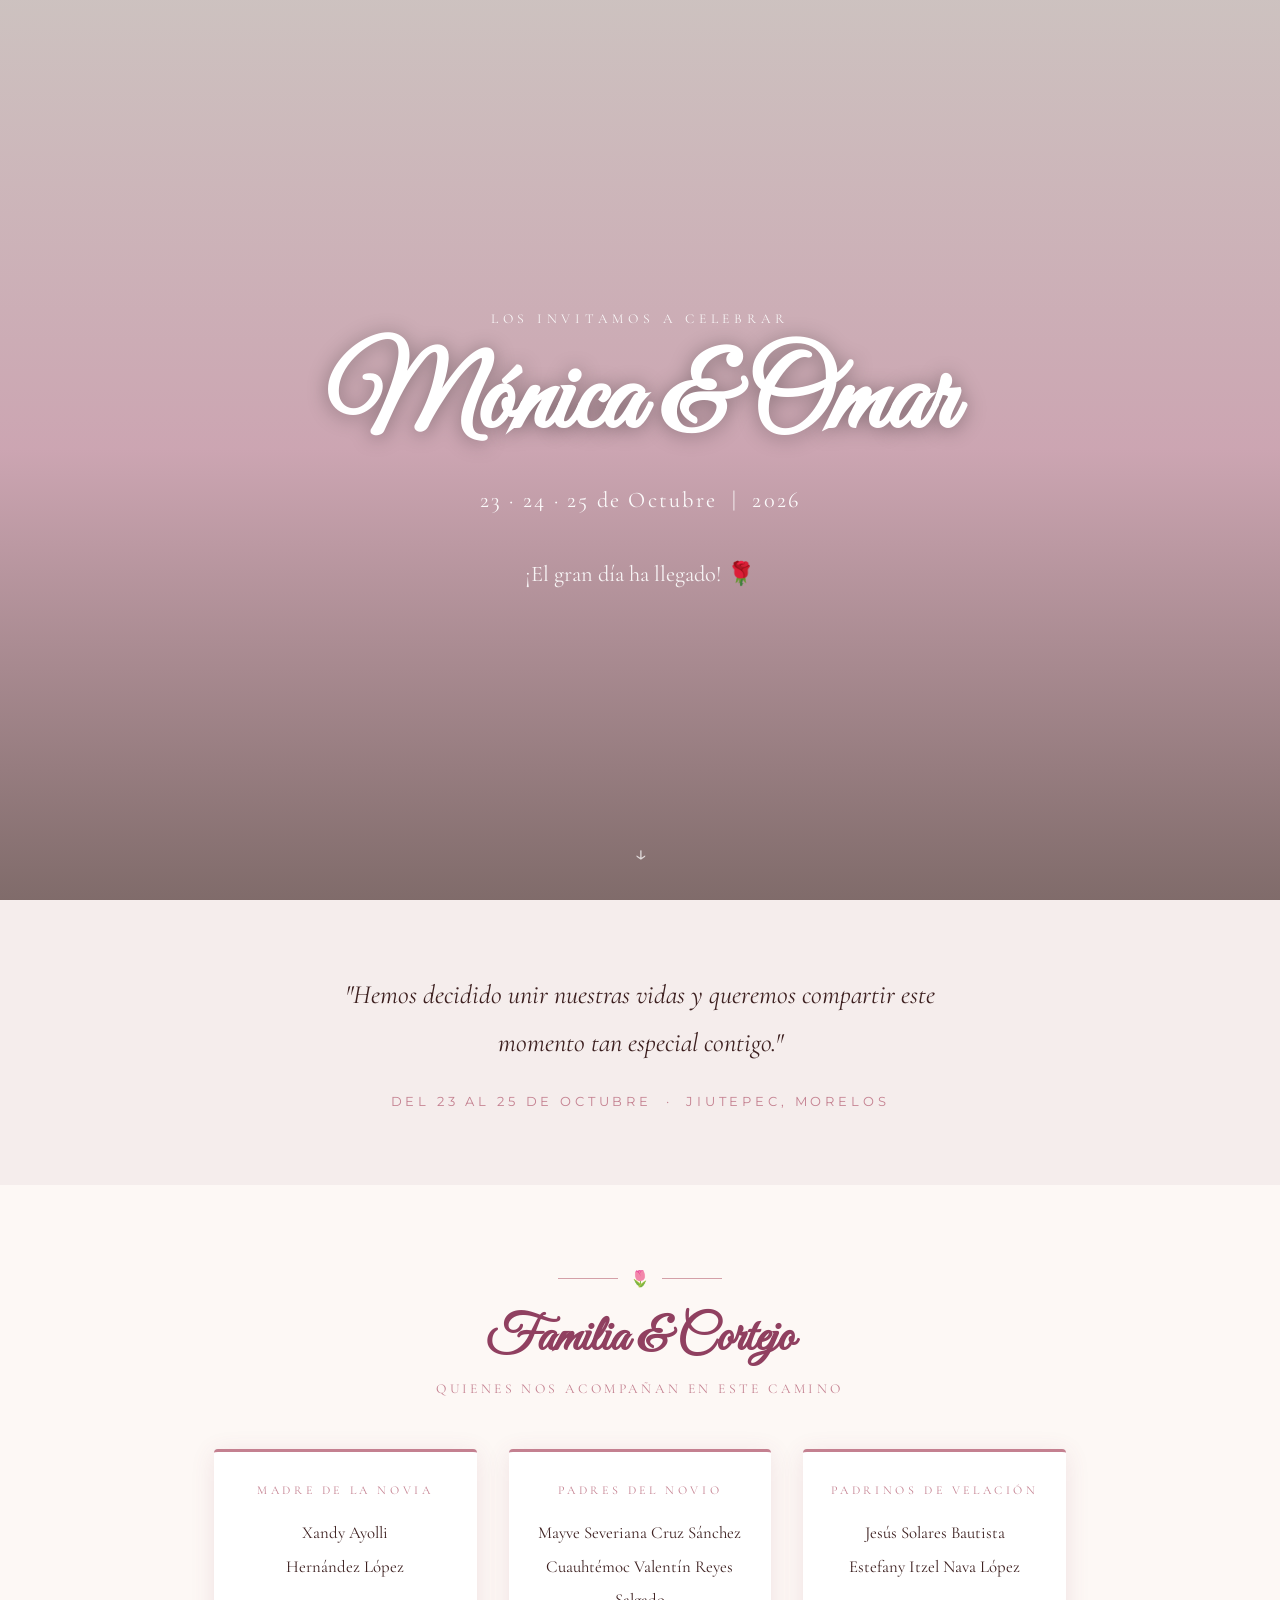
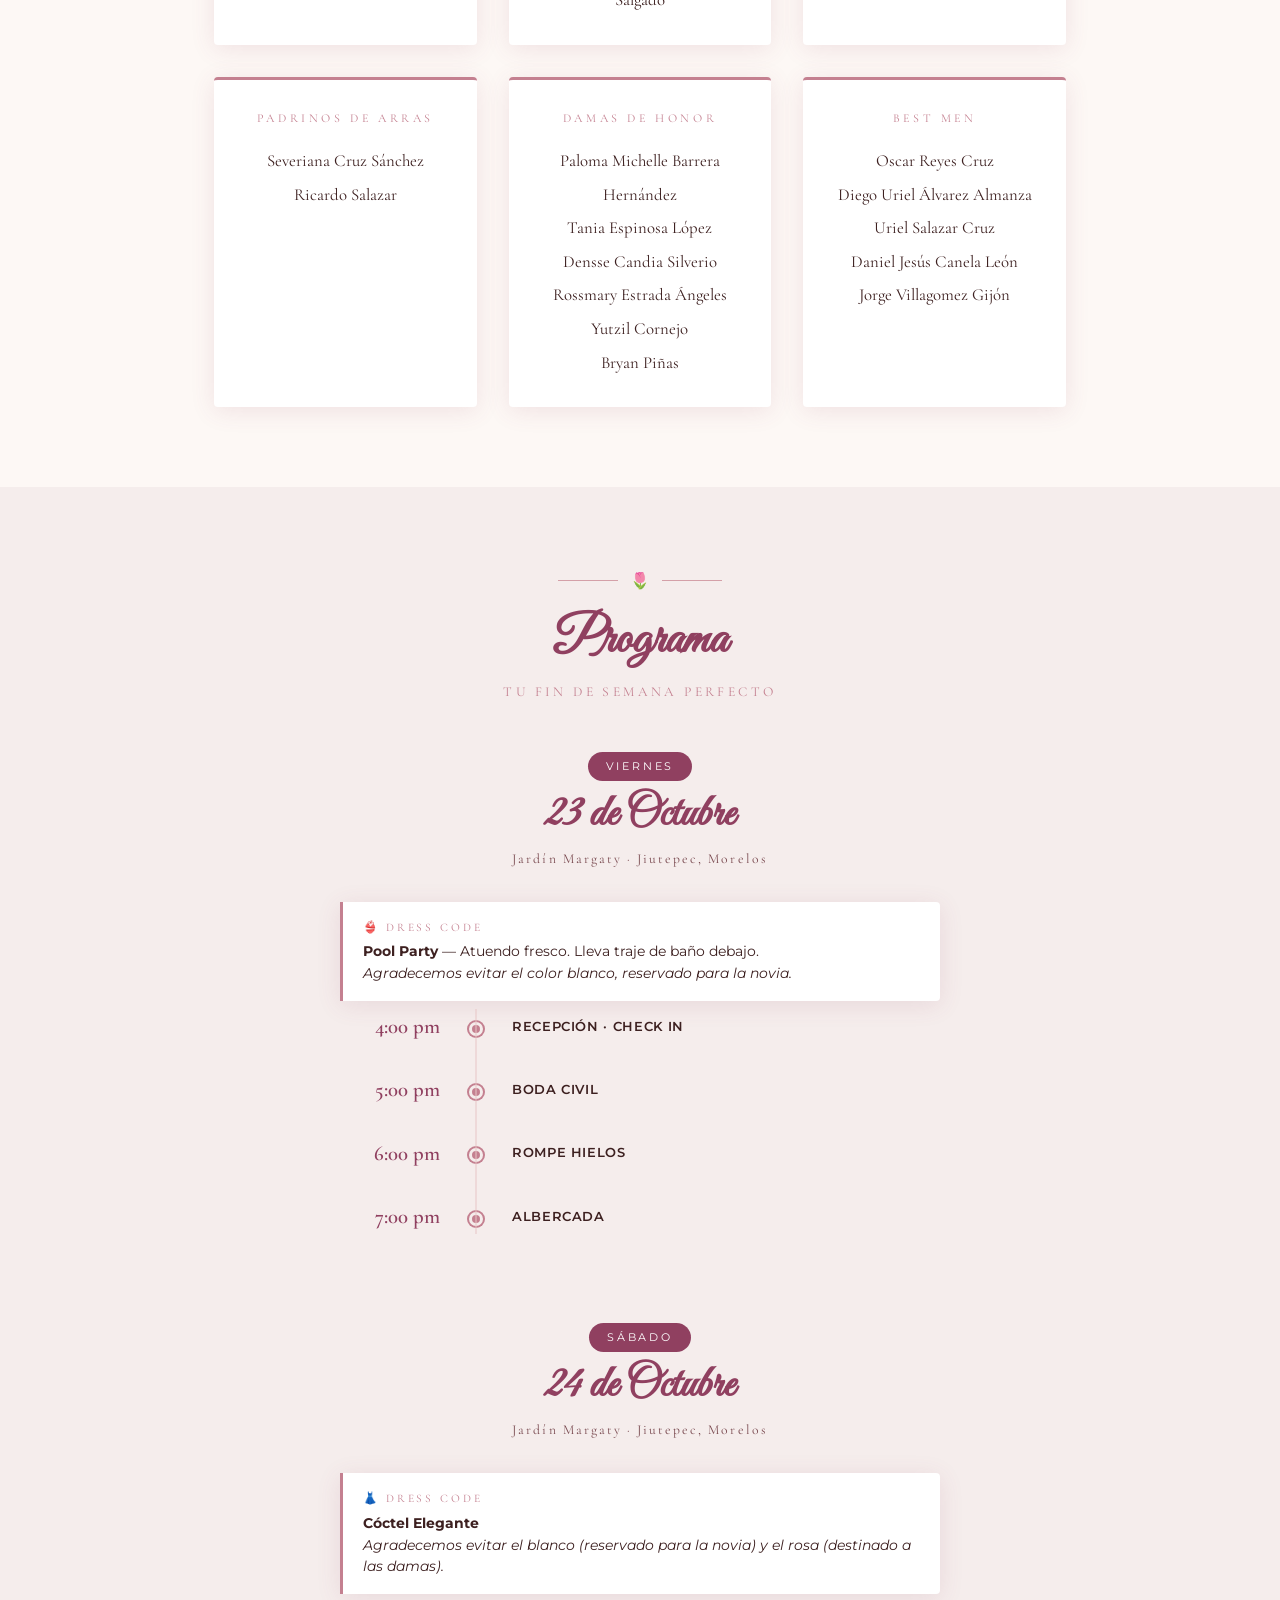
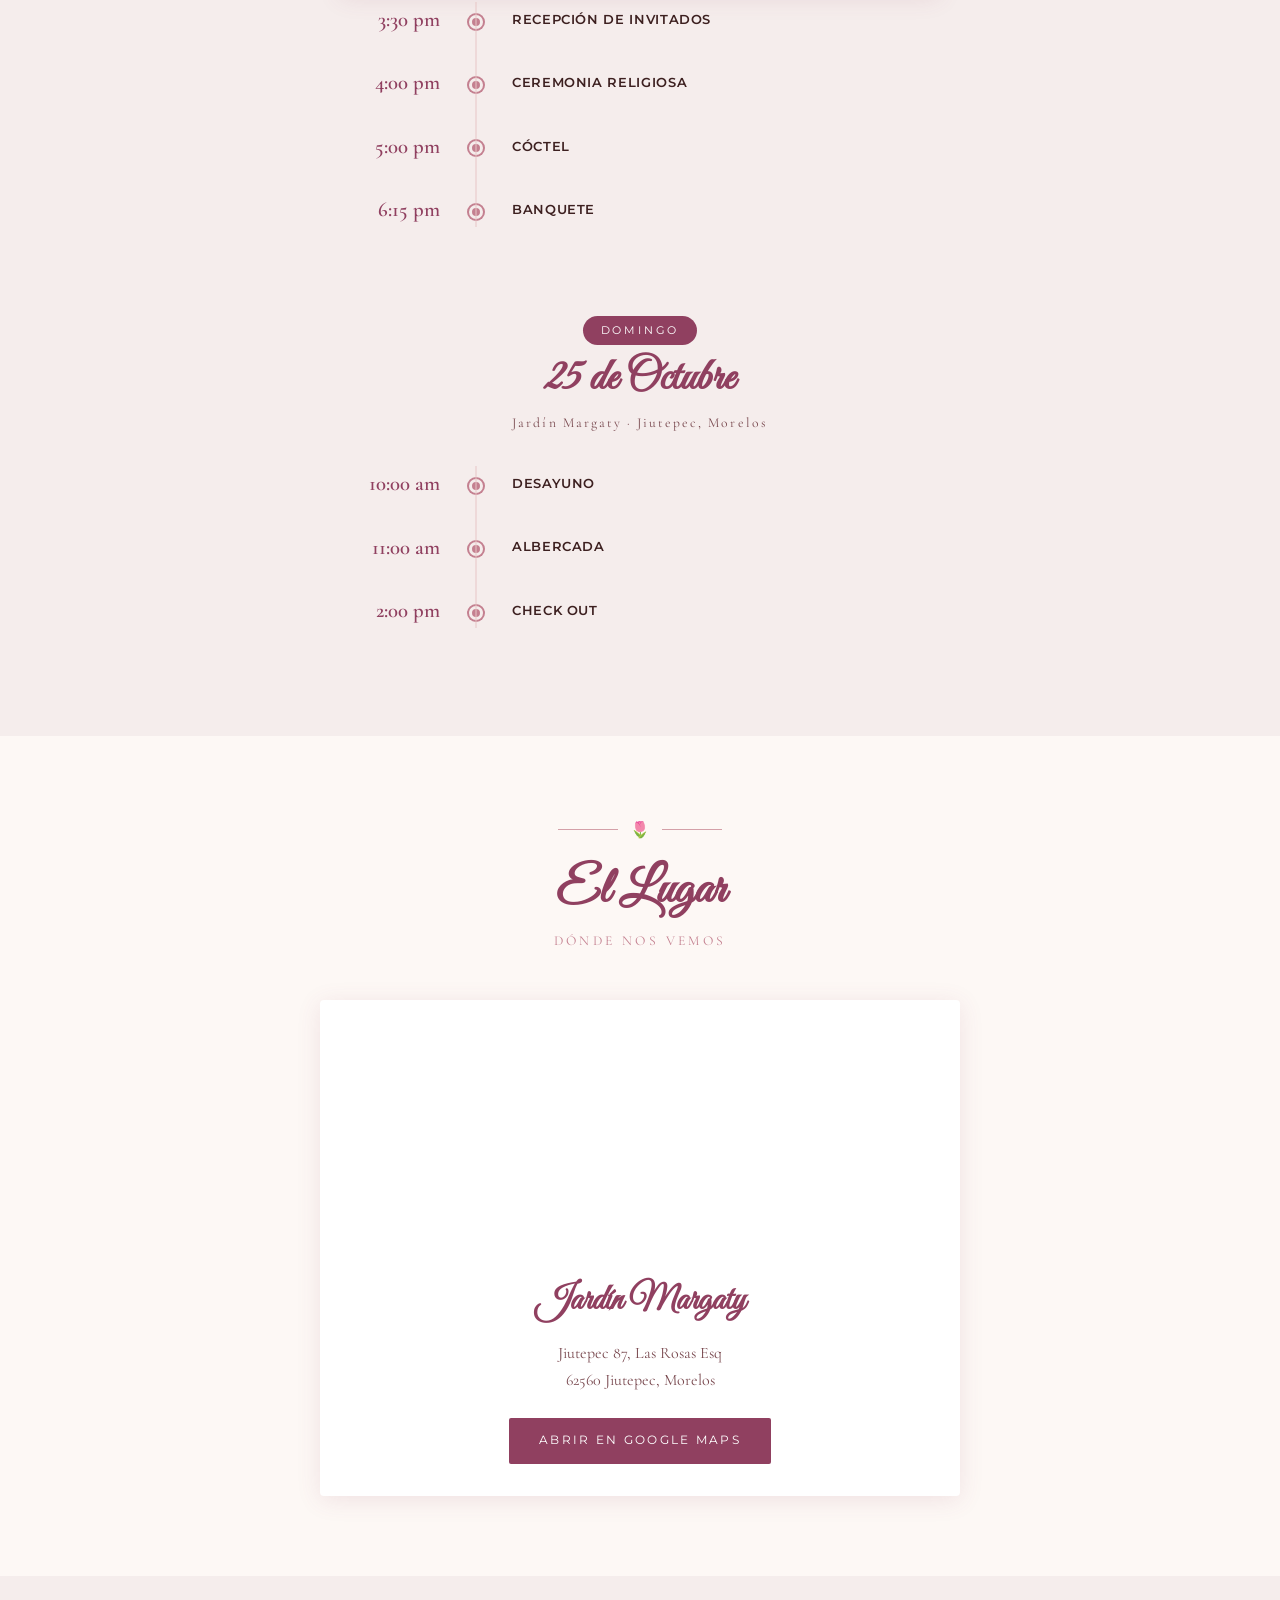
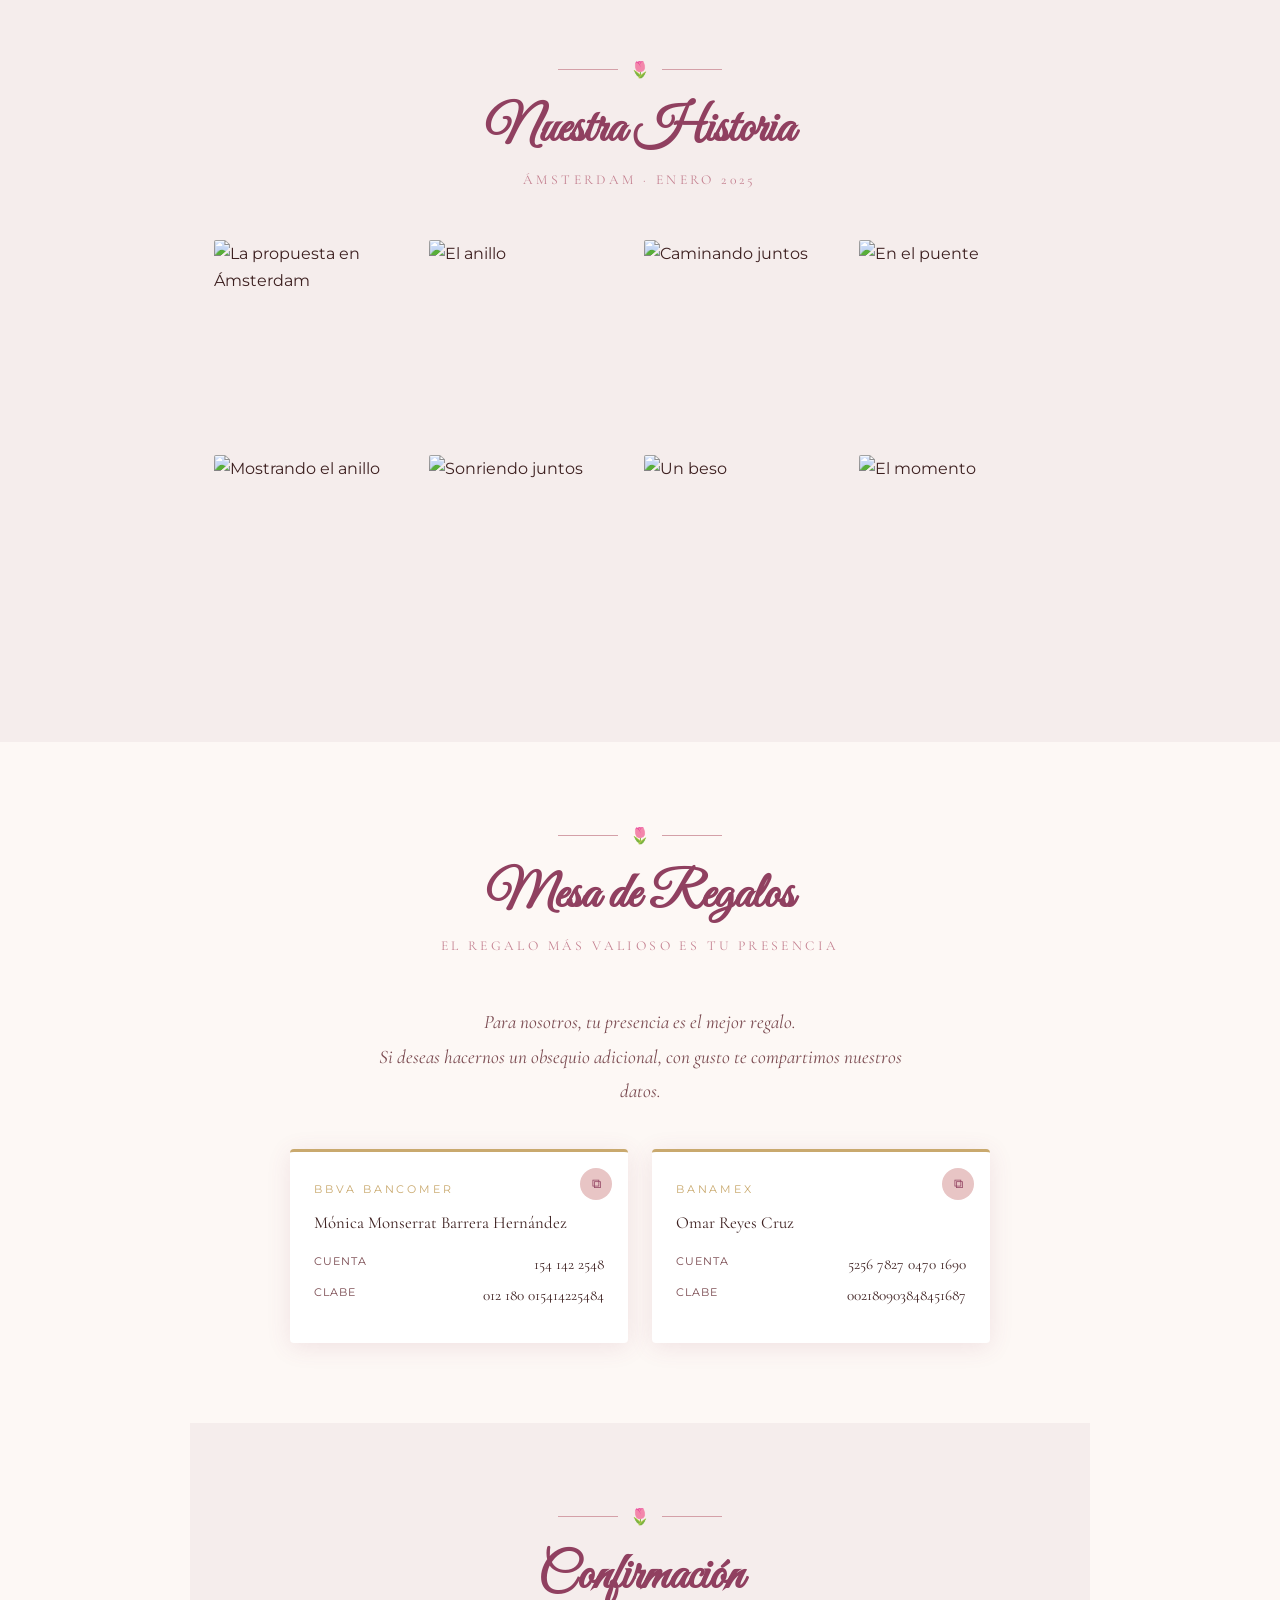
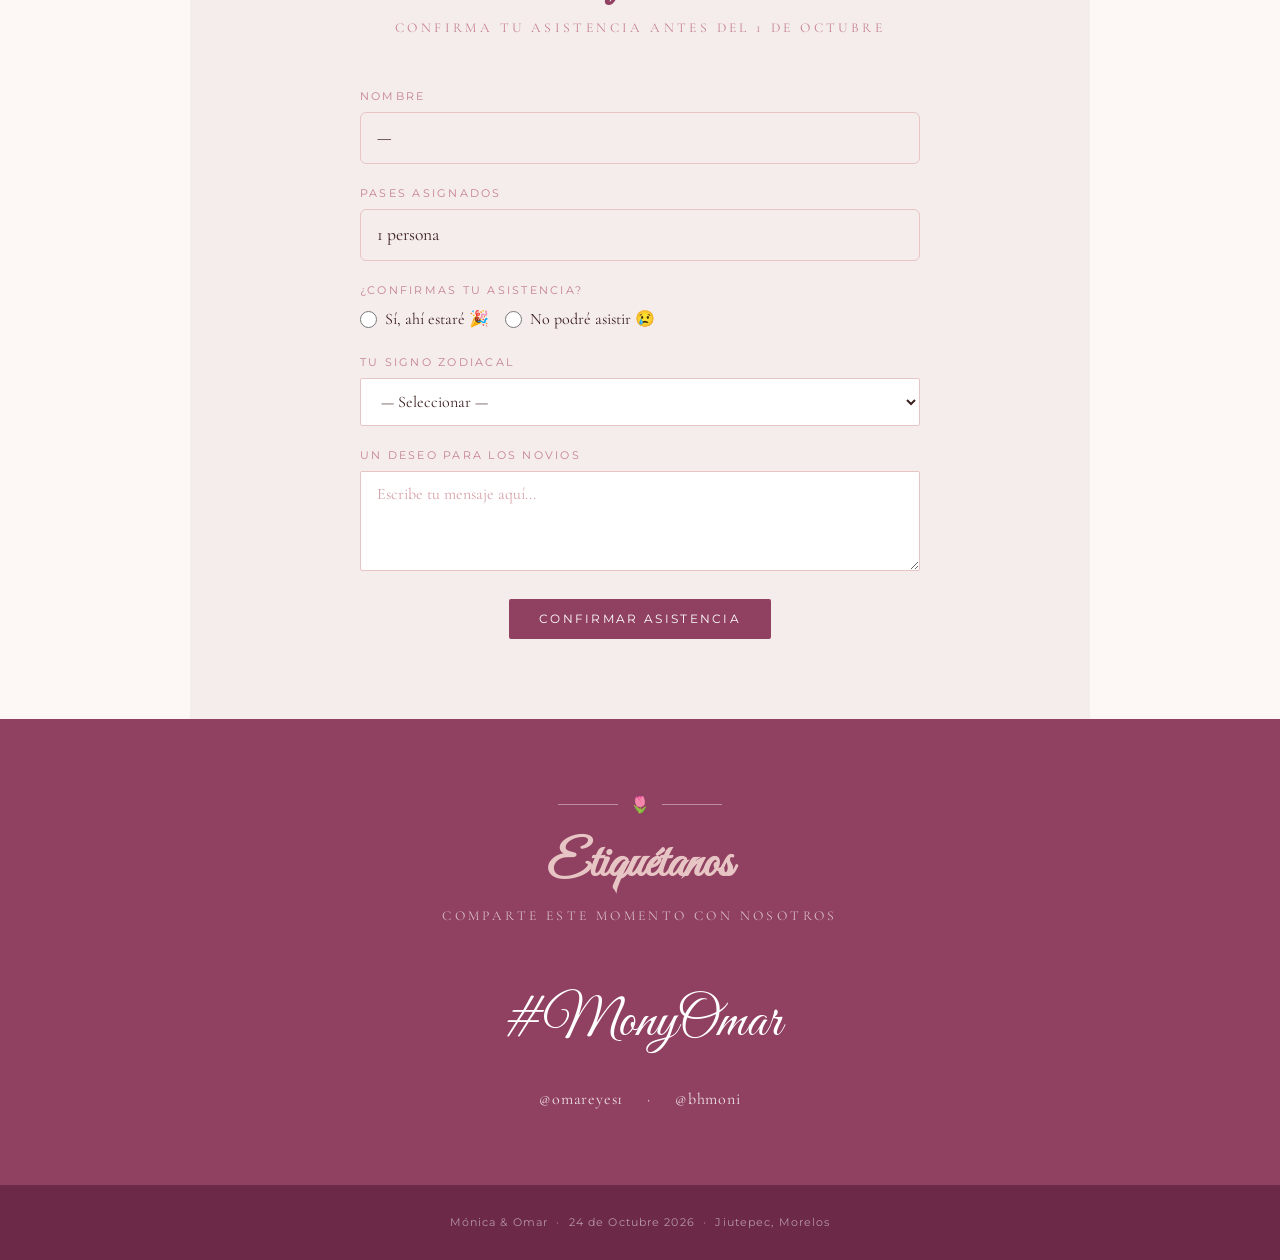
==== vip.html @ 807a4a77 "Mapa: dirección correcta Jiutepec 87, Las Rosas Esq, Jiutepec Co-Authored-By: Claude Sonnet 4.6 <nor" ====
<!DOCTYPE html>
<html lang="es">
<head>
  <meta charset="UTF-8" />
  <meta name="viewport" content="width=device-width, initial-scale=1.0" />
  <title>Mónica & Omar · 24 de Octubre 2026</title>
  <meta name="description" content="Estás invitado a la boda de Mónica y Omar · 23–25 de Octubre 2026 · Jardín Margaty, Jiutepec, Morelos" />

  <!-- Open Graph -->
  <meta property="og:title"       content="Mónica & Omar · 24 Oct 2026" />
  <meta property="og:description" content="Nos casamos y queremos compartir este momento contigo." />
  <meta property="og:image"       content="./assets/img/20250118-IMG_1184.jpg" />
  <meta property="og:type"        content="website" />

  <!-- Fonts -->
  <link rel="preconnect" href="https://fonts.googleapis.com" />
  <link rel="preconnect" href="https://fonts.gstatic.com" crossorigin />
  <link href="https://fonts.googleapis.com/css2?family=Cormorant+Garamond:ital,wght@0,400;0,600;1,400&family=Great+Vibes&family=Montserrat:wght@300;400;600&display=swap" rel="stylesheet" />

  <link rel="stylesheet" href="./assets/css/style.css" />
</head>
<body>

  <!-- ===================== HERO ===================== -->
  <section class="hero">
    <div class="hero__bg" aria-hidden="true"></div>
    <div class="hero__overlay" aria-hidden="true"></div>
    <div class="hero__content">
      <p class="hero__eyebrow">Los invitamos a celebrar</p>
      <h1 class="hero__names">Mónica &amp; Omar</h1>
      <p class="hero__date">23 · 24 · 25 de Octubre &nbsp;|&nbsp; 2026</p>

      <div class="countdown" id="countdown">
        <div class="countdown__unit">
          <span class="countdown__num" id="cd-days">--</span>
          <span class="countdown__label">Días</span>
        </div>
        <div class="countdown__unit">
          <span class="countdown__num" id="cd-hours">--</span>
          <span class="countdown__label">Horas</span>
        </div>
        <div class="countdown__unit">
          <span class="countdown__num" id="cd-mins">--</span>
          <span class="countdown__label">Minutos</span>
        </div>
        <div class="countdown__unit">
          <span class="countdown__num" id="cd-secs">--</span>
          <span class="countdown__label">Segundos</span>
        </div>
      </div>
    </div>
    <div class="hero__scroll" aria-hidden="true">↓</div>
  </section>

  <!-- ===================== MENSAJE ===================== -->
  <section class="opening fade-in">
    <p class="opening__quote">
      "Hemos decidido unir nuestras vidas y queremos compartir este momento tan especial contigo."
    </p>
    <p class="opening__date">Del 23 al 25 de Octubre &nbsp;·&nbsp; Jiutepec, Morelos</p>
  </section>

  <!-- ===================== SALUDO PERSONAL ===================== -->
  <section class="section saludo-personal fade-in" id="saludo-section" style="display:none">
    <div class="saludo-card">
      <p class="saludo-card__icon">🌷</p>
      <p class="saludo-card__texto" id="saludo-texto"></p>
      <p class="saludo-card__firma">— Mónica &amp; Omar</p>
    </div>
  </section>

  <!-- ===================== CORTEJO ===================== -->
  <section class="section">
    <div class="divider fade-in"><span class="divider-icon">🌷</span></div>
    <h2 class="section-title fade-in">Familia &amp; Cortejo</h2>
    <p class="section-subtitle fade-in">Quienes nos acompañan en este camino</p>

    <div class="cortejo__grid">

      <div class="cortejo__group fade-in">
        <p class="cortejo__group-title">Madre de la Novia</p>
        <p class="cortejo__name">Xandy Ayolli<br>Hernández López</p>
      </div>

      <div class="cortejo__group fade-in">
        <p class="cortejo__group-title">Padres del Novio</p>
        <p class="cortejo__name">
          Mayve Severiana Cruz Sánchez<br>
          Cuauhtémoc Valentín Reyes Salgado
        </p>
      </div>

      <div class="cortejo__group fade-in">
        <p class="cortejo__group-title">Padrinos de Velación</p>
        <p class="cortejo__name">
          Jesús Solares Bautista<br>
          Estefany Itzel Nava López
        </p>
      </div>

      <div class="cortejo__group fade-in">
        <p class="cortejo__group-title">Padrinos de Arras</p>
        <p class="cortejo__name">
          Severiana Cruz Sánchez<br>
          Ricardo Salazar
        </p>
      </div>

      <div class="cortejo__group fade-in">
        <p class="cortejo__group-title">Damas de Honor</p>
        <p class="cortejo__name">
          Paloma Michelle Barrera Hernández<br>
          Tania Espinosa López<br>
          Densse Candia Silverio<br>
          Rossmary Estrada Ángeles<br>
          Yutzil Cornejo<br>
          Bryan Piñas
        </p>
      </div>

      <div class="cortejo__group fade-in">
        <p class="cortejo__group-title">Best Men</p>
        <p class="cortejo__name">
          Oscar Reyes Cruz<br>
          Diego Uriel Álvarez Almanza<br>
          Uriel Salazar Cruz<br>
          Daniel Jesús Canela León<br>
          Jorge Villagomez Gijón
        </p>
      </div>

    </div>
  </section>

  <!-- ===================== PROGRAMA ===================== -->
  <section class="section section--full programa">
    <div style="max-width:900px;margin:0 auto;padding:0 24px">
      <div class="divider fade-in"><span class="divider-icon">🌷</span></div>
      <h2 class="section-title fade-in">Programa</h2>
      <p class="section-subtitle fade-in">Tu fin de semana perfecto</p>

      <div class="programa__days">

        <!-- VIERNES -->
        <div class="fade-in">
          <div class="dia-header">
            <span class="dia-header__tag">Viernes</span>
            <h3 class="dia-header__name">23 de Octubre</h3>
            <p class="dia-header__date">Jardín Margaty · Jiutepec, Morelos</p>
          </div>

          <div class="dia-dresscode fade-in">
            <p class="dia-dresscode__title">👙 Dress Code</p>
            <p class="dia-dresscode__text">
              <strong>Pool Party</strong> — Atuendo fresco. Lleva traje de baño debajo.<br>
              <em>Agradecemos evitar el color blanco, reservado para la novia.</em>
            </p>
          </div>

          <div class="timeline fade-in">
            <div class="timeline__item">
              <div class="timeline__time">4:00 pm</div>
              <div class="timeline__dot"></div>
              <div class="timeline__content">
                <p class="timeline__content-title">Recepción · Check In</p>
              </div>
            </div>
            <div class="timeline__item">
              <div class="timeline__time">5:00 pm</div>
              <div class="timeline__dot"></div>
              <div class="timeline__content">
                <p class="timeline__content-title">Boda Civil</p>
              </div>
            </div>
            <div class="timeline__item">
              <div class="timeline__time">6:00 pm</div>
              <div class="timeline__dot"></div>
              <div class="timeline__content">
                <p class="timeline__content-title">Rompe Hielos</p>
              </div>
            </div>
            <div class="timeline__item">
              <div class="timeline__time">7:00 pm</div>
              <div class="timeline__dot"></div>
              <div class="timeline__content">
                <p class="timeline__content-title">Albercada</p>
              </div>
            </div>
          </div>
        </div>

        <!-- SÁBADO -->
        <div class="fade-in">
          <div class="dia-header">
            <span class="dia-header__tag">Sábado</span>
            <h3 class="dia-header__name">24 de Octubre</h3>
            <p class="dia-header__date">Jardín Margaty · Jiutepec, Morelos</p>
          </div>

          <div class="dia-dresscode fade-in">
            <p class="dia-dresscode__title">👗 Dress Code</p>
            <p class="dia-dresscode__text">
              <strong>Cóctel Elegante</strong><br>
              <em>Agradecemos evitar el blanco (reservado para la novia) y el rosa (destinado a las damas).</em>
            </p>
          </div>

          <div class="timeline fade-in">
            <div class="timeline__item">
              <div class="timeline__time">3:30 pm</div>
              <div class="timeline__dot"></div>
              <div class="timeline__content">
                <p class="timeline__content-title">Recepción de Invitados</p>
              </div>
            </div>
            <div class="timeline__item">
              <div class="timeline__time">4:00 pm</div>
              <div class="timeline__dot"></div>
              <div class="timeline__content">
                <p class="timeline__content-title">Ceremonia Religiosa</p>
              </div>
            </div>
            <div class="timeline__item">
              <div class="timeline__time">5:00 pm</div>
              <div class="timeline__dot"></div>
              <div class="timeline__content">
                <p class="timeline__content-title">Cóctel</p>
              </div>
            </div>
            <div class="timeline__item">
              <div class="timeline__time">6:15 pm</div>
              <div class="timeline__dot"></div>
              <div class="timeline__content">
                <p class="timeline__content-title">Banquete</p>
              </div>
            </div>
          </div>
        </div>

        <!-- DOMINGO -->
        <div class="fade-in">
          <div class="dia-header">
            <span class="dia-header__tag">Domingo</span>
            <h3 class="dia-header__name">25 de Octubre</h3>
            <p class="dia-header__date">Jardín Margaty · Jiutepec, Morelos</p>
          </div>

          <div class="timeline fade-in">
            <div class="timeline__item">
              <div class="timeline__time">10:00 am</div>
              <div class="timeline__dot"></div>
              <div class="timeline__content">
                <p class="timeline__content-title">Desayuno</p>
              </div>
            </div>
            <div class="timeline__item">
              <div class="timeline__time">11:00 am</div>
              <div class="timeline__dot"></div>
              <div class="timeline__content">
                <p class="timeline__content-title">Albercada</p>
              </div>
            </div>
            <div class="timeline__item">
              <div class="timeline__time">2:00 pm</div>
              <div class="timeline__dot"></div>
              <div class="timeline__content">
                <p class="timeline__content-title">Check Out</p>
              </div>
            </div>
          </div>
        </div>

      </div><!-- /.programa__days -->
    </div>
  </section>

  <!-- ===================== LUGAR ===================== -->
  <section class="section lugar">
    <div class="divider fade-in"><span class="divider-icon">🌷</span></div>
    <h2 class="section-title fade-in">El Lugar</h2>
    <p class="section-subtitle fade-in">Dónde nos vemos</p>

    <div class="lugar__card fade-in">
      <iframe
        class="lugar__map"
        src="https://www.google.com/maps/embed?pb=!1m18!1m12!1m3!1d3773.5!2d-99.2026039!3d18.8896156!2m3!1f0!2f0!3f0!3m2!1i1024!2i768!4f13.1!3m3!1m2!1s0x85cddf001e820e43:0xcff3419df0b60495!2sJard%C3%ADn+Margaty!5e0!3m2!1ses!2smx!4v1"
        allowfullscreen=""
        loading="lazy"
        referrerpolicy="no-referrer-when-downgrade"
        title="Jardín Margaty"
      ></iframe>
      <div class="lugar__info">
        <h3 class="lugar__name">Jardín Margaty</h3>
        <p class="lugar__address">
          Jiutepec 87, Las Rosas Esq<br>
          62560 Jiutepec, Morelos
        </p>
        <a
          class="btn"
          href="https://maps.google.com/?q=Jiutepec+87,+Las+Rosas+Esq,+62560+Jiutepec,+Mor."
          target="_blank"
          rel="noopener"
        >
          Abrir en Google Maps
        </a>
      </div>
    </div>
  </section>

  <!-- ===================== GALERÍA ===================== -->
  <section class="galeria section--full fade-in">
    <div class="galeria__inner">
      <div class="divider"><span class="divider-icon">🌷</span></div>
      <h2 class="section-title">Nuestra Historia</h2>
      <p class="section-subtitle">Ámsterdam · Enero 2025</p>

      <div class="galeria__grid">
        <div class="foto"><img src="./assets/img/20250118-IMG_1188.jpg" alt="La propuesta en Ámsterdam" loading="lazy" /></div>
        <div class="foto"><img src="./assets/img/20250118-IMG_1177.jpg" alt="El anillo" loading="lazy" /></div>
        <div class="foto"><img src="./assets/img/20250118-IMG_1212.jpg" alt="Caminando juntos" loading="lazy" /></div>
        <div class="foto"><img src="./assets/img/20250118-IMG_1134.jpg" alt="En el puente" loading="lazy" /></div>
        <div class="foto"><img src="./assets/img/20250118-IMG_1184.jpg" alt="Mostrando el anillo" loading="lazy" /></div>
        <div class="foto"><img src="./assets/img/20250118-IMG_1129.jpg" alt="Sonriendo juntos" loading="lazy" /></div>
        <div class="foto"><img src="./assets/img/20250118-IMG_1143.jpg" alt="Un beso" loading="lazy" /></div>
        <div class="foto"><img src="./assets/img/20250118-IMG_1167.jpg" alt="El momento" loading="lazy" /></div>
      </div>
    </div>
  </section>

  <!-- ===================== REGALOS ===================== -->
  <section class="section regalos">
    <div class="divider fade-in"><span class="divider-icon">🌷</span></div>
    <h2 class="section-title fade-in">Mesa de Regalos</h2>
    <p class="section-subtitle fade-in">El regalo más valioso es tu presencia</p>

    <p class="regalos__msg fade-in">
      Para nosotros, tu presencia es el mejor regalo.<br>
      Si deseas hacernos un obsequio adicional, con gusto te compartimos nuestros datos.
    </p>

    <div class="regalos__cards">

      <div class="regalo-card fade-in">
        <button class="copy-btn" data-copy="154 142 2548" title="Copiar número de cuenta">⧉</button>
        <p class="regalo-card__bank">BBVA Bancomer</p>
        <p class="regalo-card__name">Mónica Monserrat Barrera Hernández</p>
        <div class="regalo-card__row">
          <span class="regalo-card__key">Cuenta</span>
          <span class="regalo-card__val">154 142 2548</span>
        </div>
        <div class="regalo-card__row">
          <span class="regalo-card__key">CLABE</span>
          <span class="regalo-card__val">012 180 015414225484</span>
        </div>
      </div>

      <div class="regalo-card fade-in">
        <button class="copy-btn" data-copy="5256 7827 0470 1690" title="Copiar número de cuenta">⧉</button>
        <p class="regalo-card__bank">Banamex</p>
        <p class="regalo-card__name">Omar Reyes Cruz</p>
        <div class="regalo-card__row">
          <span class="regalo-card__key">Cuenta</span>
          <span class="regalo-card__val">5256 7827 0470 1690</span>
        </div>
        <div class="regalo-card__row">
          <span class="regalo-card__key">CLABE</span>
          <span class="regalo-card__val">002180903848451687</span>
        </div>
      </div>

    </div>
  </section>

  <!-- ===================== RSVP ===================== -->
  <section class="section rsvp">
    <div class="divider fade-in"><span class="divider-icon">🌷</span></div>
    <h2 class="section-title fade-in">Confirmación</h2>
    <p class="section-subtitle fade-in">Confirma tu asistencia antes del 1 de Octubre</p>

    <form id="rsvp-form" class="rsvp__form fade-in" novalidate>
      <input type="hidden" name="version" value="VIP (3 días)" />

      <div class="form-group">
        <label class="form-label">Nombre</label>
        <p class="pases-badge" id="nombre-display"></p>
        <input type="hidden" id="nombre" name="nombre" />
      </div>

      <div class="form-group">
        <label class="form-label">Pases asignados</label>
        <p class="pases-badge" id="pases-display"></p>
        <input type="hidden" id="pases" name="pases" />
      </div>

      <div class="form-group" id="mesa-group" style="display:none">
        <label class="form-label">Mesa asignada</label>
        <p class="pases-badge" id="mesa-display"></p>
        <input type="hidden" id="mesa" name="mesa" />
      </div>

      <div class="form-group">
        <label class="form-label">¿Confirmas tu asistencia?</label>
        <div class="form-radio-group">
          <label class="radio-option">
            <input type="radio" name="asistencia" value="Sí" required /> Sí, ahí estaré 🎉
          </label>
          <label class="radio-option">
            <input type="radio" name="asistencia" value="No" /> No podré asistir 😢
          </label>
        </div>
      </div>

      <div id="companions-container"></div>

      <div class="form-group">
        <label class="form-label" for="mensaje">Un deseo para los novios</label>
        <textarea class="form-control" id="mensaje" name="mensaje" placeholder="Escribe tu mensaje aquí..."></textarea>
      </div>

      <div class="form-submit">
        <button type="submit" class="btn">Confirmar Asistencia</button>
      </div>

    </form>

    <div id="rsvp-success" class="rsvp-success">
      <div class="rsvp-success__icon">🌷</div>
      <h3 class="rsvp-success__title">¡Gracias!</h3>
      <p class="rsvp-success__text">Tu confirmación fue recibida. Nos vemos el 24 de octubre.</p>
    </div>

  </section>

  <!-- ===================== REDES ===================== -->
  <section class="redes fade-in">
    <div class="divider" style="--rosa-palo:rgba(255,255,255,0.4)">
      <span class="divider-icon" style="color:var(--blush)">🌷</span>
    </div>
    <h2 class="section-title" style="color:var(--blush)">Etiquétanos</h2>
    <p class="section-subtitle">Comparte este momento con nosotros</p>
    <p class="redes__hashtag">#MonyOmar</p>
    <div class="redes__handles">
      <span class="redes__handle">@omareyes1</span>
      <span class="redes__handle">·</span>
      <span class="redes__handle">@bhmoni</span>
    </div>
  </section>

  <!-- ===================== FOOTER ===================== -->
  <footer>
    <p>Mónica &amp; Omar &nbsp;·&nbsp; 24 de Octubre 2026 &nbsp;·&nbsp; Jiutepec, Morelos</p>
  </footer>

  <script src="./assets/js/main.js"></script>
</body>
</html>
---- assets/css/style.css ----
/* ============================================================
   VARIABLES
   ============================================================ */
:root {
  --blush:        #E8C5C5;
  --rosa-palo:    #D4A0A8;
  --rosa-canela:  #C48090;
  --rosa-medio:   #B06878;
  --borgona:      #904060;
  --borgona-dark: #6D2A48;
  --crema:        #FDF8F5;
  --crema-2:      #F5EDEC;
  --texto:        #3D2020;
  --texto-suave:  #7A4A50;
  --dorado:       #C9A96E;
  --blanco:       #FFFFFF;

  --font-script: 'Great Vibes', cursive;
  --font-serif:  'Cormorant Garamond', serif;
  --font-sans:   'Montserrat', sans-serif;

  --shadow:       0 4px 24px rgba(144, 64, 96, 0.12);
  --shadow-hover: 0 8px 36px rgba(144, 64, 96, 0.22);
  --transition:   all 0.35s ease;
}

/* ============================================================
   RESET & BASE
   ============================================================ */
*, *::before, *::after { box-sizing: border-box; margin: 0; padding: 0; }

html { scroll-behavior: smooth; font-size: 16px; }

body {
  font-family: var(--font-sans);
  background: var(--crema);
  color: var(--texto);
  overflow-x: hidden;
  line-height: 1.7;
}

img { display: block; max-width: 100%; }
a   { color: inherit; text-decoration: none; }

/* ============================================================
   UTILITIES
   ============================================================ */
.section {
  padding: 80px 24px;
  max-width: 900px;
  margin: 0 auto;
}

.section--full {
  max-width: 100%;
  padding-left: 0;
  padding-right: 0;
}

.section-title {
  font-family: var(--font-script);
  font-size: clamp(2.2rem, 6vw, 3.2rem);
  color: var(--borgona);
  text-align: center;
  margin-bottom: 8px;
  line-height: 1.2;
}

.section-subtitle {
  font-family: var(--font-serif);
  font-size: clamp(0.75rem, 2.2vw, 0.85rem);
  letter-spacing: 0.25em;
  text-transform: uppercase;
  color: var(--rosa-canela);
  text-align: center;
  margin-bottom: 48px;
}

.divider {
  display: flex;
  align-items: center;
  justify-content: center;
  gap: 12px;
  margin: 0 auto 16px;
  width: fit-content;
}
.divider::before,
.divider::after {
  content: '';
  display: block;
  width: 60px;
  height: 1px;
  background: var(--rosa-palo);
}
.divider-icon {
  color: var(--rosa-canela);
  font-size: 1rem;
}

/* fade-in on scroll */
.fade-in {
  opacity: 0;
  transform: translateY(28px);
  transition: opacity 0.7s ease, transform 0.7s ease;
}
.fade-in.visible {
  opacity: 1;
  transform: translateY(0);
}

/* ============================================================
   HERO
   ============================================================ */
.hero {
  position: relative;
  width: 100%;
  height: 100svh;
  min-height: 600px;
  overflow: hidden;
  display: flex;
  align-items: center;
  justify-content: center;
}

.hero__bg {
  position: absolute;
  inset: 0;
  background-image: url('../img/20250118-IMG_1188.jpg');
  background-size: cover;
  background-position: center 30%;
  transform: scale(1.05);
  transition: transform 8s ease;
}
.hero__bg.loaded { transform: scale(1); }

.hero__overlay {
  position: absolute;
  inset: 0;
  background: linear-gradient(
    to bottom,
    rgba(61, 32, 32, 0.25) 0%,
    rgba(144, 64, 96, 0.45) 50%,
    rgba(61, 32, 32, 0.65) 100%
  );
}

.hero__content {
  position: relative;
  z-index: 2;
  text-align: center;
  color: var(--blanco);
  padding: 24px;
}

.hero__eyebrow {
  font-family: var(--font-serif);
  font-size: clamp(0.7rem, 2vw, 0.85rem);
  letter-spacing: 0.35em;
  text-transform: uppercase;
  opacity: 0.9;
  margin-bottom: 12px;
}

.hero__names {
  font-family: var(--font-script);
  font-size: clamp(3.5rem, 12vw, 7rem);
  line-height: 1.1;
  text-shadow: 0 2px 20px rgba(0,0,0,0.35);
  margin-bottom: 16px;
}

.hero__date {
  font-family: var(--font-serif);
  font-size: clamp(1rem, 3vw, 1.4rem);
  letter-spacing: 0.1em;
  opacity: 0.95;
  margin-bottom: 36px;
}

/* countdown */
.countdown {
  display: flex;
  gap: clamp(10px, 3vw, 24px);
  justify-content: center;
  flex-wrap: wrap;
}

.countdown__unit {
  display: flex;
  flex-direction: column;
  align-items: center;
  background: rgba(255,255,255,0.15);
  backdrop-filter: blur(8px);
  border: 1px solid rgba(255,255,255,0.3);
  border-radius: 8px;
  padding: 14px 18px 10px;
  min-width: 70px;
}

.countdown__num {
  font-family: var(--font-serif);
  font-size: clamp(1.8rem, 5vw, 2.6rem);
  font-weight: 600;
  line-height: 1;
}

.countdown__label {
  font-size: 0.58rem;
  letter-spacing: 0.2em;
  text-transform: uppercase;
  margin-top: 4px;
  opacity: 0.85;
}

.hero__scroll {
  position: absolute;
  bottom: 28px;
  left: 50%;
  transform: translateX(-50%);
  z-index: 2;
  color: rgba(255,255,255,0.75);
  animation: bounce 2s infinite;
  font-size: 1.4rem;
}

@keyframes bounce {
  0%, 100% { transform: translateX(-50%) translateY(0); }
  50%       { transform: translateX(-50%) translateY(8px); }
}

/* ============================================================
   OPENING MESSAGE
   ============================================================ */
.opening {
  text-align: center;
  background: var(--crema-2);
  padding: 72px 24px;
}

.opening__quote {
  font-family: var(--font-serif);
  font-size: clamp(1.2rem, 3.5vw, 1.65rem);
  color: var(--texto);
  max-width: 680px;
  margin: 0 auto 24px;
  line-height: 1.8;
  font-style: italic;
}

.opening__date {
  font-family: var(--font-sans);
  font-size: 0.8rem;
  letter-spacing: 0.3em;
  text-transform: uppercase;
  color: var(--rosa-canela);
}

/* ============================================================
   CORTEJO
   ============================================================ */
.cortejo__grid {
  display: grid;
  grid-template-columns: repeat(auto-fit, minmax(240px, 1fr));
  gap: 32px;
  margin-top: 8px;
}

.cortejo__group {
  text-align: center;
  padding: 28px 20px;
  background: var(--blanco);
  border-radius: 4px;
  box-shadow: var(--shadow);
  border-top: 3px solid var(--rosa-canela);
}

.cortejo__group-title {
  font-family: var(--font-serif);
  font-size: 0.75rem;
  letter-spacing: 0.3em;
  text-transform: uppercase;
  color: var(--rosa-canela);
  margin-bottom: 16px;
}

.cortejo__name {
  font-family: var(--font-serif);
  font-size: 1.05rem;
  color: var(--texto);
  line-height: 2;
}

/* ============================================================
   PROGRAMA / TIMELINE
   ============================================================ */
.programa {
  background: var(--crema-2);
}

.programa__days {
  display: flex;
  flex-direction: column;
  gap: 60px;
}

.dia-header {
  text-align: center;
  margin-bottom: 32px;
}

.dia-header__tag {
  display: inline-block;
  background: var(--borgona);
  color: var(--blanco);
  font-family: var(--font-sans);
  font-size: 0.7rem;
  letter-spacing: 0.25em;
  text-transform: uppercase;
  padding: 5px 18px;
  border-radius: 20px;
  margin-bottom: 8px;
}

.dia-header__name {
  font-family: var(--font-script);
  font-size: clamp(2rem, 6vw, 2.8rem);
  color: var(--borgona);
  line-height: 1.2;
}

.dia-header__date {
  font-family: var(--font-serif);
  font-size: 0.85rem;
  letter-spacing: 0.15em;
  color: var(--texto-suave);
  margin-top: 4px;
}

/* timeline */
.timeline {
  position: relative;
  max-width: 600px;
  margin: 0 auto;
}

.timeline::before {
  content: '';
  position: absolute;
  left: calc(100px + 16px + 20px);
  top: 0; bottom: 0;
  width: 1px;
  background: var(--blush);
  transform: translateX(-50%);
}

.timeline__item {
  display: grid;
  grid-template-columns: 100px 40px 1fr;
  gap: 16px;
  align-items: center;
  margin-bottom: 28px;
}

.timeline__item .timeline__time    { grid-column: 1; text-align: right; }
.timeline__item .timeline__dot     { grid-column: 2; }
.timeline__item .timeline__content { grid-column: 3; text-align: left; }

.timeline__dot {
  width: 14px;
  height: 14px;
  background: var(--rosa-canela);
  border-radius: 50%;
  border: 3px solid var(--crema-2);
  box-shadow: 0 0 0 2px var(--rosa-canela);
  margin: 4px auto 0;
  flex-shrink: 0;
}

.timeline__time {
  font-family: var(--font-serif);
  font-size: 1.3rem;
  color: var(--borgona);
  font-weight: 600;
}

.timeline__content-title {
  font-family: var(--font-sans);
  font-size: 0.8rem;
  font-weight: 600;
  letter-spacing: 0.05em;
  text-transform: uppercase;
  color: var(--texto);
}

/* dress code badge */
.dia-dresscode {
  max-width: 600px;
  margin: 0 auto 8px;
  background: var(--blanco);
  border-left: 3px solid var(--rosa-canela);
  padding: 16px 20px;
  border-radius: 0 4px 4px 0;
  box-shadow: var(--shadow);
}

.dia-dresscode__title {
  font-family: var(--font-serif);
  font-size: 0.72rem;
  letter-spacing: 0.25em;
  text-transform: uppercase;
  color: var(--rosa-canela);
  margin-bottom: 4px;
}

.dia-dresscode__text {
  font-size: 0.85rem;
  color: var(--texto);
  line-height: 1.6;
}

/* ============================================================
   LUGAR
   ============================================================ */
.lugar {
  text-align: center;
}

.lugar__card {
  background: var(--blanco);
  box-shadow: var(--shadow);
  border-radius: 4px;
  overflow: hidden;
  max-width: 640px;
  margin: 0 auto;
}

.lugar__map {
  width: 100%;
  height: 240px;
  border: 0;
  display: block;
}

.lugar__info {
  padding: 32px 28px;
}

.lugar__name {
  font-family: var(--font-script);
  font-size: 2.2rem;
  color: var(--borgona);
  margin-bottom: 8px;
}

.lugar__address {
  font-family: var(--font-serif);
  font-size: 1rem;
  color: var(--texto-suave);
  line-height: 1.7;
  margin-bottom: 24px;
}

.btn {
  display: inline-block;
  background: var(--borgona);
  color: var(--blanco);
  font-family: var(--font-sans);
  font-size: 0.72rem;
  letter-spacing: 0.2em;
  text-transform: uppercase;
  padding: 13px 30px;
  border-radius: 2px;
  border: none;
  cursor: pointer;
  transition: var(--transition);
}
.btn:hover {
  background: var(--borgona-dark);
  box-shadow: var(--shadow-hover);
  transform: translateY(-1px);
}
.btn--outline {
  background: transparent;
  border: 1.5px solid var(--borgona);
  color: var(--borgona);
}
.btn--outline:hover {
  background: var(--borgona);
  color: var(--blanco);
}

/* ============================================================
   GALERÍA
   ============================================================ */
.galeria {
  background: var(--crema-2);
  padding: 80px 0;
}

.galeria__inner {
  max-width: 900px;
  margin: 0 auto;
  padding: 0 24px;
}

.galeria__grid {
  display: grid;
  grid-template-columns: repeat(4, 1fr);
  gap: 8px;
}

.galeria__grid .foto {
  aspect-ratio: 1;
  overflow: hidden;
  border-radius: 2px;
}

.galeria__grid .foto img {
  width: 100%;
  height: 100%;
  object-fit: cover;
  transition: transform 0.5s ease;
}
.galeria__grid .foto:hover img { transform: scale(1.04); }

/* ============================================================
   REGALOS
   ============================================================ */
.regalos {
  text-align: center;
}

.regalos__msg {
  font-family: var(--font-serif);
  font-size: clamp(1rem, 2.5vw, 1.2rem);
  color: var(--texto-suave);
  max-width: 560px;
  margin: 0 auto 40px;
  line-height: 1.8;
  font-style: italic;
}

.regalos__cards {
  display: grid;
  grid-template-columns: repeat(auto-fit, minmax(260px, 1fr));
  gap: 24px;
  max-width: 700px;
  margin: 0 auto;
}

.regalo-card {
  background: var(--blanco);
  box-shadow: var(--shadow);
  border-radius: 4px;
  padding: 28px 24px;
  text-align: left;
  border-top: 3px solid var(--dorado);
  position: relative;
}

.regalo-card__bank {
  font-family: var(--font-sans);
  font-size: 0.7rem;
  letter-spacing: 0.25em;
  text-transform: uppercase;
  color: var(--dorado);
  margin-bottom: 10px;
}

.regalo-card__name {
  font-family: var(--font-serif);
  font-size: 1.05rem;
  color: var(--texto);
  margin-bottom: 14px;
}

.regalo-card__row {
  display: flex;
  justify-content: space-between;
  align-items: flex-start;
  gap: 8px;
  margin-bottom: 6px;
}

.regalo-card__key {
  font-size: 0.68rem;
  letter-spacing: 0.1em;
  text-transform: uppercase;
  color: var(--texto-suave);
  flex-shrink: 0;
}

.regalo-card__val {
  font-family: var(--font-serif);
  font-size: 0.95rem;
  color: var(--texto);
  text-align: right;
  word-break: break-all;
}

.copy-btn {
  position: absolute;
  top: 16px;
  right: 16px;
  background: var(--blush);
  border: none;
  border-radius: 50%;
  width: 32px;
  height: 32px;
  cursor: pointer;
  display: flex;
  align-items: center;
  justify-content: center;
  font-size: 0.8rem;
  color: var(--borgona);
  transition: var(--transition);
}
.copy-btn:hover { background: var(--rosa-palo); color: var(--blanco); }
.copy-btn.copied { background: var(--borgona); color: var(--blanco); }

/* ============================================================
   RSVP
   ============================================================ */
.rsvp {
  background: var(--crema-2);
}

.rsvp__form {
  max-width: 560px;
  margin: 0 auto;
  display: flex;
  flex-direction: column;
  gap: 20px;
}

.form-group {
  display: flex;
  flex-direction: column;
  gap: 6px;
}

.form-label {
  font-family: var(--font-sans);
  font-size: 0.7rem;
  letter-spacing: 0.2em;
  text-transform: uppercase;
  color: var(--rosa-canela);
}

.pases-badge {
  font-family: var(--font-serif);
  font-size: 1.1rem;
  color: var(--borgonha);
  background: var(--crema-2);
  border: 1.5px solid var(--blush);
  border-radius: 6px;
  padding: 10px 16px;
  margin: 0;
}

.saludo-personal { padding: 0 24px 40px; }

.saludo-card {
  max-width: 560px;
  margin: 0 auto;
  background: var(--crema-2);
  border: 1.5px solid var(--blush);
  border-radius: 12px;
  padding: 32px 28px;
  text-align: center;
}

.saludo-card__icon { font-size: 2rem; margin: 0 0 12px; }

.saludo-card__texto {
  font-family: var(--font-serif);
  font-size: 1.15rem;
  color: var(--borgonha);
  font-style: italic;
  line-height: 1.6;
  margin: 0 0 16px;
}

.saludo-card__firma {
  font-family: var(--font-sans);
  font-size: 0.75rem;
  letter-spacing: 0.15em;
  color: var(--rosa-canela);
  margin: 0;
}

.form-control {
  background: var(--blanco);
  border: 1.5px solid var(--blush);
  border-radius: 2px;
  padding: 12px 16px;
  font-family: var(--font-serif);
  font-size: 1rem;
  color: var(--texto);
  transition: var(--transition);
  width: 100%;
  outline: none;
}
.form-control:focus {
  border-color: var(--rosa-canela);
  box-shadow: 0 0 0 3px rgba(196, 128, 144, 0.15);
}
.form-control::placeholder { color: var(--rosa-palo); }

.form-radio-group {
  display: flex;
  gap: 16px;
  flex-wrap: wrap;
}

.radio-option {
  display: flex;
  align-items: center;
  gap: 8px;
  cursor: pointer;
  font-family: var(--font-serif);
  font-size: 1rem;
  color: var(--texto);
}

.radio-option input[type="radio"] {
  accent-color: var(--borgona);
  width: 17px;
  height: 17px;
  cursor: pointer;
}

select.form-control { cursor: pointer; }

textarea.form-control {
  resize: vertical;
  min-height: 100px;
}

.form-submit {
  text-align: center;
  margin-top: 8px;
}

.rsvp-success {
  display: none;
  text-align: center;
  padding: 36px;
  background: var(--blanco);
  border-radius: 4px;
  box-shadow: var(--shadow);
  max-width: 560px;
  margin: 0 auto;
}

.rsvp-success__icon { font-size: 2.5rem; margin-bottom: 12px; }
.rsvp-success__title {
  font-family: var(--font-script);
  font-size: 2rem;
  color: var(--borgona);
  margin-bottom: 8px;
}
.rsvp-success__text {
  font-family: var(--font-serif);
  font-size: 1rem;
  color: var(--texto-suave);
}

/* ============================================================
   REDES SOCIALES
   ============================================================ */
.redes {
  text-align: center;
  background: var(--borgona);
  color: var(--blanco);
  padding: 72px 24px;
}

.redes .section-title { color: var(--blush); }
.redes .section-subtitle { color: rgba(255,255,255,0.65); }

.redes__hashtag {
  font-family: var(--font-script);
  font-size: clamp(2rem, 8vw, 3.5rem);
  color: var(--blanco);
  margin-bottom: 16px;
}

.redes__handles {
  display: flex;
  gap: 24px;
  justify-content: center;
  flex-wrap: wrap;
  margin-top: 12px;
}

.redes__handle {
  font-family: var(--font-serif);
  font-size: 1rem;
  color: rgba(255,255,255,0.85);
  letter-spacing: 0.05em;
}

/* ============================================================
   FOOTER
   ============================================================ */
footer {
  background: var(--borgona-dark);
  color: rgba(255,255,255,0.5);
  text-align: center;
  padding: 28px 24px;
  font-family: var(--font-sans);
  font-size: 0.7rem;
  letter-spacing: 0.1em;
}

/* ============================================================
   MOBILE
   ============================================================ */
@media (max-width: 600px) {
  .timeline::before { left: calc(70px + 12px + 16px); }

  .timeline__item {
    grid-template-columns: 70px 32px 1fr;
    gap: 8px 12px;
    align-items: center;
  }

  .timeline__item .timeline__dot     { grid-column: 2; }
  .timeline__item .timeline__time    { grid-column: 1; text-align: right; }
  .timeline__item .timeline__content { grid-column: 3; text-align: left; }

  .galeria__grid { grid-template-columns: repeat(2, 1fr); }
}
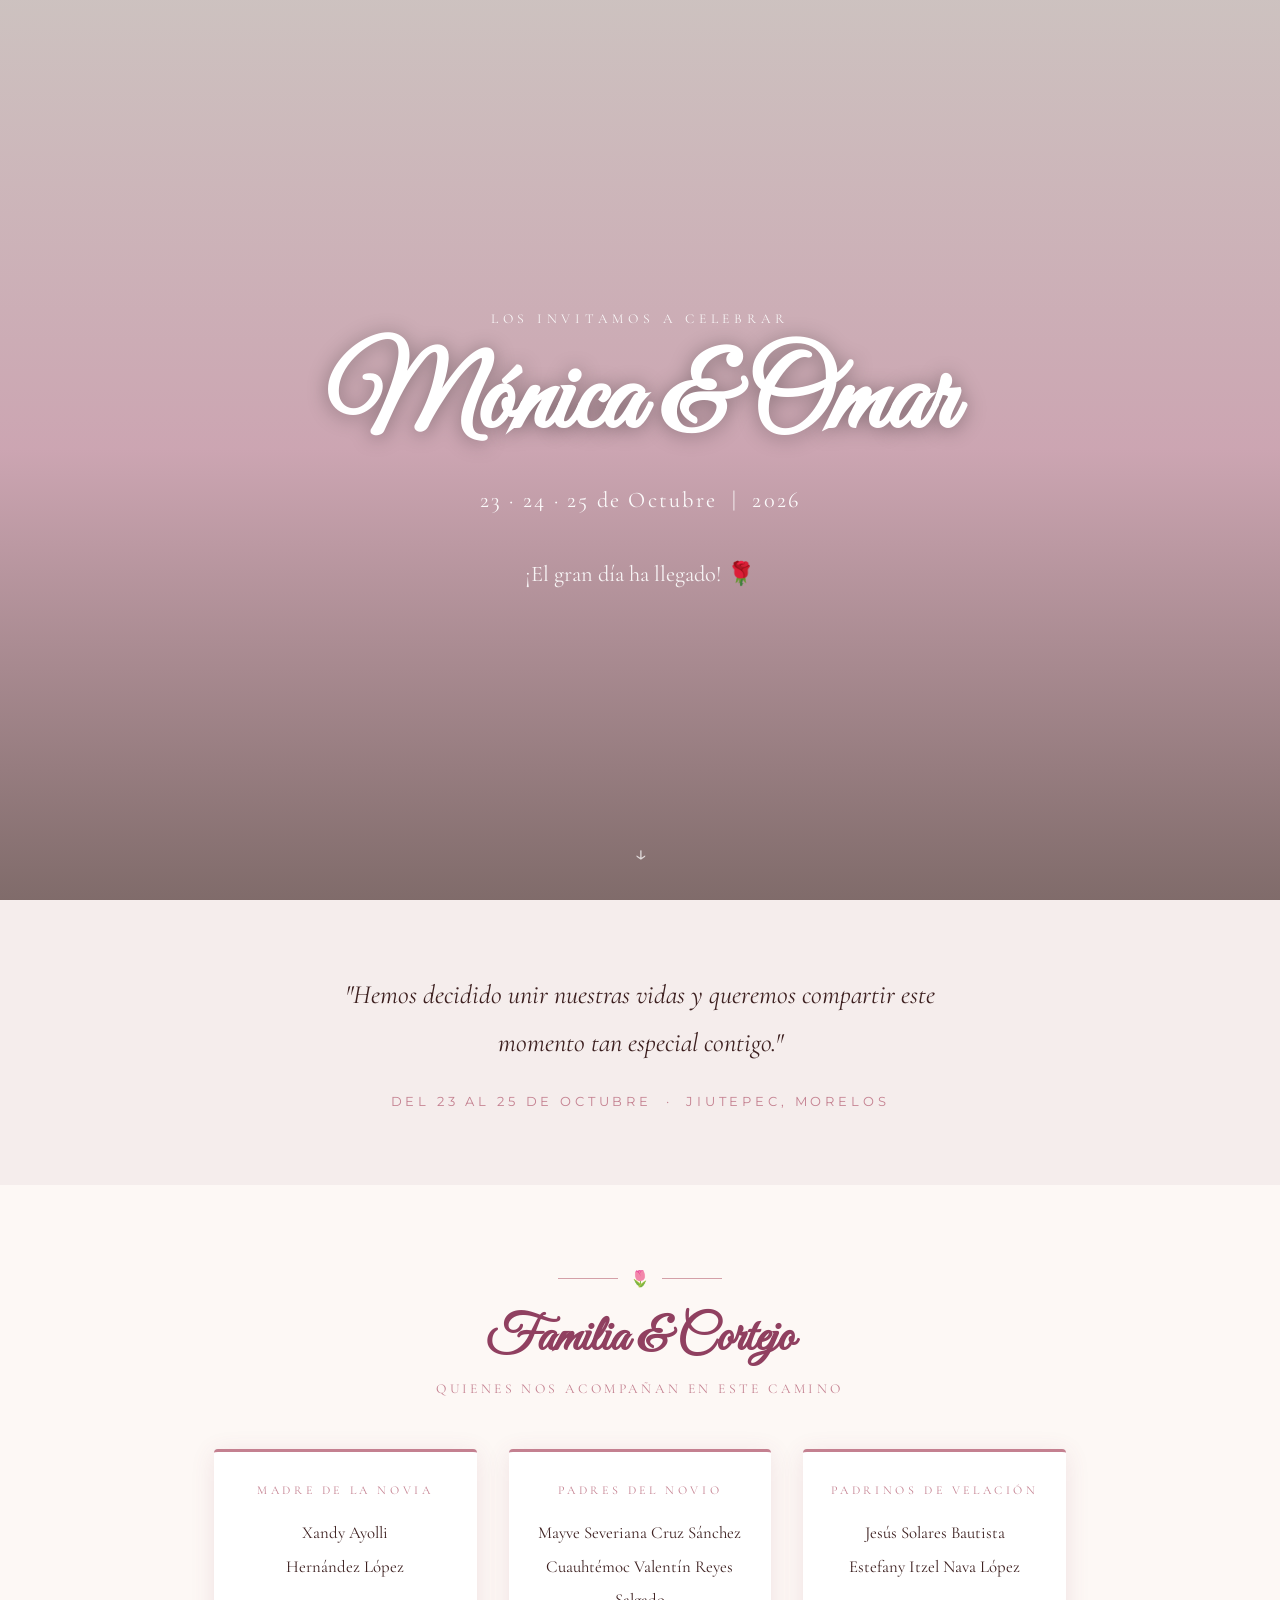
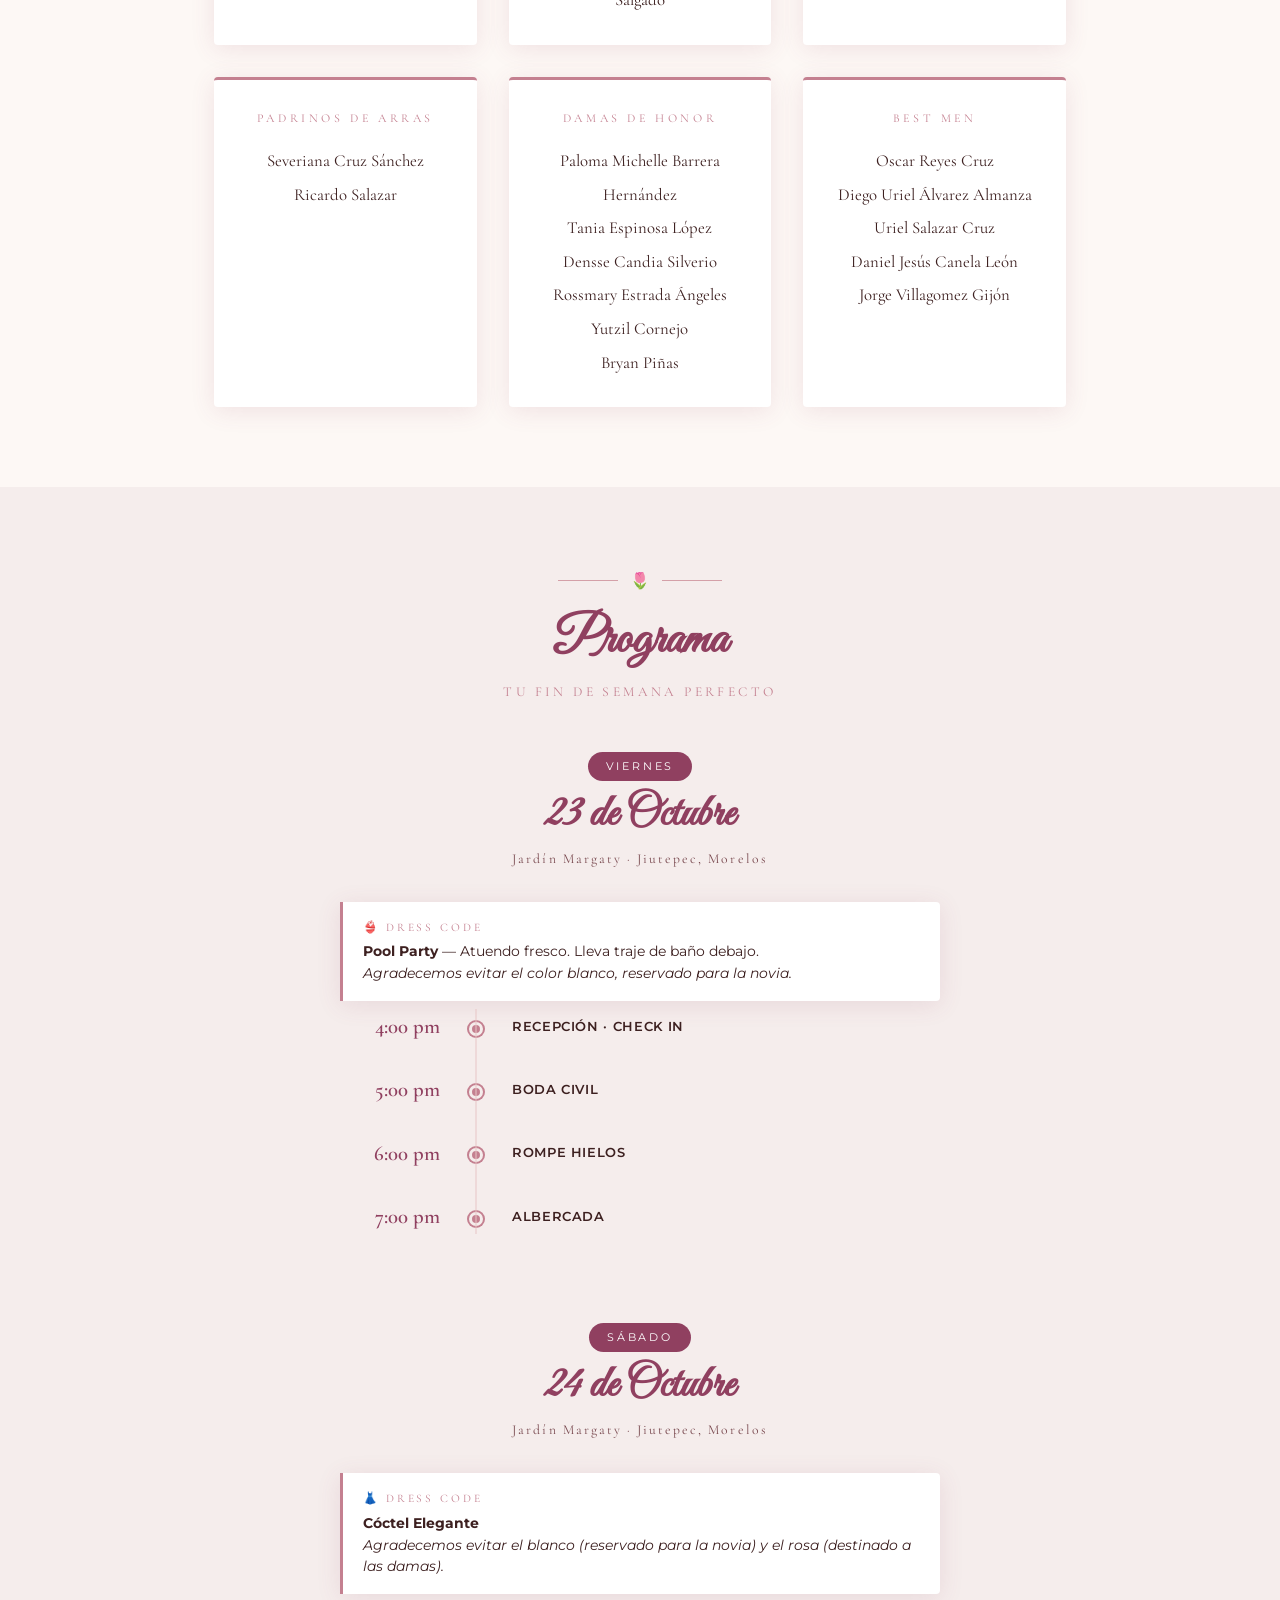
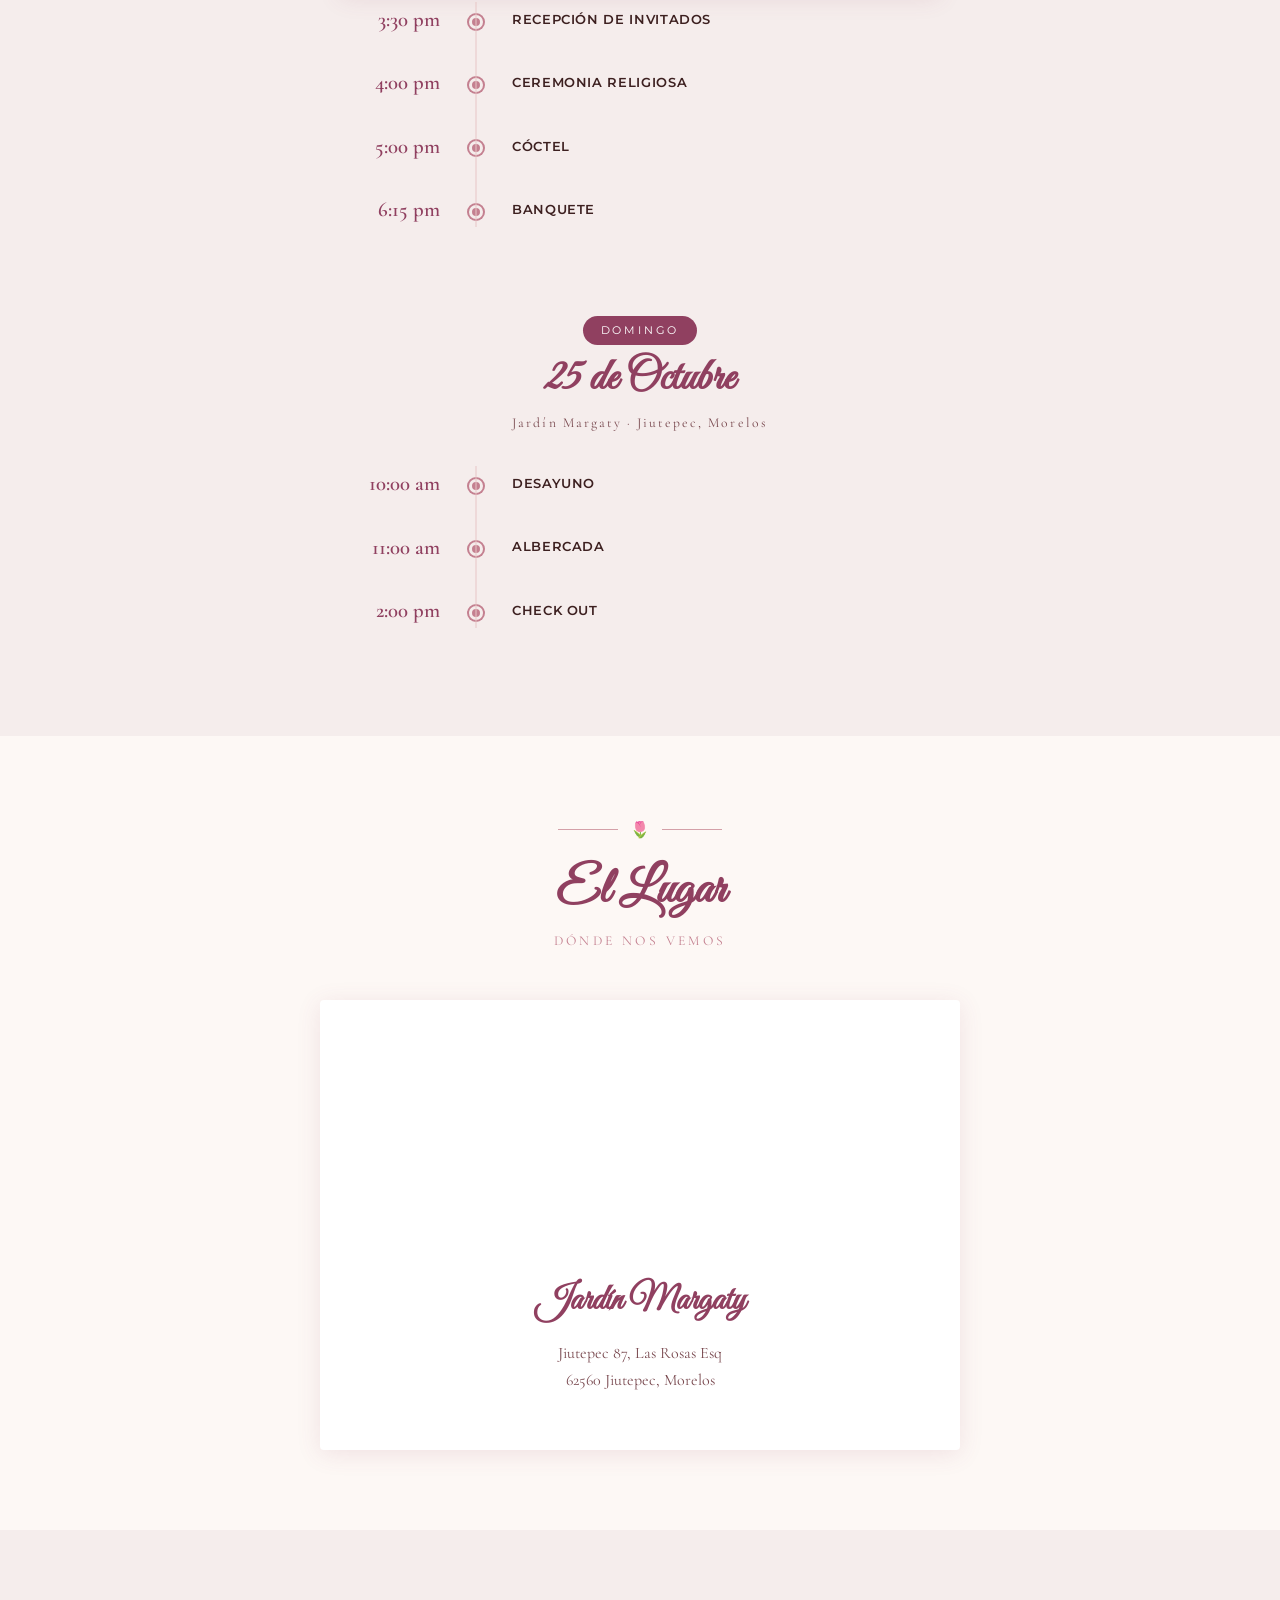
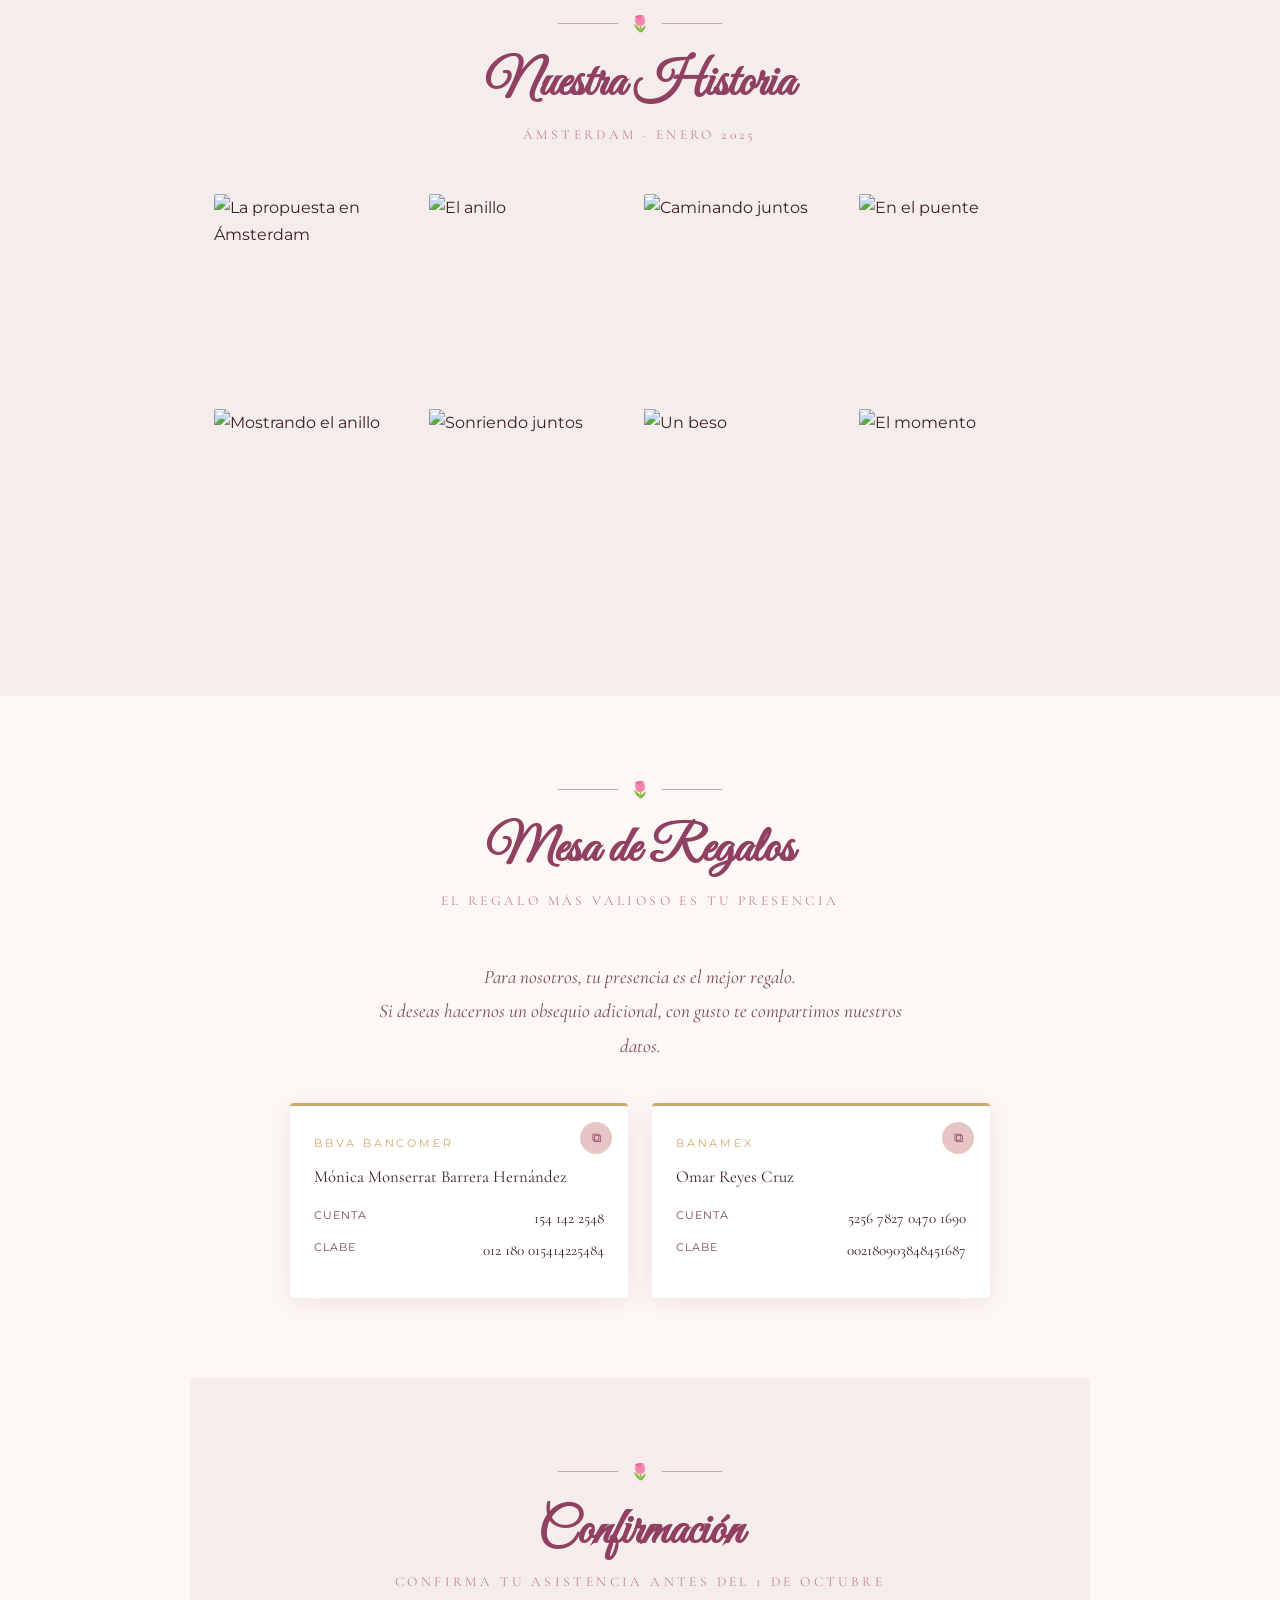
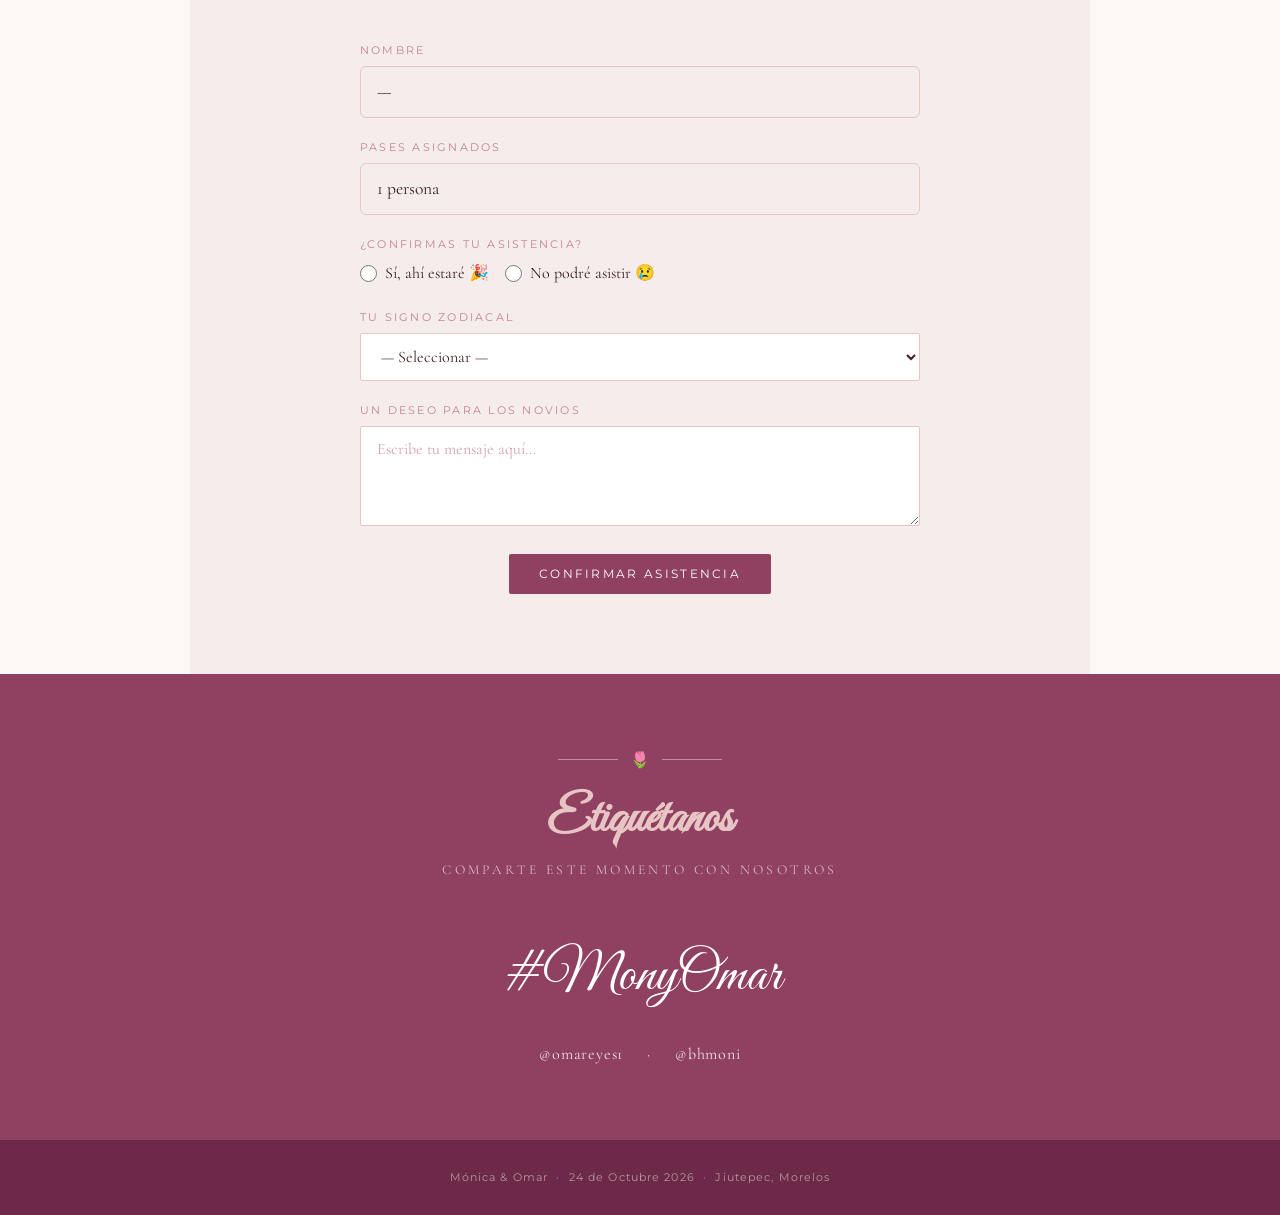
==== commit 8990200f: "Eliminar botón Abrir en Google Maps Co-Authored-By: Claude Sonnet 4.6 <noreply@anthropic.com>" ====
--- a/vip.html
+++ b/vip.html
@@ -295,14 +295,6 @@
           Jiutepec 87, Las Rosas Esq<br>
           62560 Jiutepec, Morelos
         </p>
-        <a
-          class="btn"
-          href="https://maps.google.com/?q=Jiutepec+87,+Las+Rosas+Esq,+62560+Jiutepec,+Mor."
-          target="_blank"
-          rel="noopener"
-        >
-          Abrir en Google Maps
-        </a>
       </div>
     </div>
   </section>
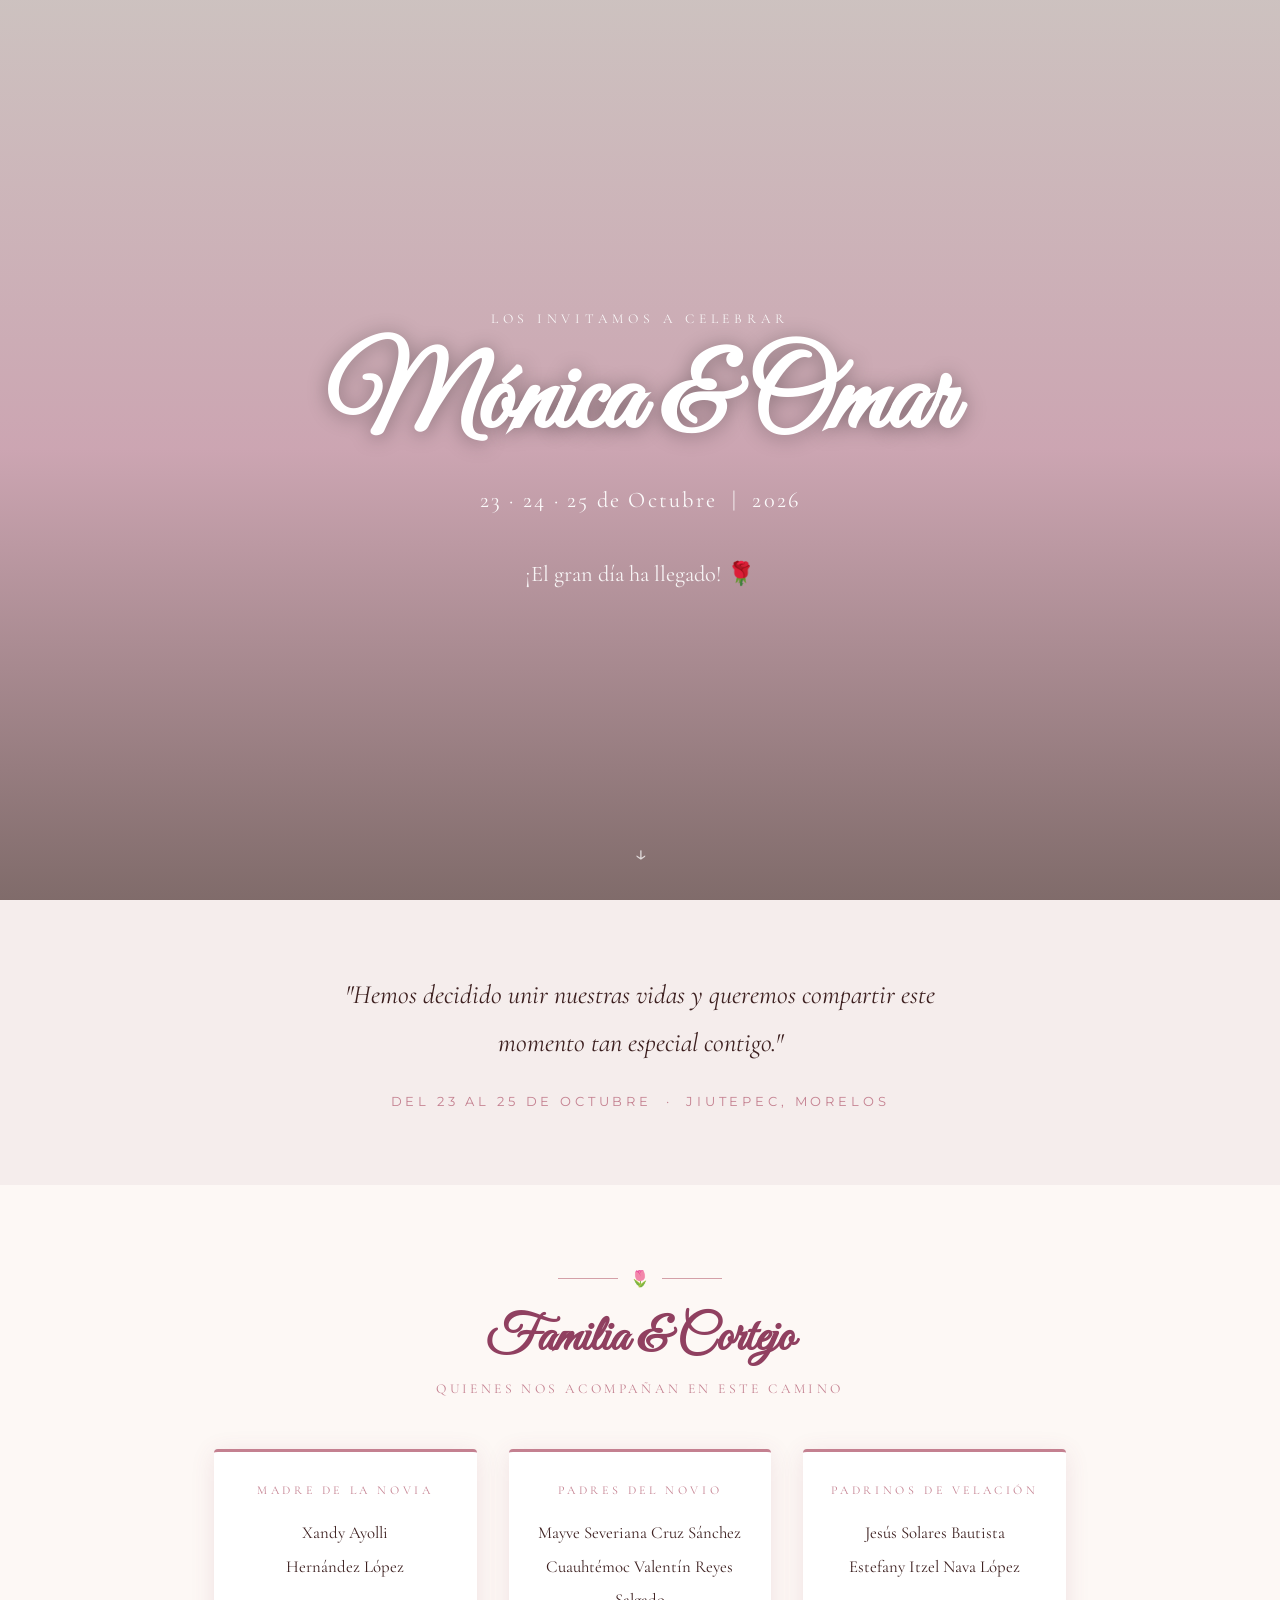
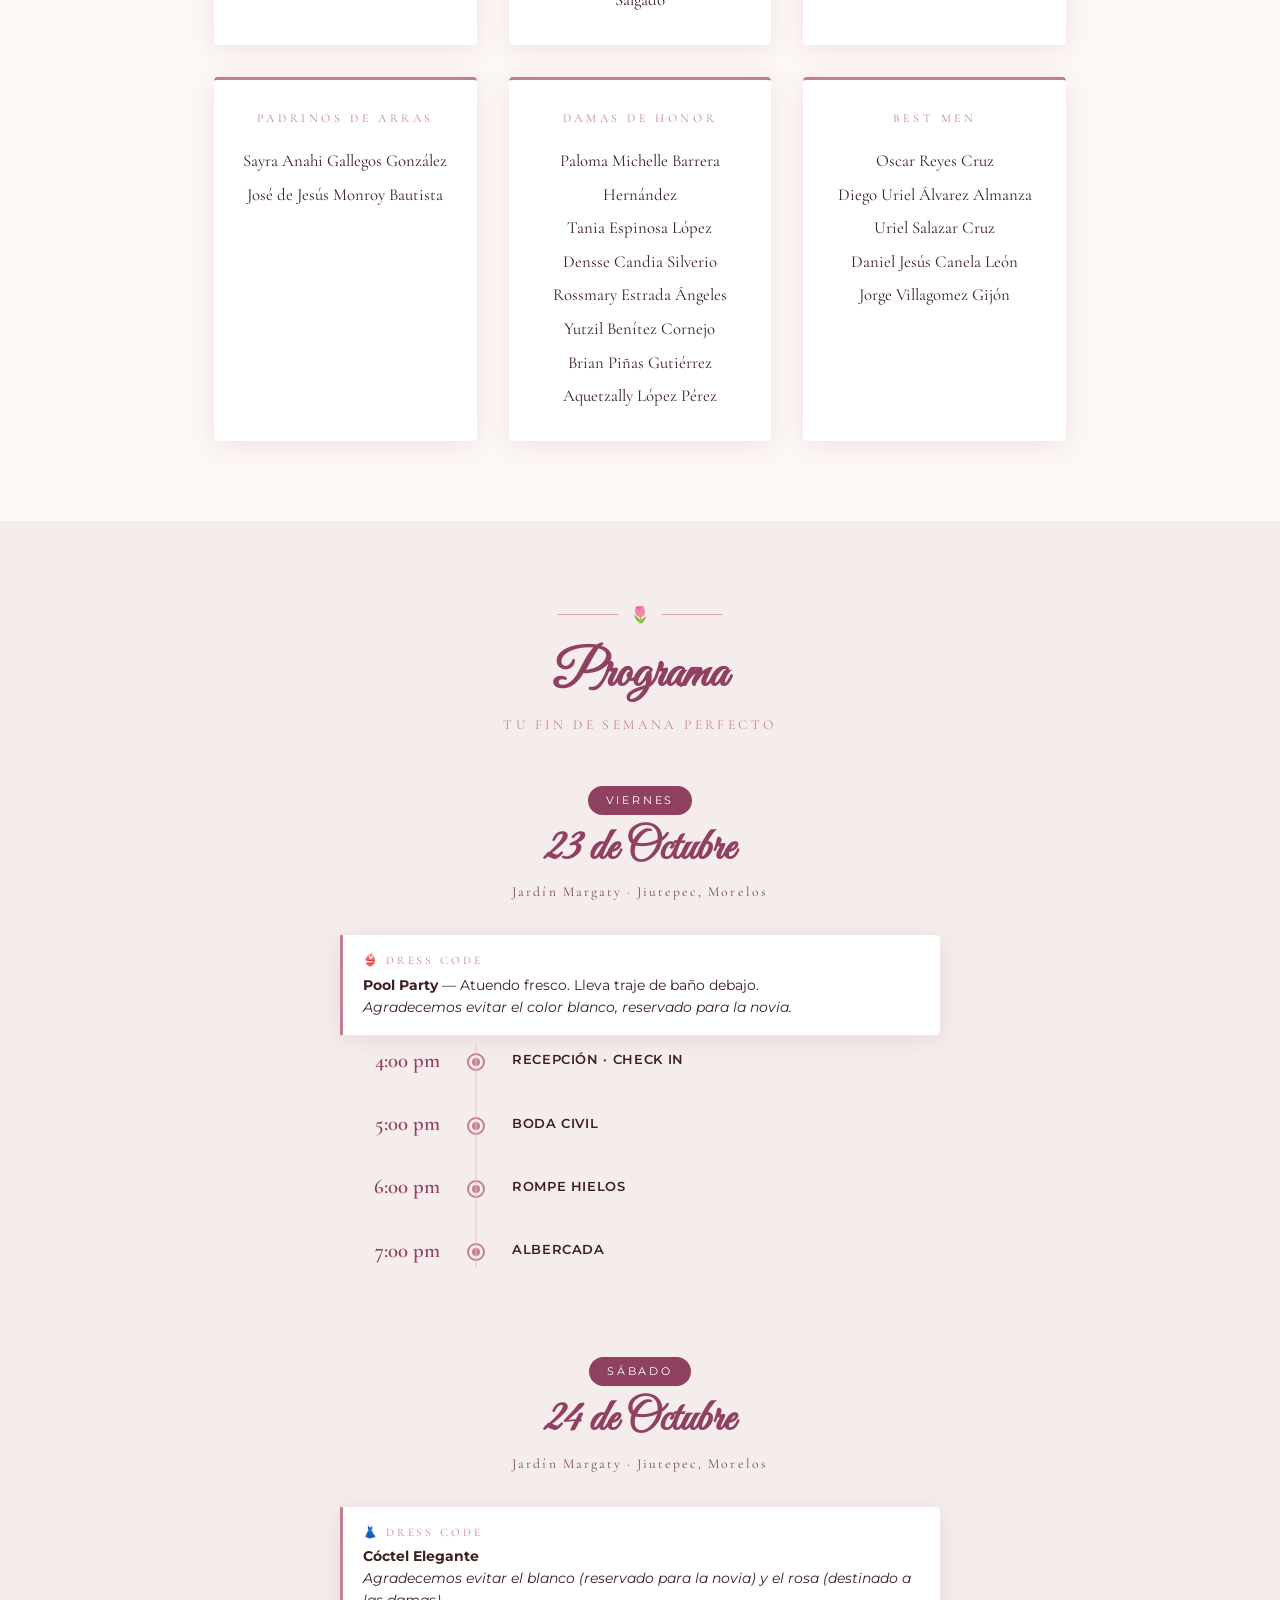
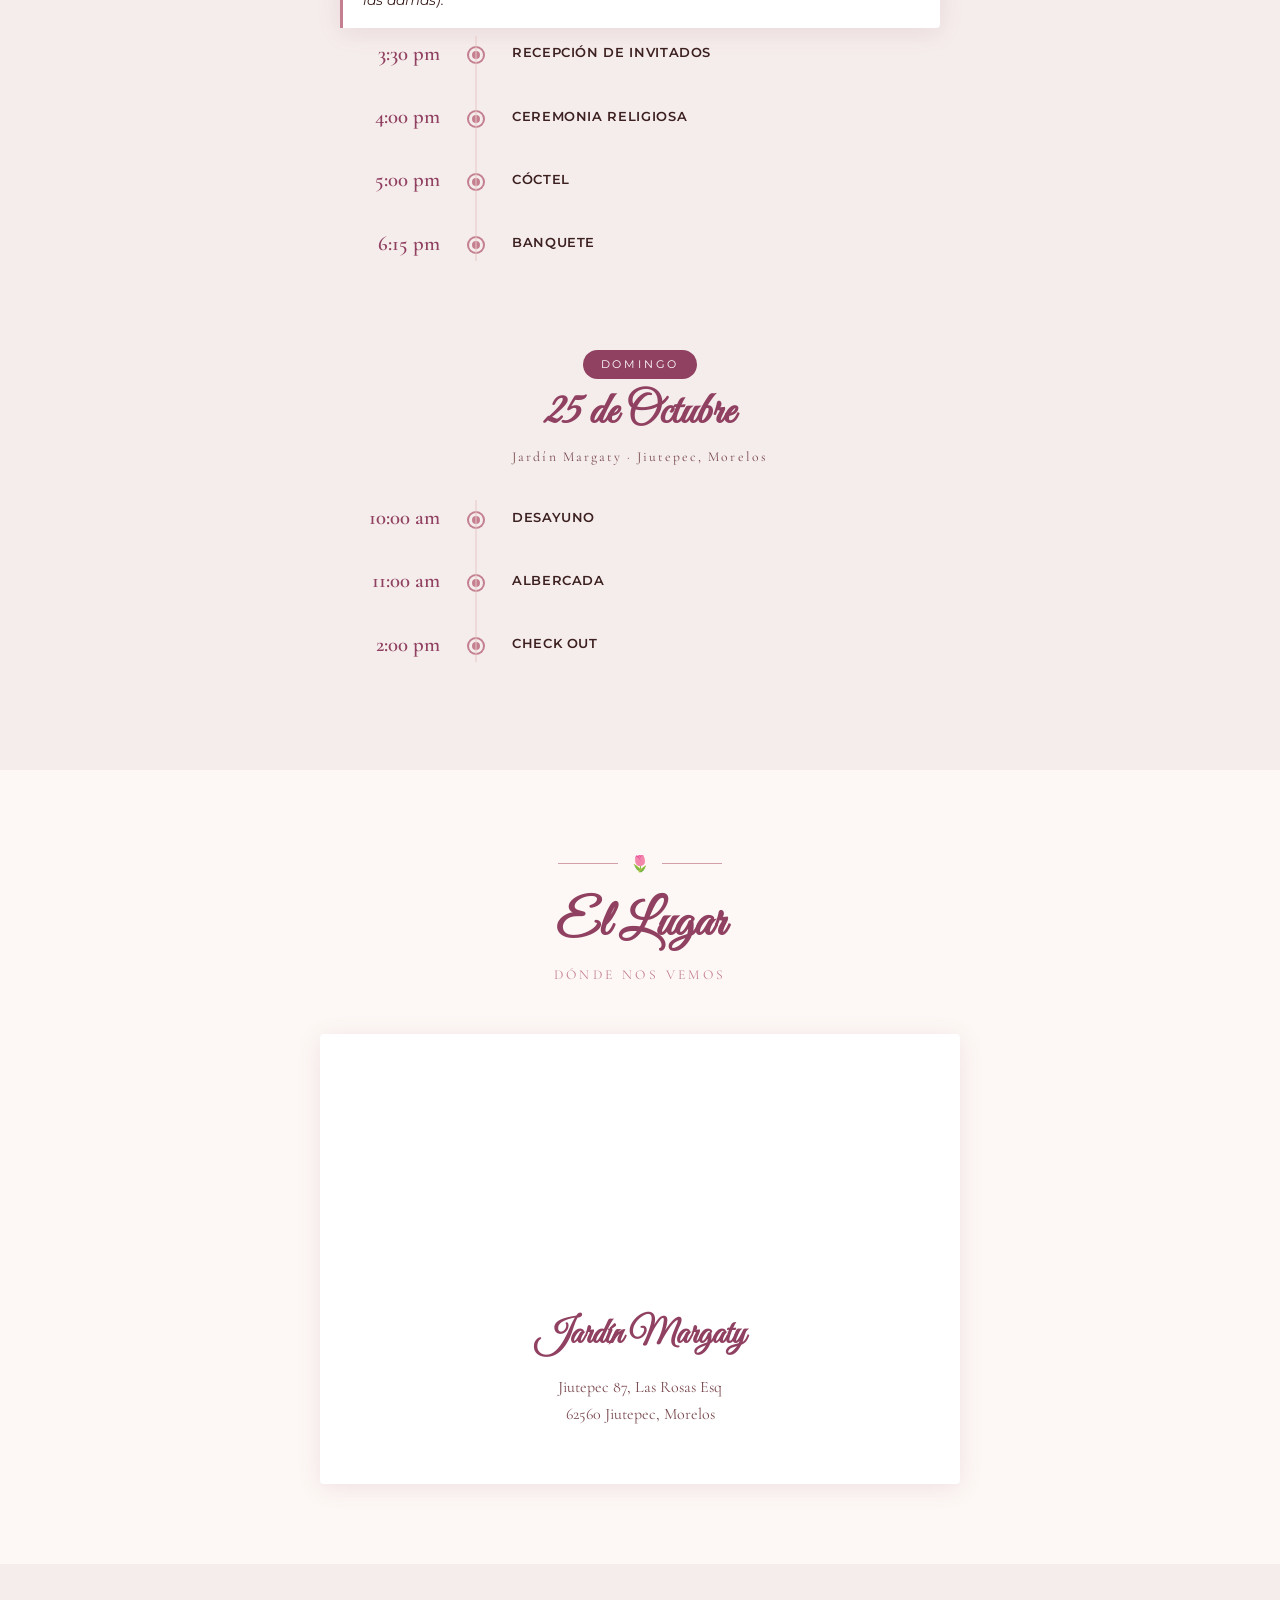
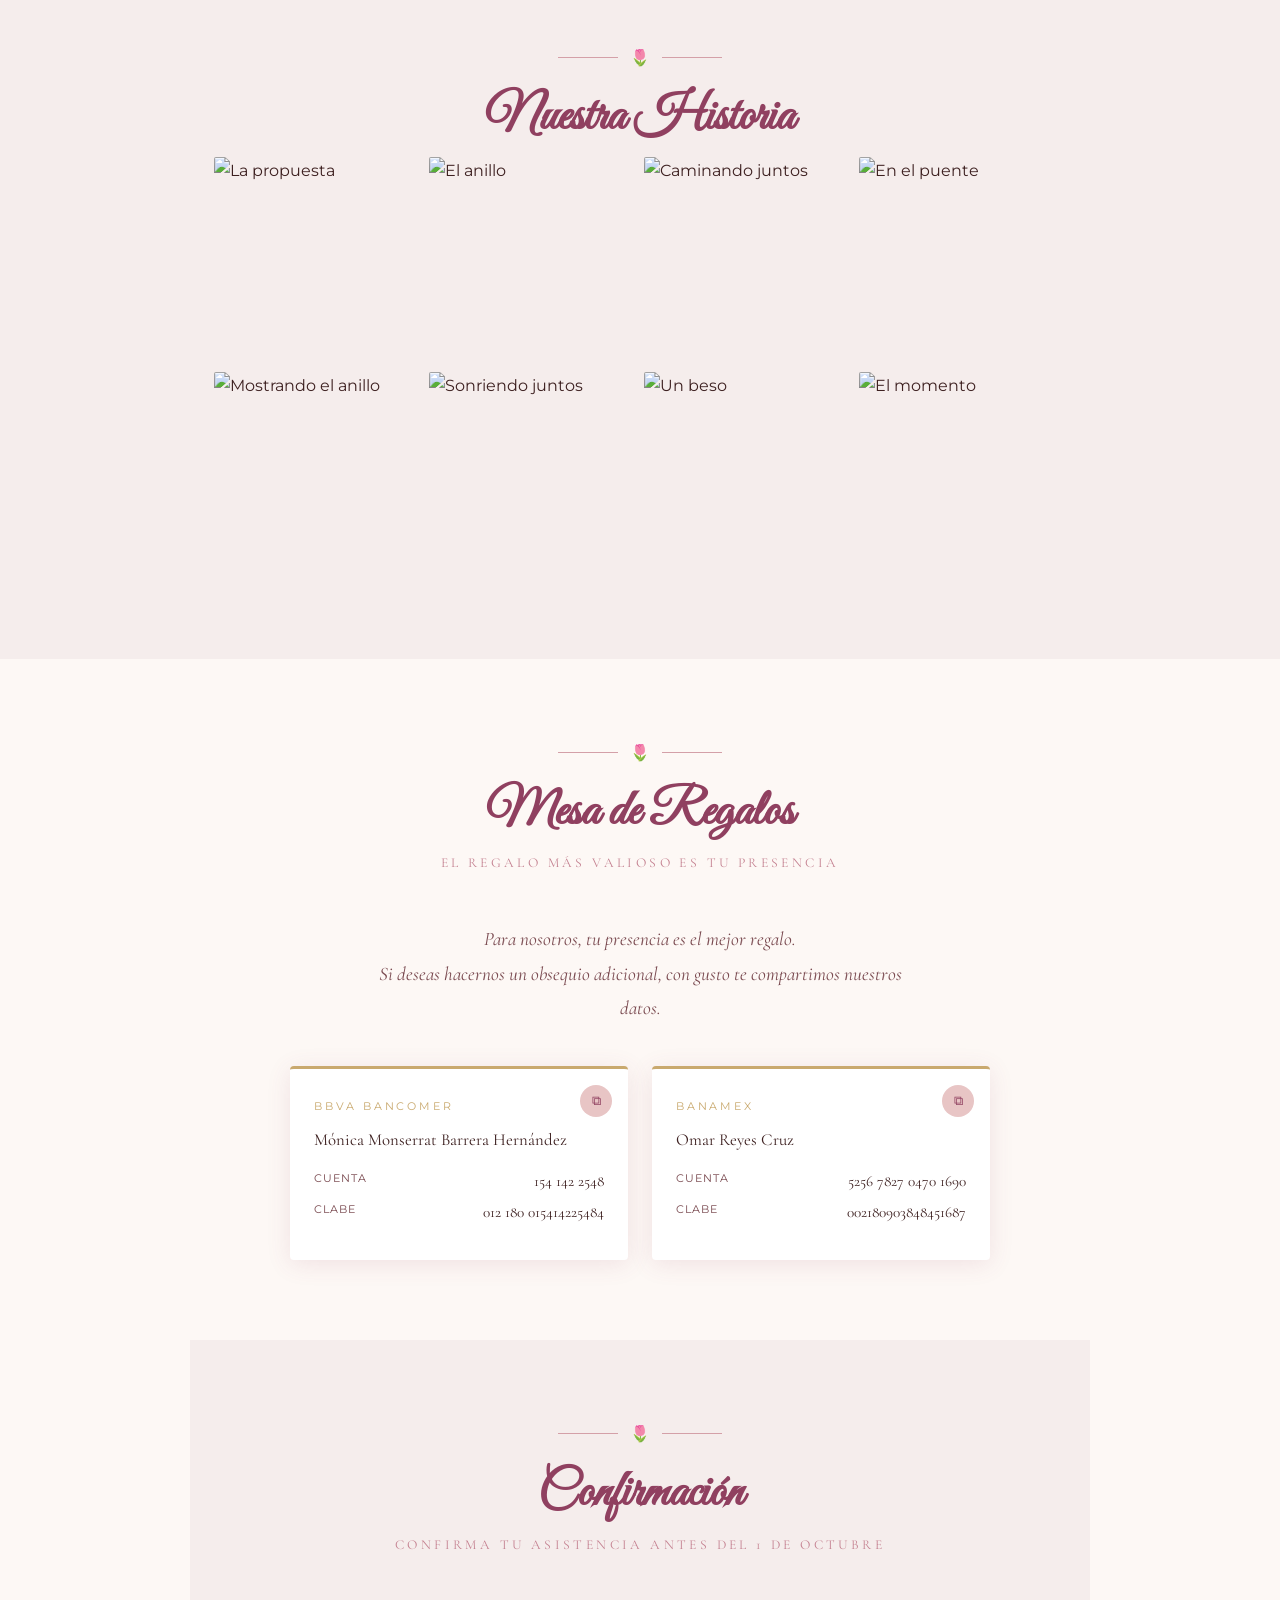
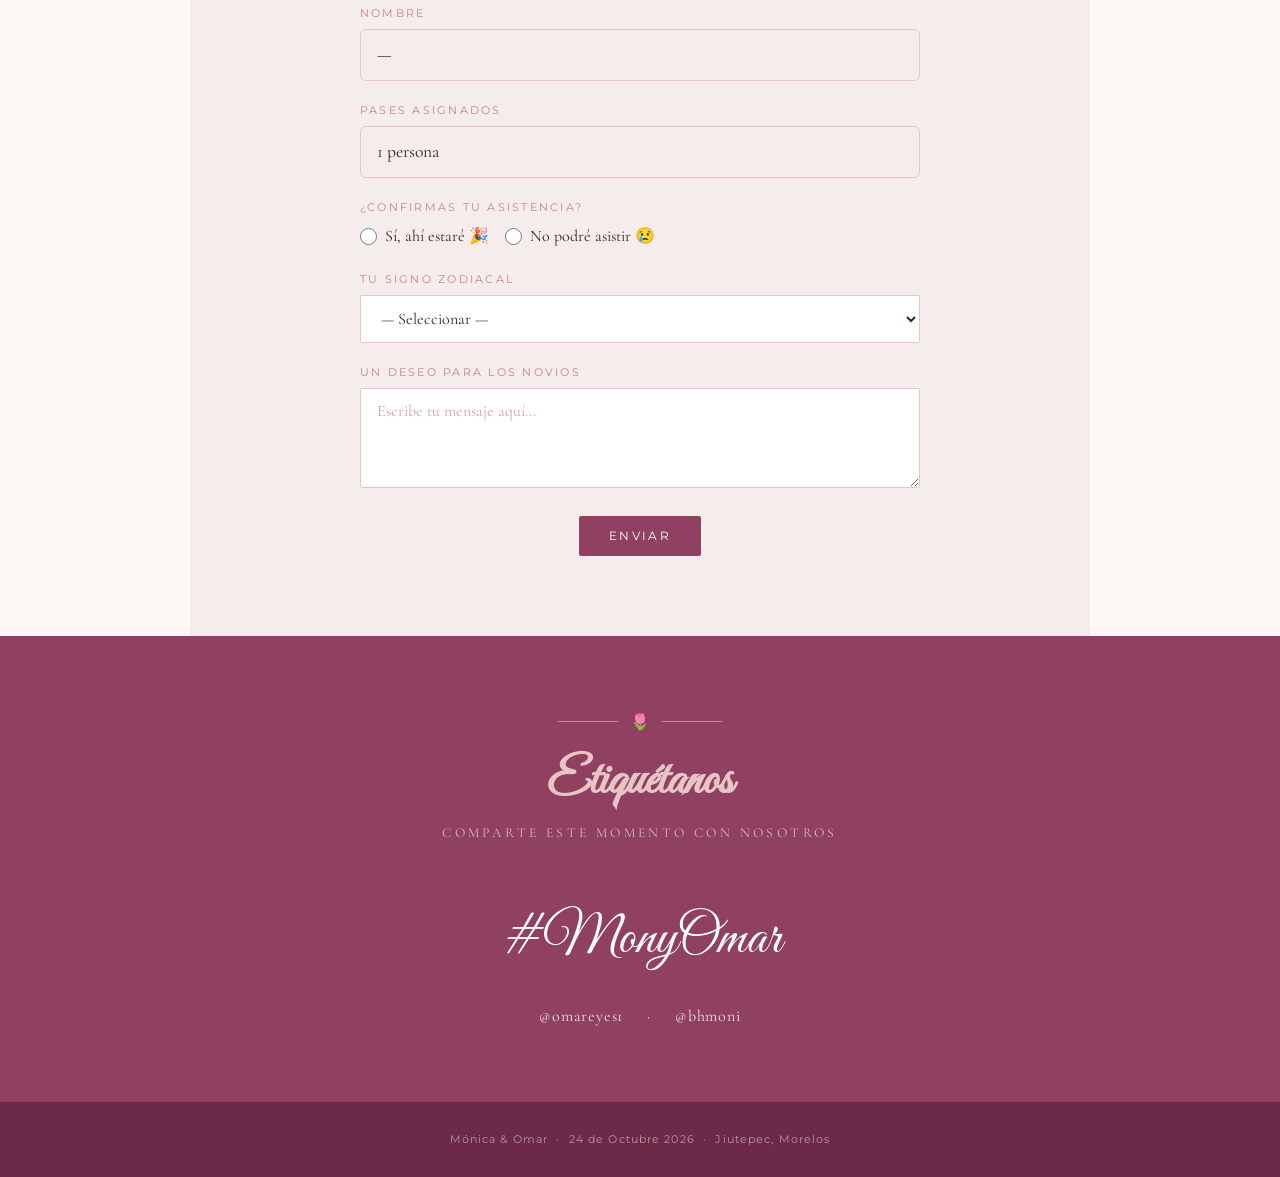
==== commit 0b6bc706: "Actualizar cortejo, botón RSVP y quitar mención de Ámsterdam Agrega a Aquetzally López Pérez como da" ====
--- a/vip.html
+++ b/vip.html
@@ -60,15 +60,6 @@
     <p class="opening__date">Del 23 al 25 de Octubre &nbsp;·&nbsp; Jiutepec, Morelos</p>
   </section>
 
-  <!-- ===================== SALUDO PERSONAL ===================== -->
-  <section class="section saludo-personal fade-in" id="saludo-section" style="display:none">
-    <div class="saludo-card">
-      <p class="saludo-card__icon">🌷</p>
-      <p class="saludo-card__texto" id="saludo-texto"></p>
-      <p class="saludo-card__firma">— Mónica &amp; Omar</p>
-    </div>
-  </section>
-
   <!-- ===================== CORTEJO ===================== -->
   <section class="section">
     <div class="divider fade-in"><span class="divider-icon">🌷</span></div>
@@ -101,8 +92,8 @@
       <div class="cortejo__group fade-in">
         <p class="cortejo__group-title">Padrinos de Arras</p>
         <p class="cortejo__name">
-          Severiana Cruz Sánchez<br>
-          Ricardo Salazar
+          Sayra Anahi Gallegos González<br>
+          José de Jesús Monroy Bautista
         </p>
       </div>
 
@@ -113,8 +104,9 @@
           Tania Espinosa López<br>
           Densse Candia Silverio<br>
           Rossmary Estrada Ángeles<br>
-          Yutzil Cornejo<br>
-          Bryan Piñas
+          Yutzil Benítez Cornejo<br>
+          Brian Piñas Gutiérrez<br>
+          Aquetzally López Pérez
         </p>
       </div>
 
@@ -304,10 +296,9 @@
     <div class="galeria__inner">
       <div class="divider"><span class="divider-icon">🌷</span></div>
       <h2 class="section-title">Nuestra Historia</h2>
-      <p class="section-subtitle">Ámsterdam · Enero 2025</p>
 
       <div class="galeria__grid">
-        <div class="foto"><img src="./assets/img/20250118-IMG_1188.jpg" alt="La propuesta en Ámsterdam" loading="lazy" /></div>
+        <div class="foto"><img src="./assets/img/20250118-IMG_1188.jpg" alt="La propuesta" loading="lazy" /></div>
         <div class="foto"><img src="./assets/img/20250118-IMG_1177.jpg" alt="El anillo" loading="lazy" /></div>
         <div class="foto"><img src="./assets/img/20250118-IMG_1212.jpg" alt="Caminando juntos" loading="lazy" /></div>
         <div class="foto"><img src="./assets/img/20250118-IMG_1134.jpg" alt="En el puente" loading="lazy" /></div>
@@ -410,7 +401,7 @@
       </div>
 
       <div class="form-submit">
-        <button type="submit" class="btn">Confirmar Asistencia</button>
+        <button type="submit" class="btn">Enviar</button>
       </div>
 
     </form>
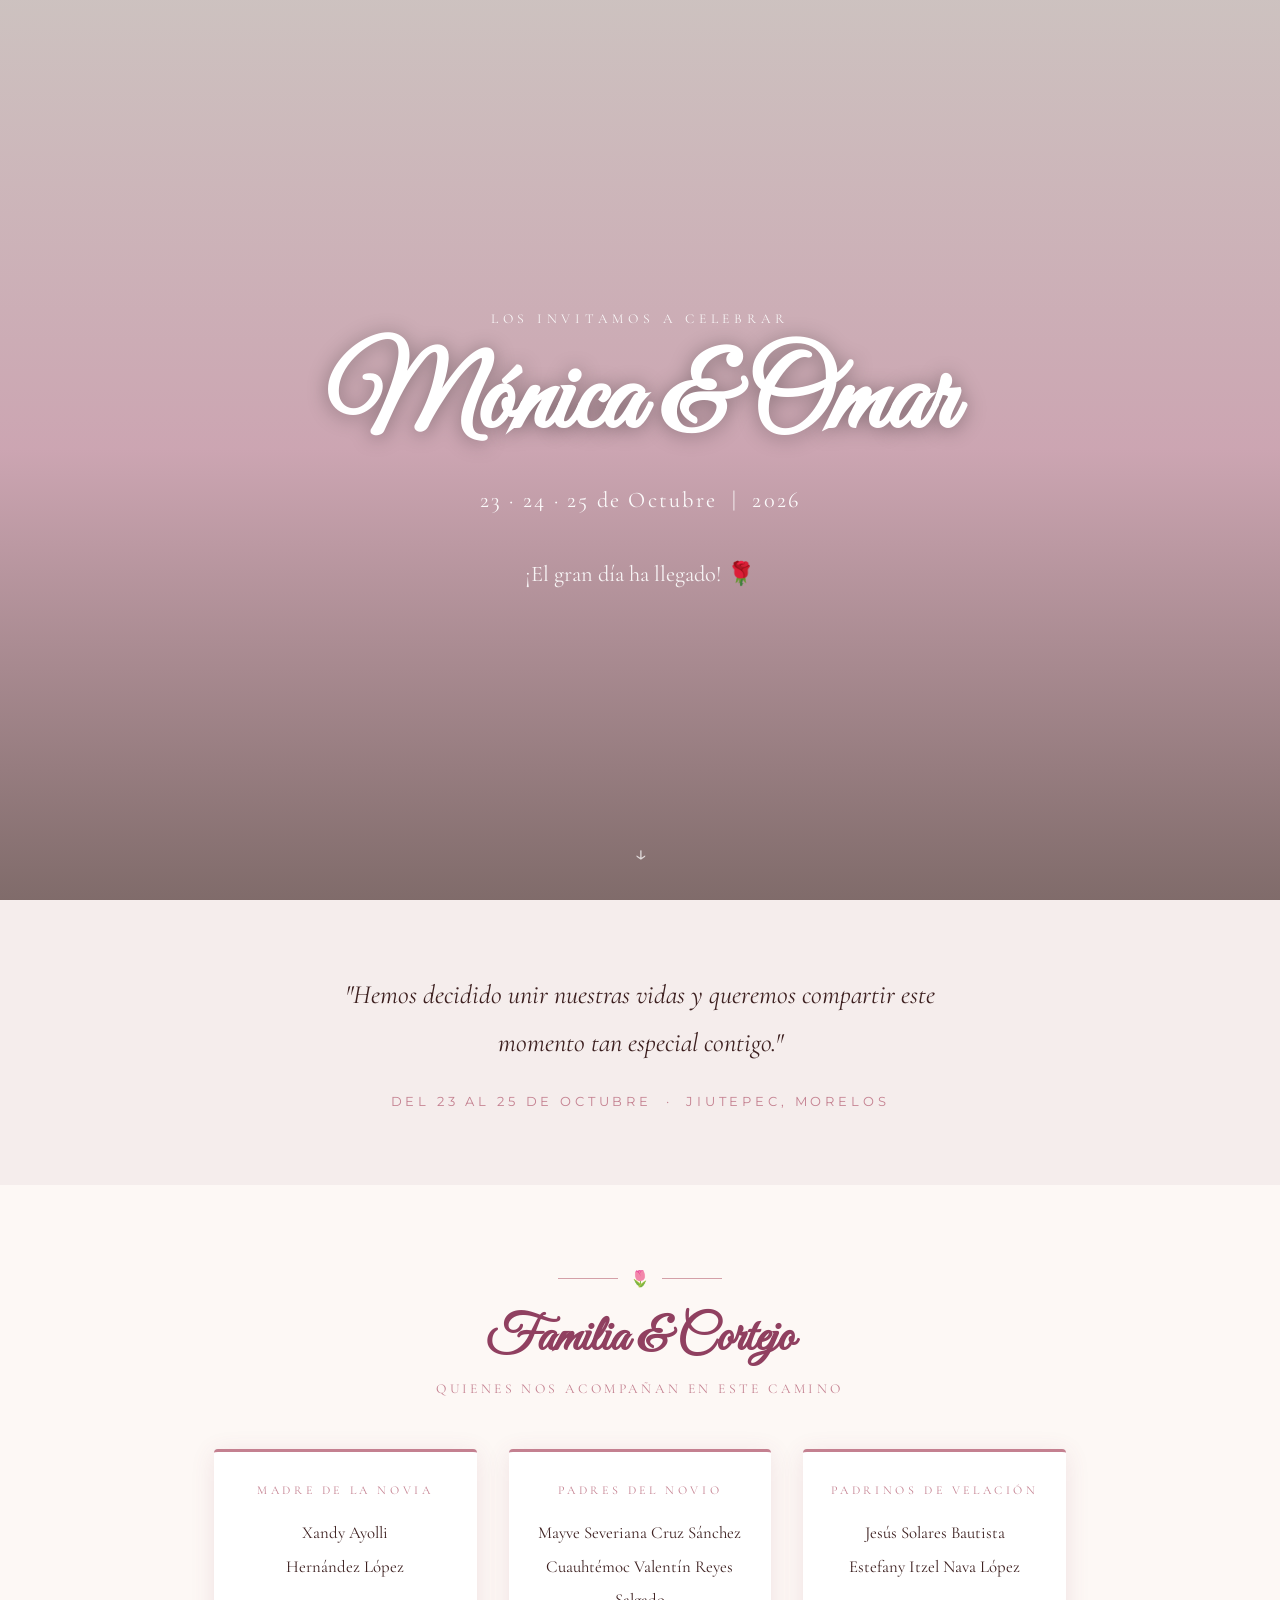
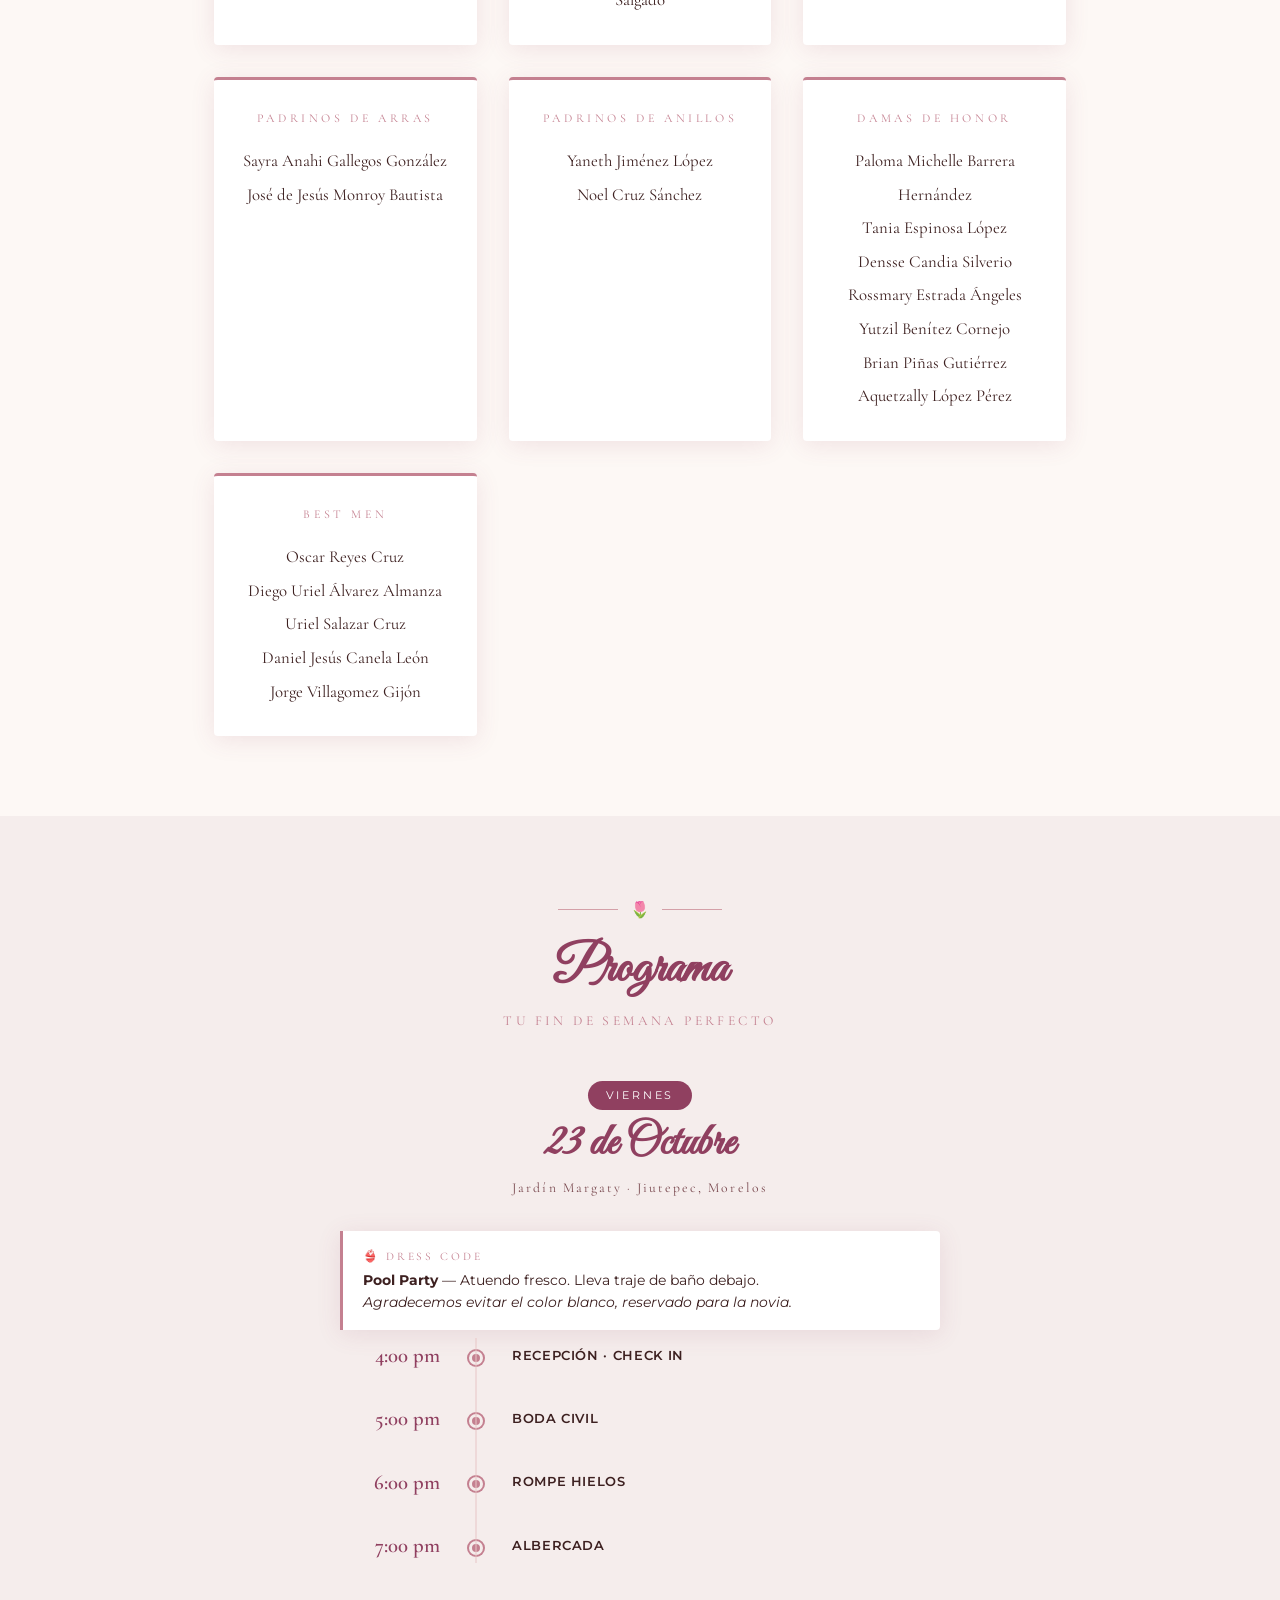
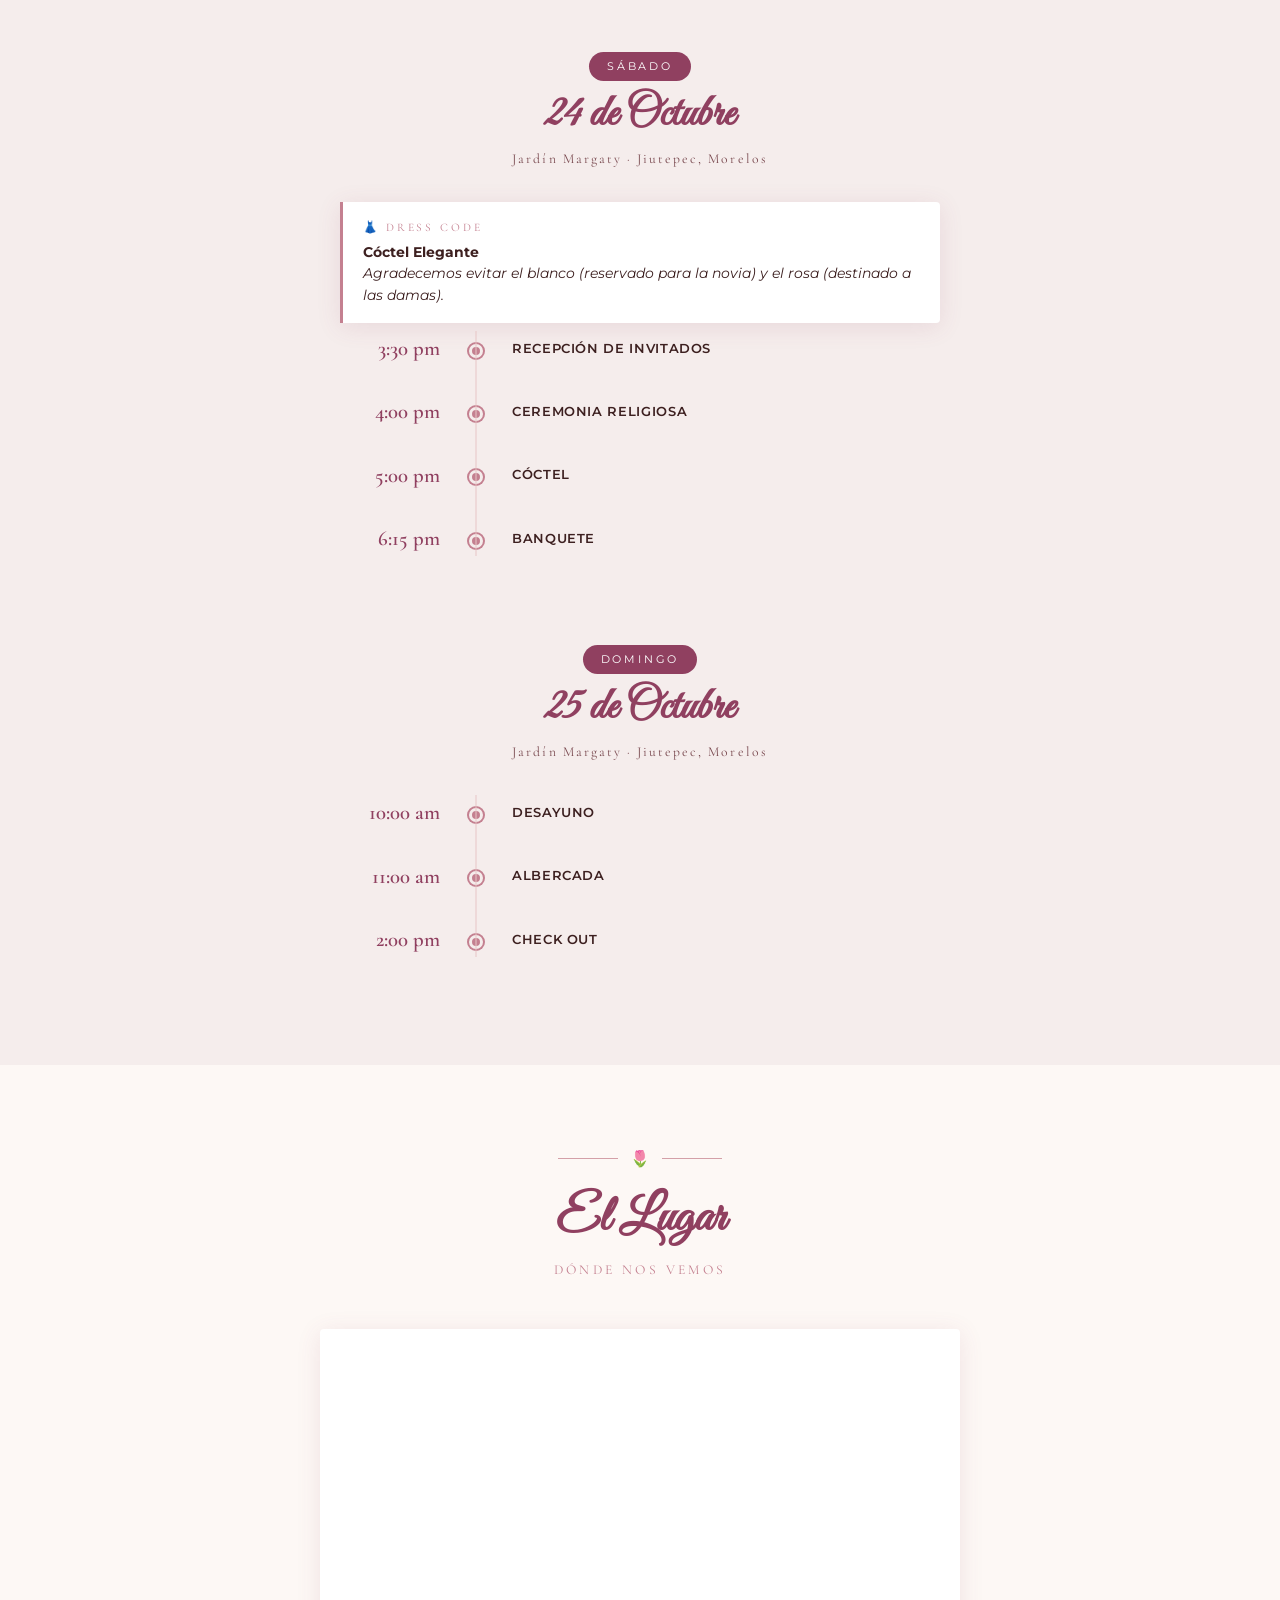
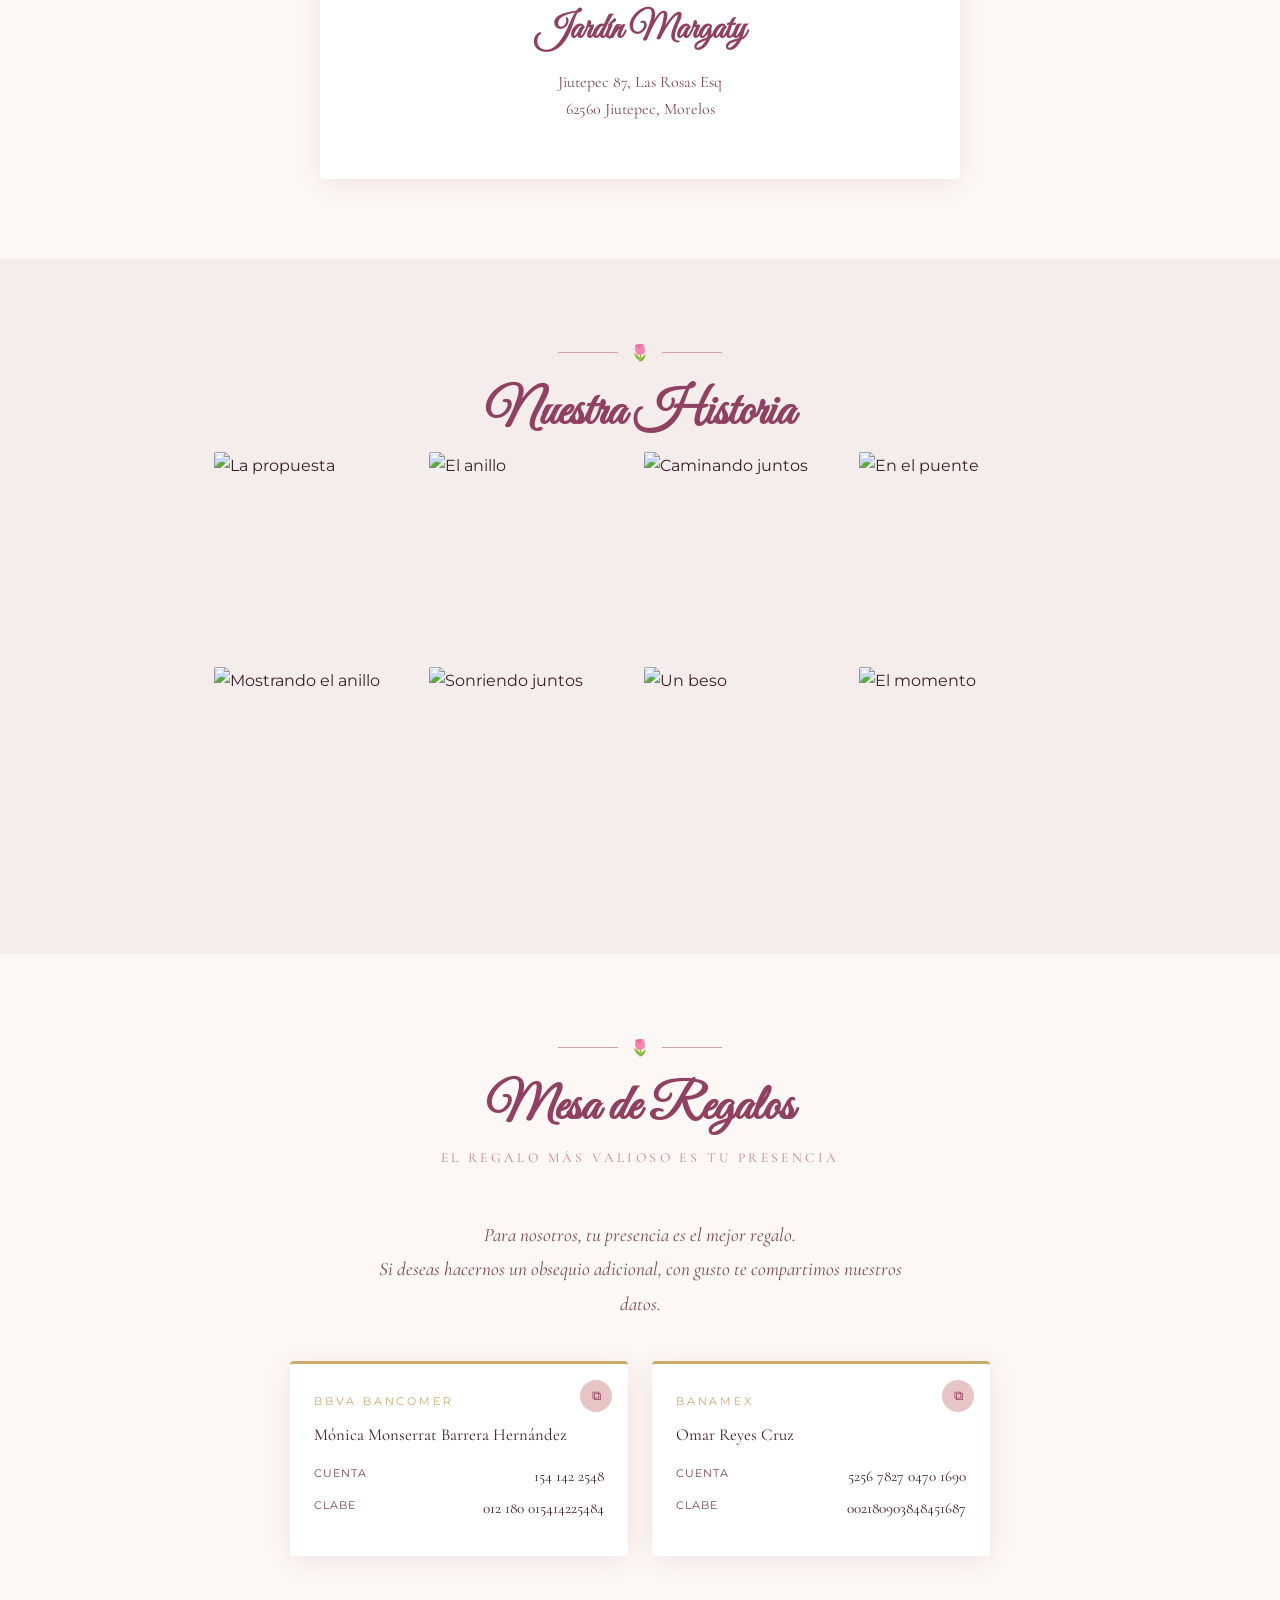
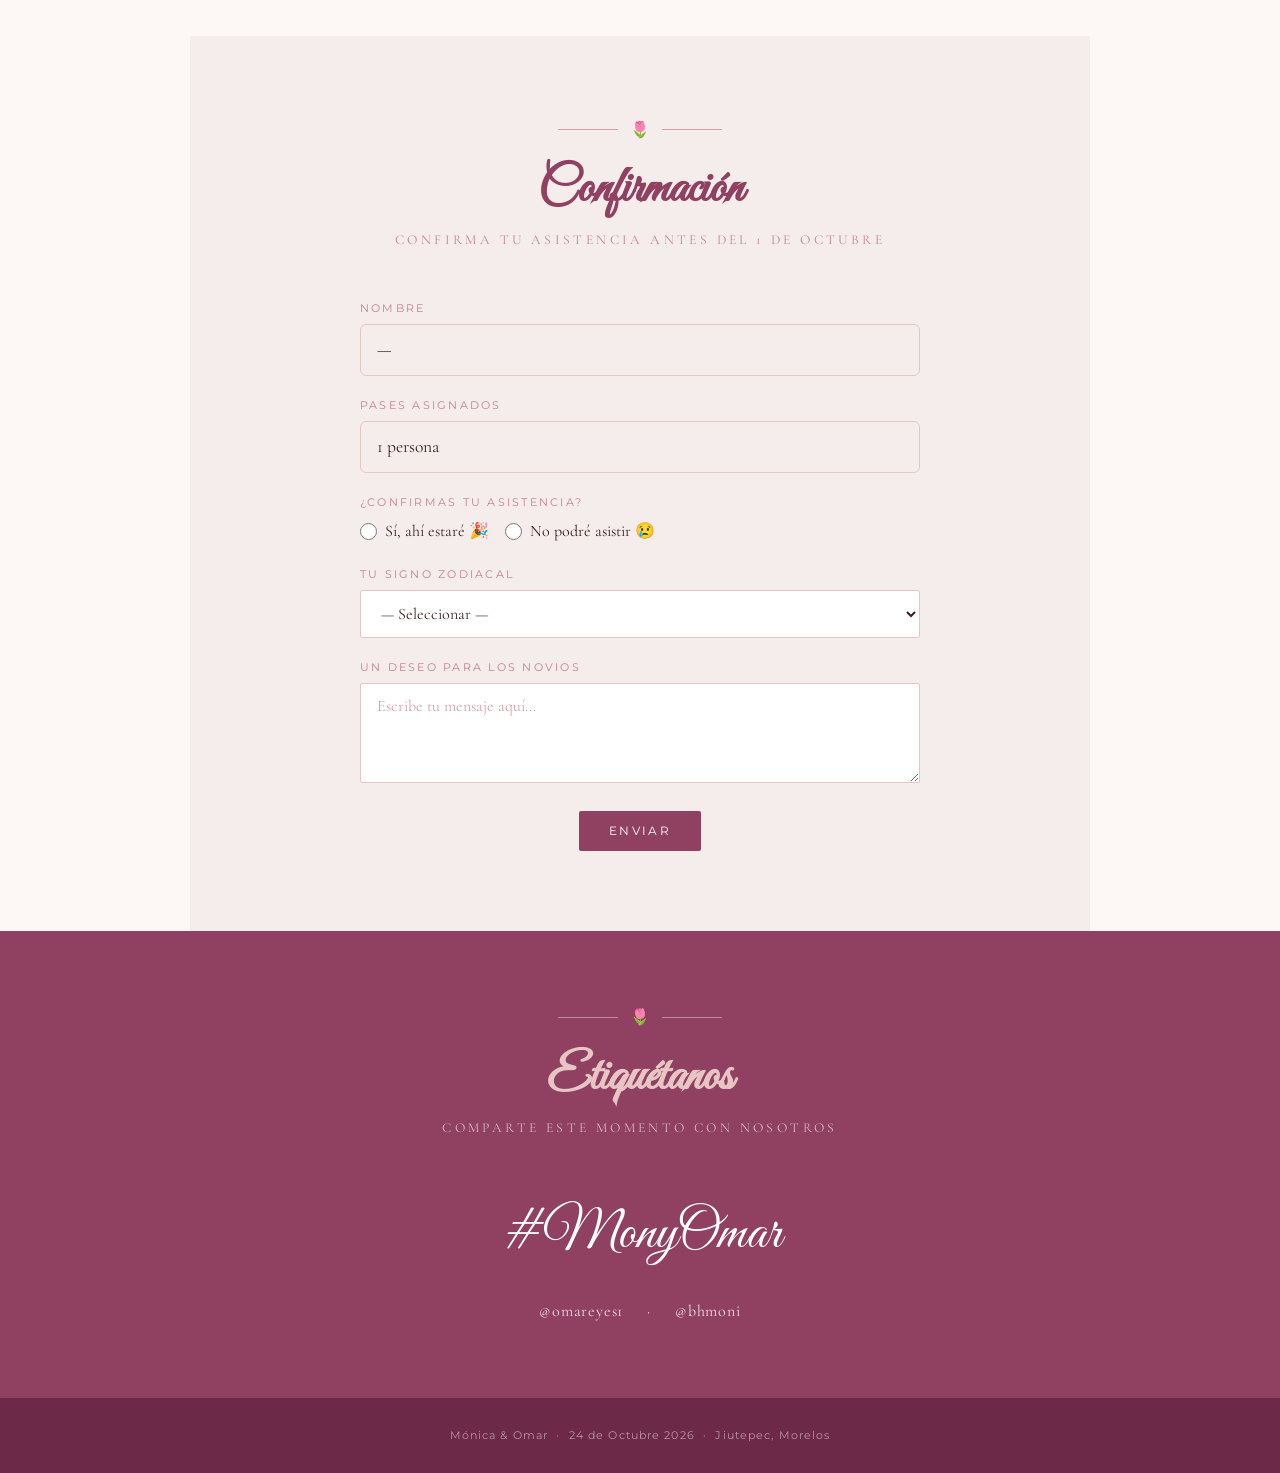
==== commit b013e59a: "Agregar Padrinos de Anillos al cortejo en ambas versiones Yaneth Jiménez López y Noel Cruz Sánchez  " ====
--- a/vip.html
+++ b/vip.html
@@ -94,6 +94,14 @@
         <p class="cortejo__name">
           Sayra Anahi Gallegos González<br>
           José de Jesús Monroy Bautista
+        </p>
+      </div>
+
+      <div class="cortejo__group fade-in">
+        <p class="cortejo__group-title">Padrinos de Anillos</p>
+        <p class="cortejo__name">
+          Yaneth Jiménez López<br>
+          Noel Cruz Sánchez
         </p>
       </div>
 
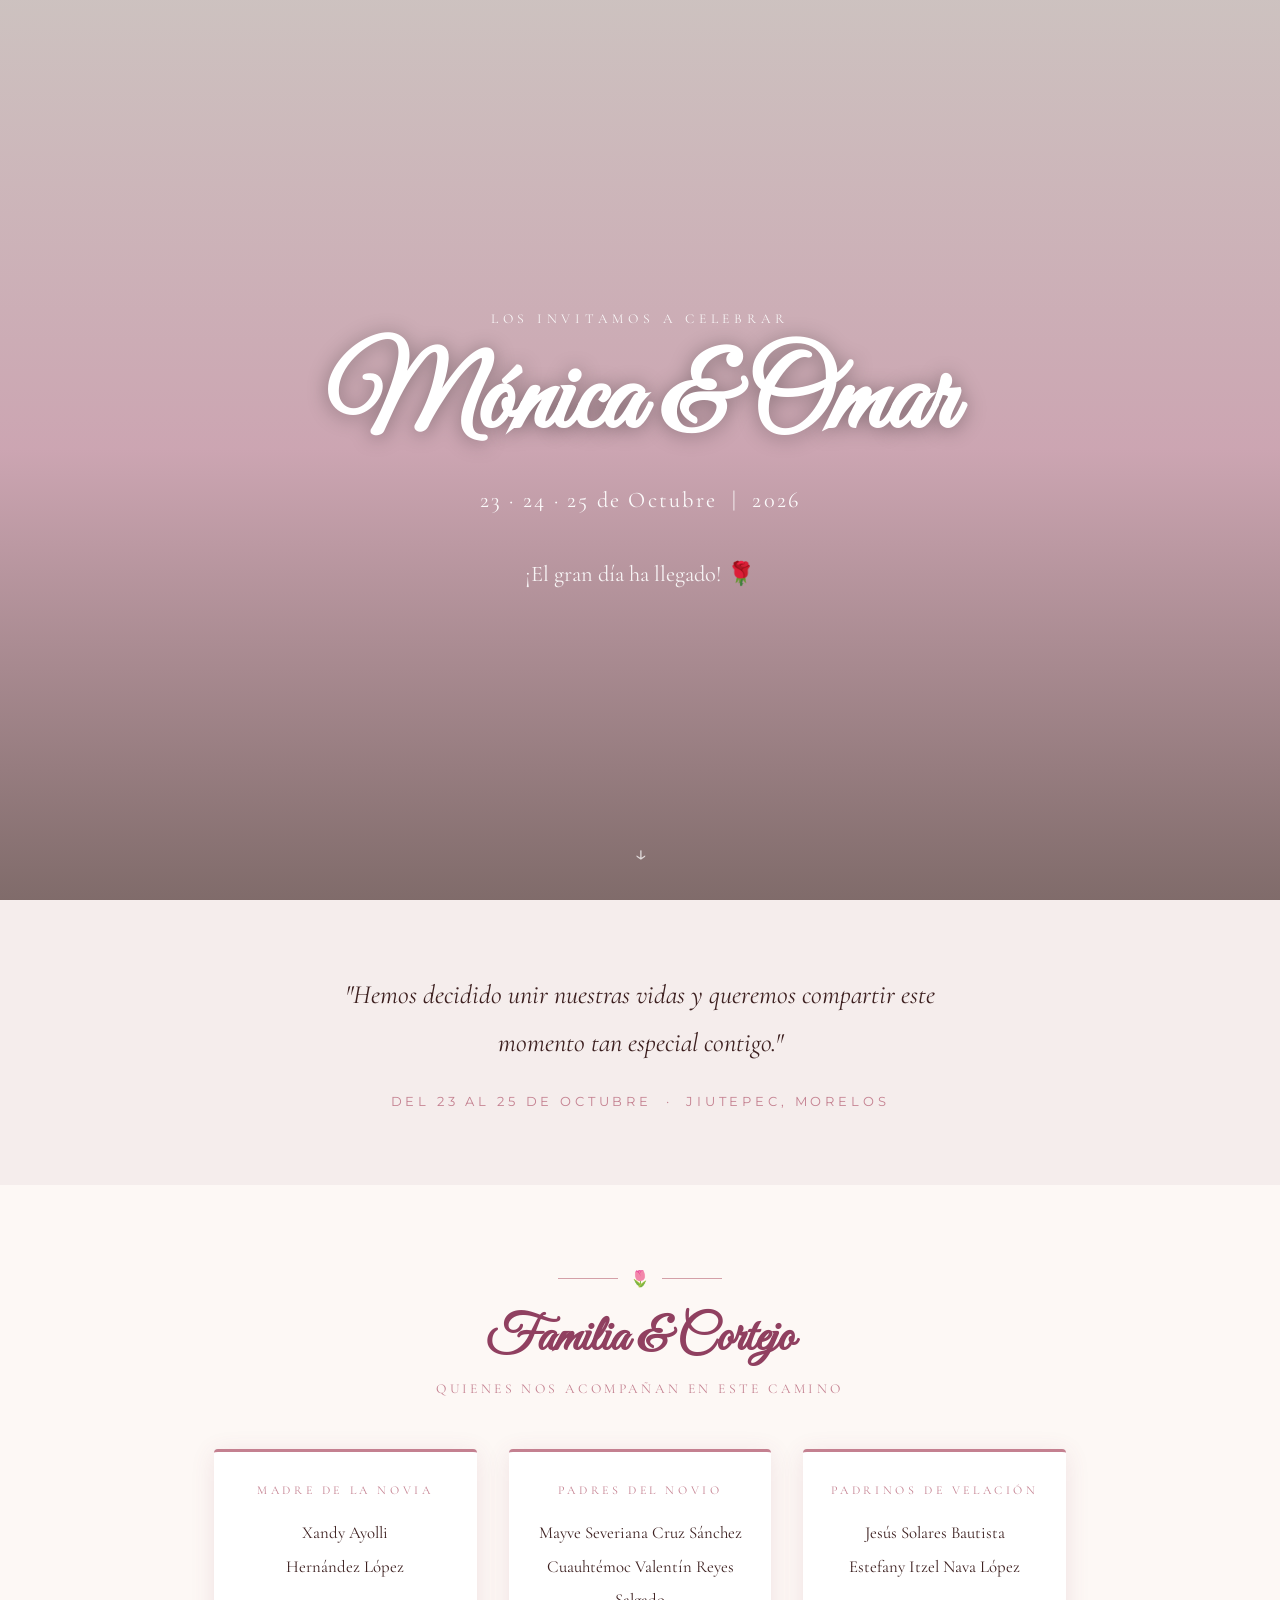
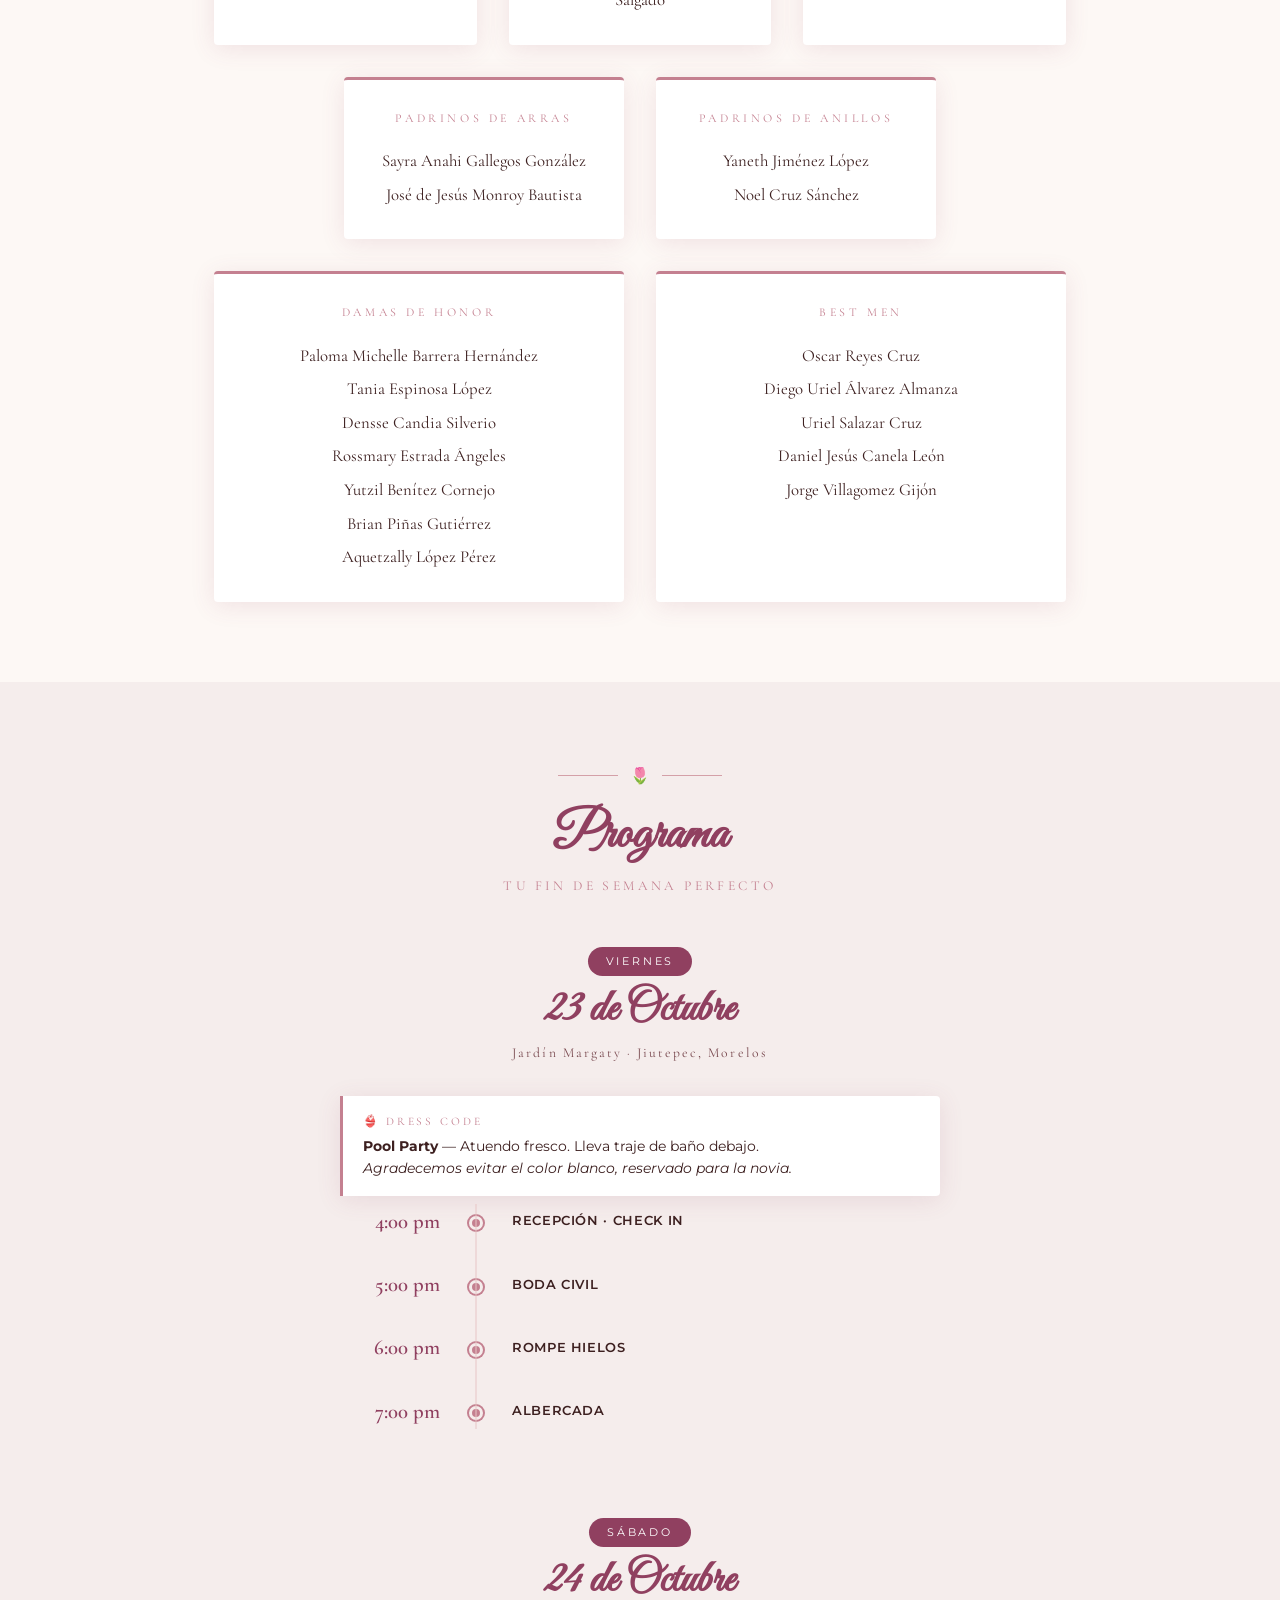
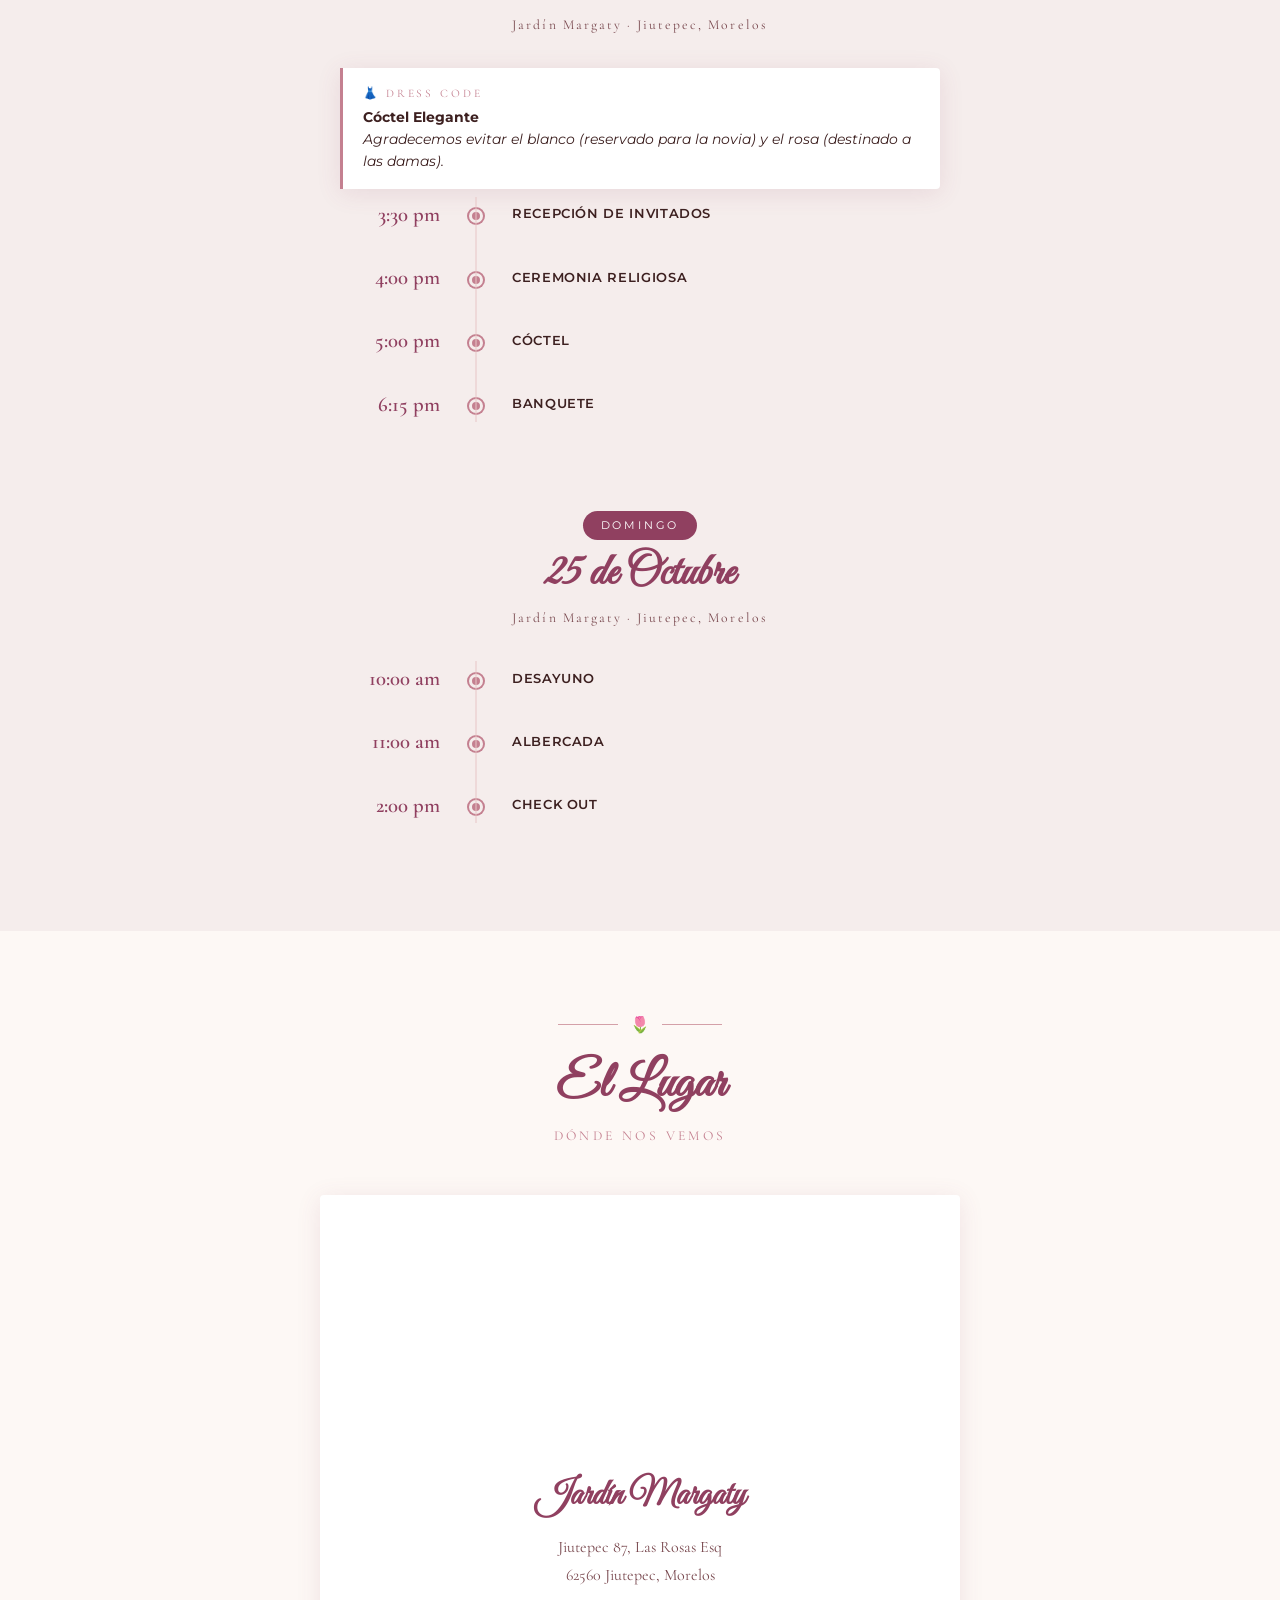
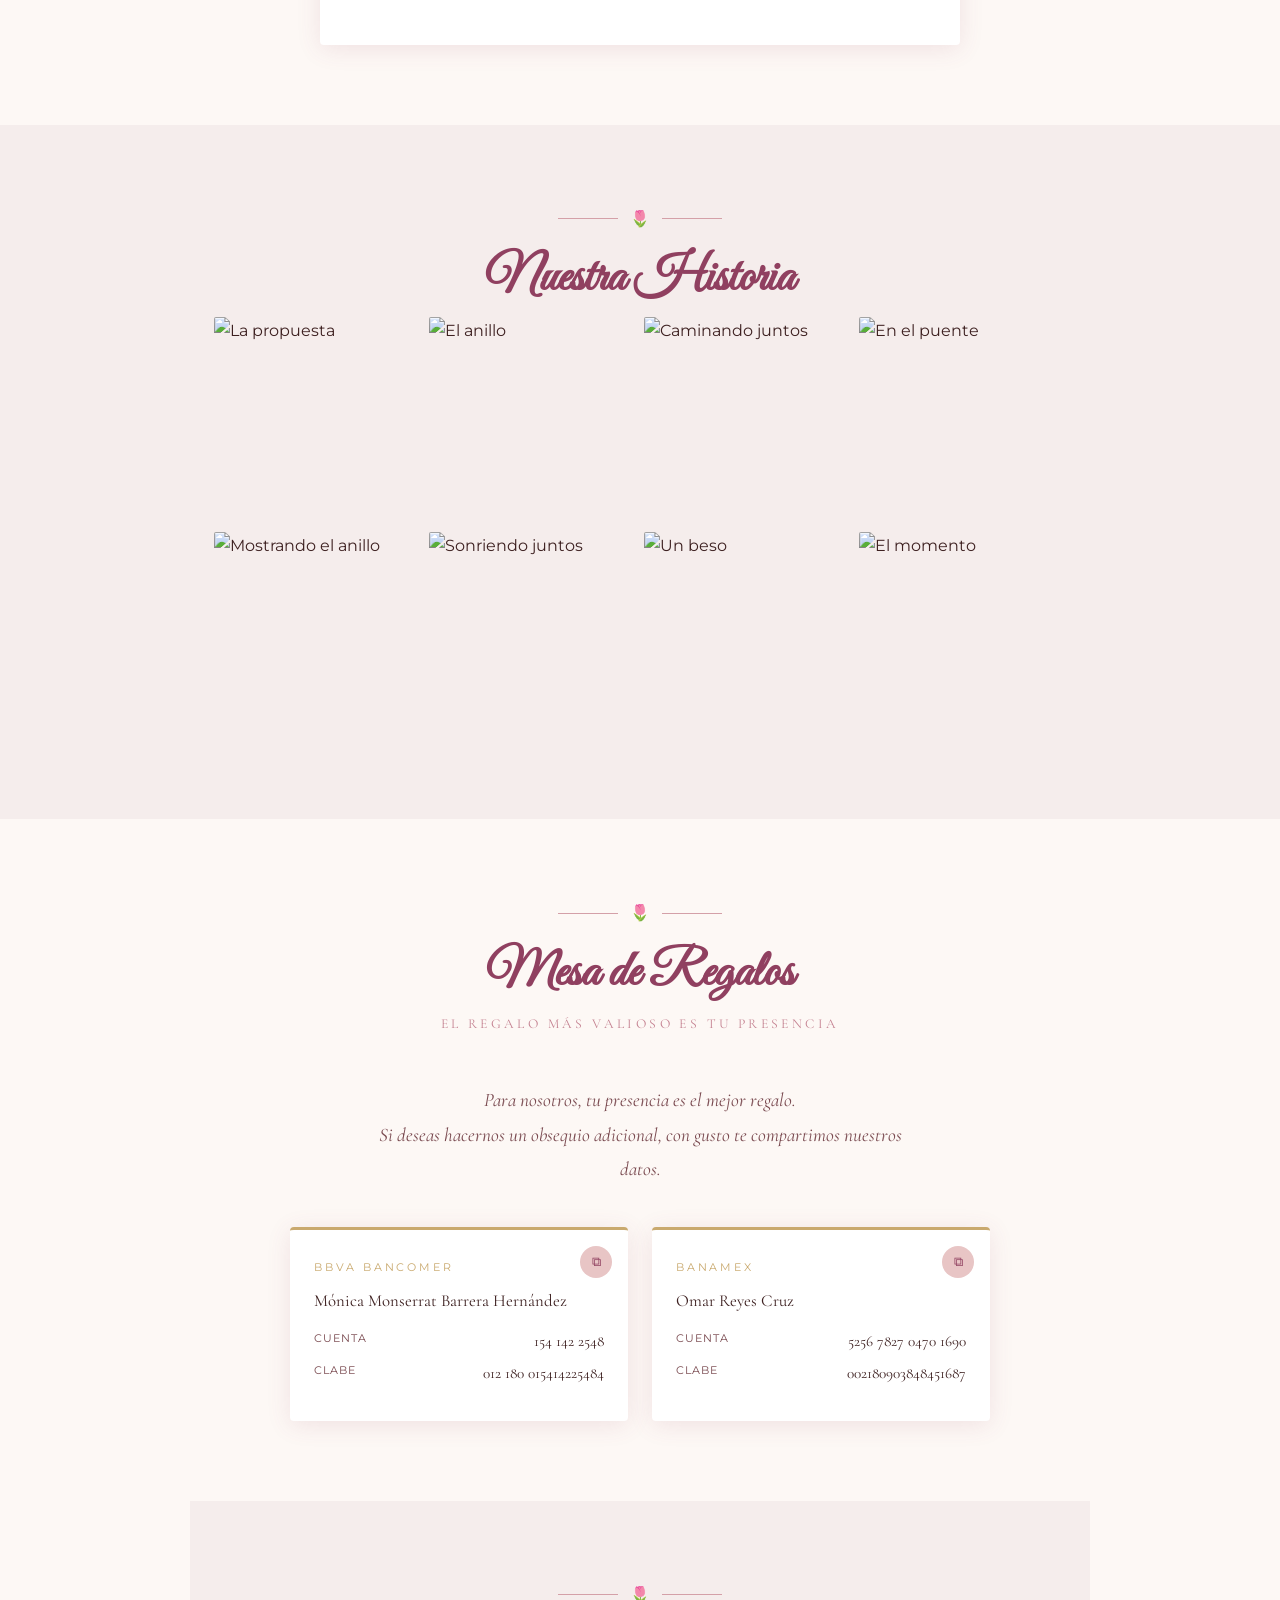
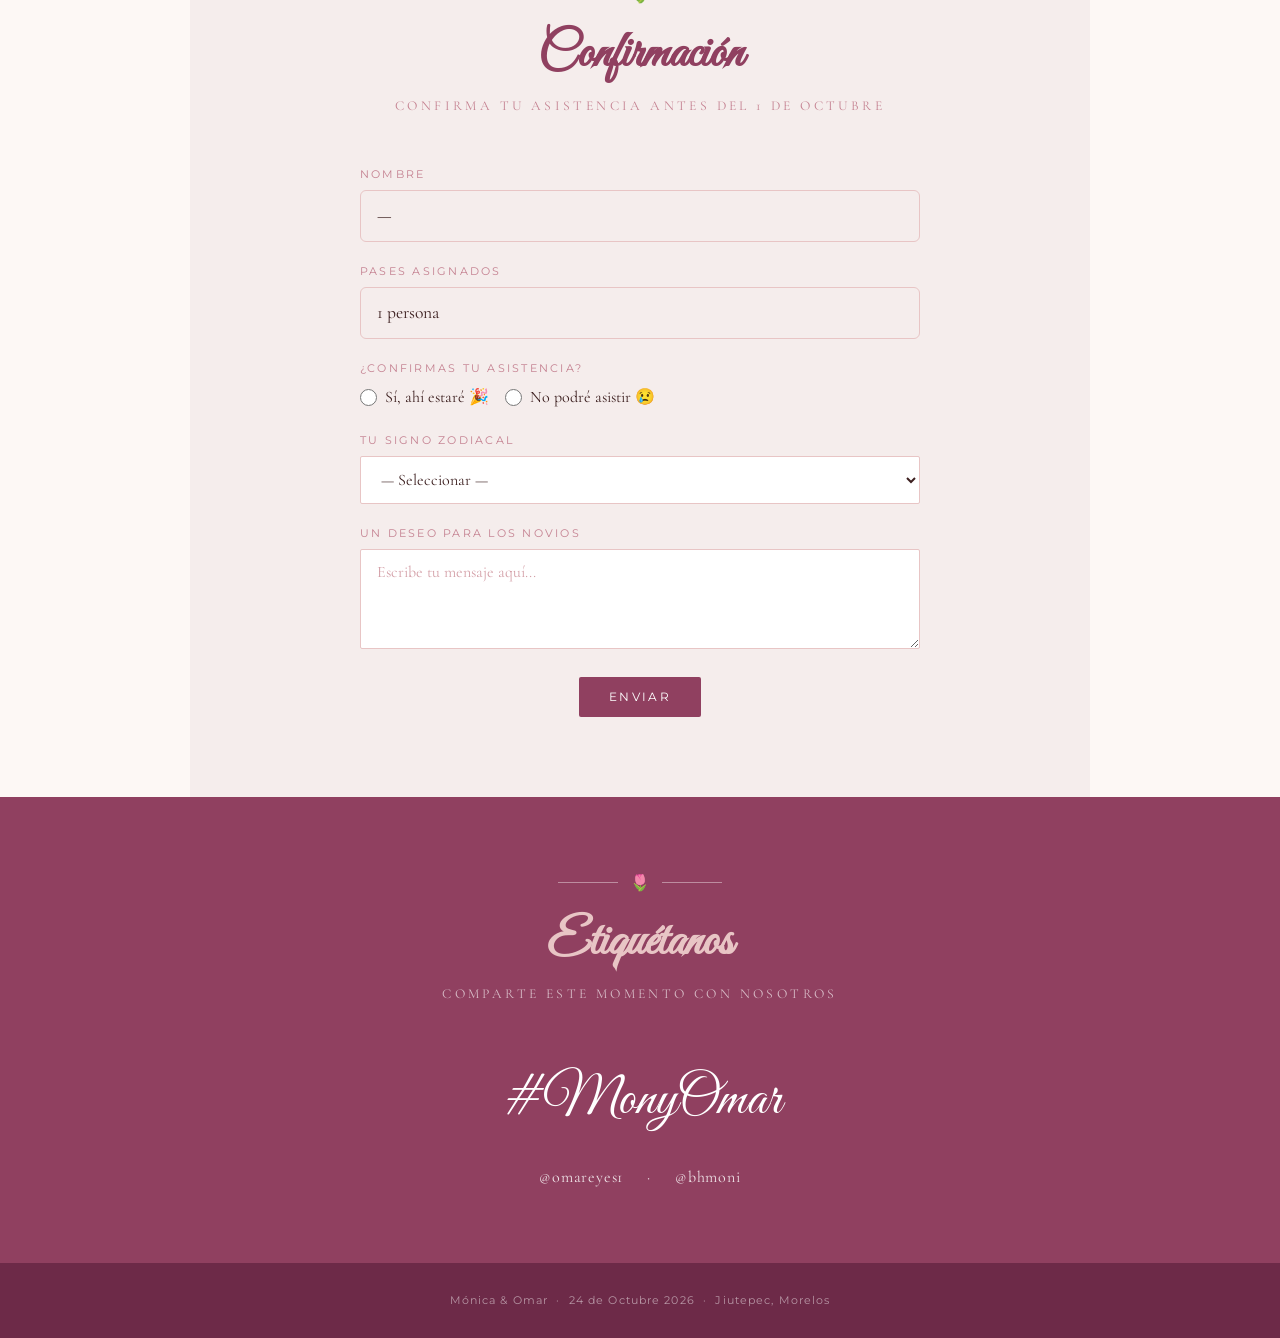
==== commit 09cf9e79: "Redistribuir cortejo en 3 filas para eliminar espacio vacío Padres/Padrinos en filas superiores, Dam" ====
--- a/vip.html
+++ b/vip.html
@@ -104,6 +104,10 @@
           Noel Cruz Sánchez
         </p>
       </div>
+
+    </div>
+
+    <div class="cortejo__grid cortejo__grid--duo">
 
       <div class="cortejo__group fade-in">
         <p class="cortejo__group-title">Damas de Honor</p>
--- a/assets/css/style.css
+++ b/assets/css/style.css
@@ -259,13 +259,25 @@
    CORTEJO
    ============================================================ */
 .cortejo__grid {
-  display: grid;
-  grid-template-columns: repeat(auto-fit, minmax(240px, 1fr));
+  display: flex;
+  flex-wrap: wrap;
+  justify-content: center;
   gap: 32px;
   margin-top: 8px;
 }
 
+.cortejo__grid--duo {
+  margin-top: 32px;
+}
+
+.cortejo__grid--duo .cortejo__group {
+  flex: 1 1 320px;
+  max-width: 420px;
+}
+
 .cortejo__group {
+  flex: 1 1 240px;
+  max-width: 280px;
   text-align: center;
   padding: 28px 20px;
   background: var(--blanco);
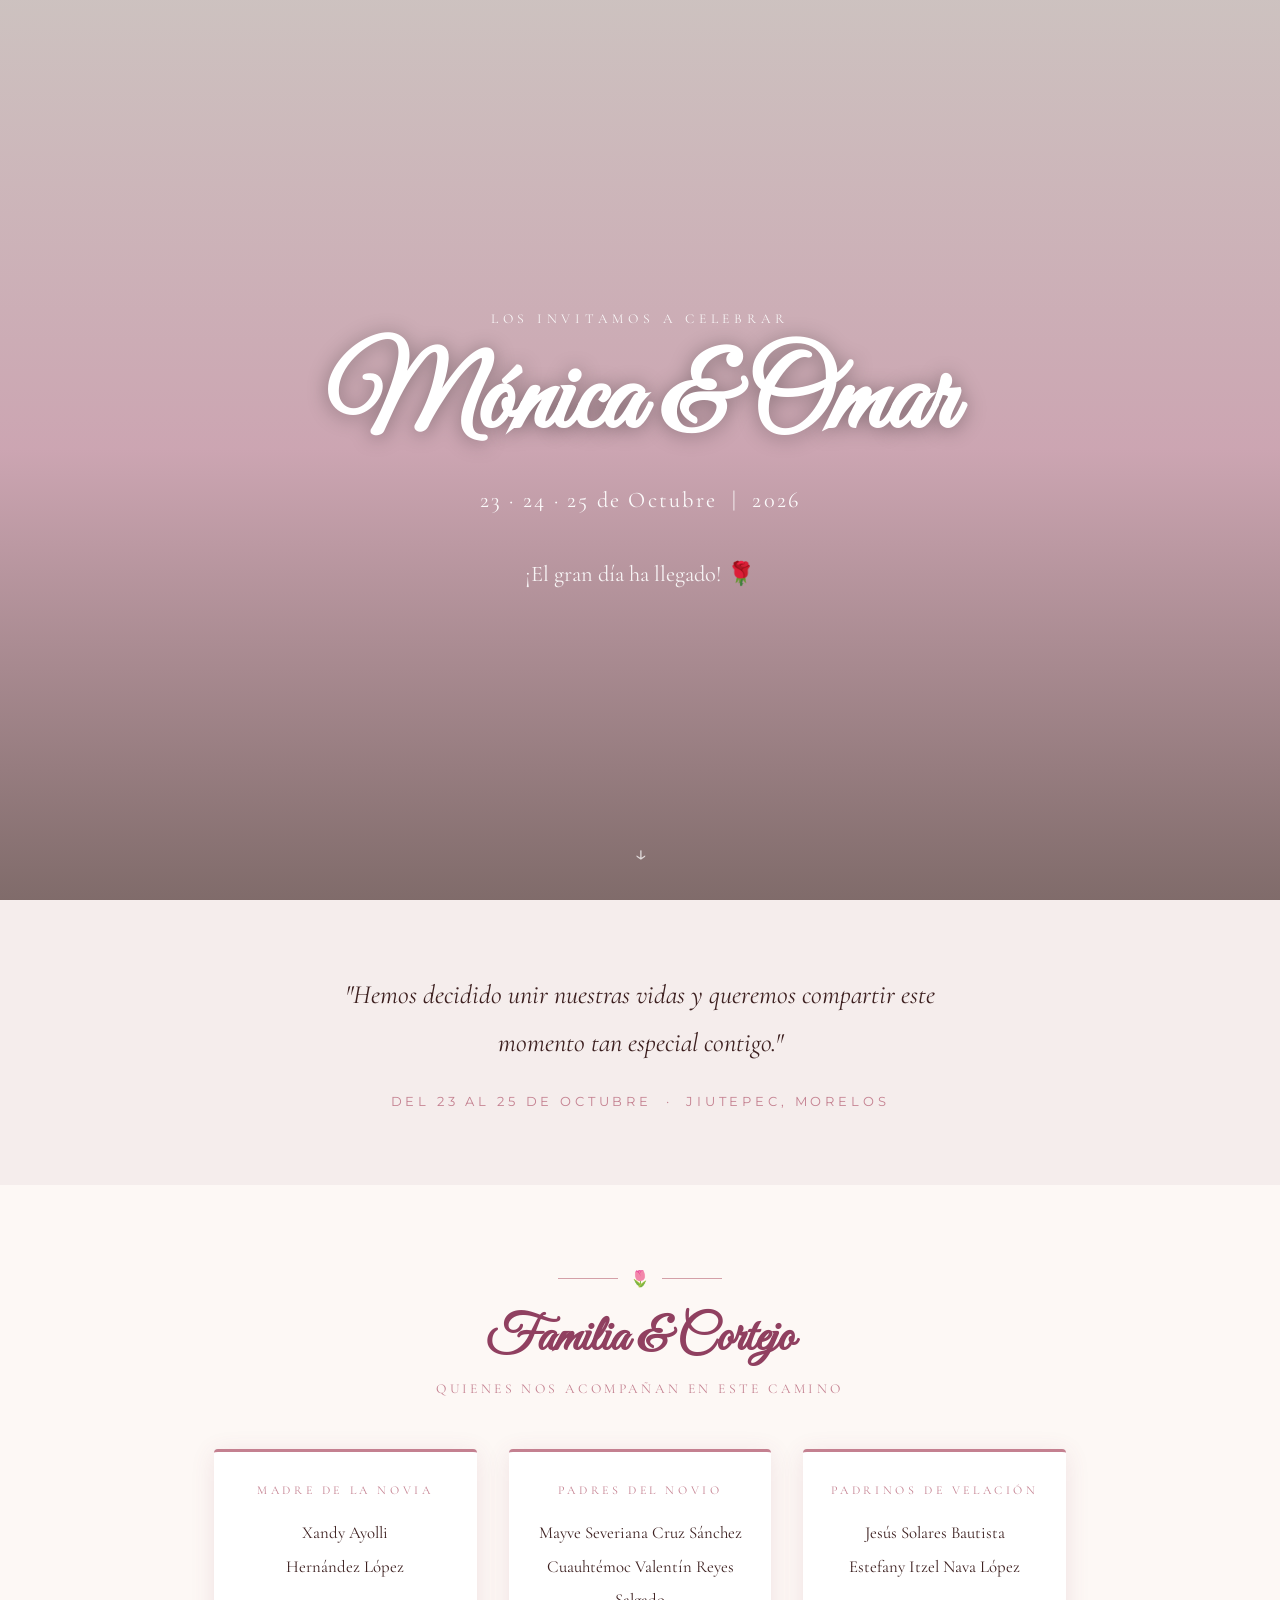
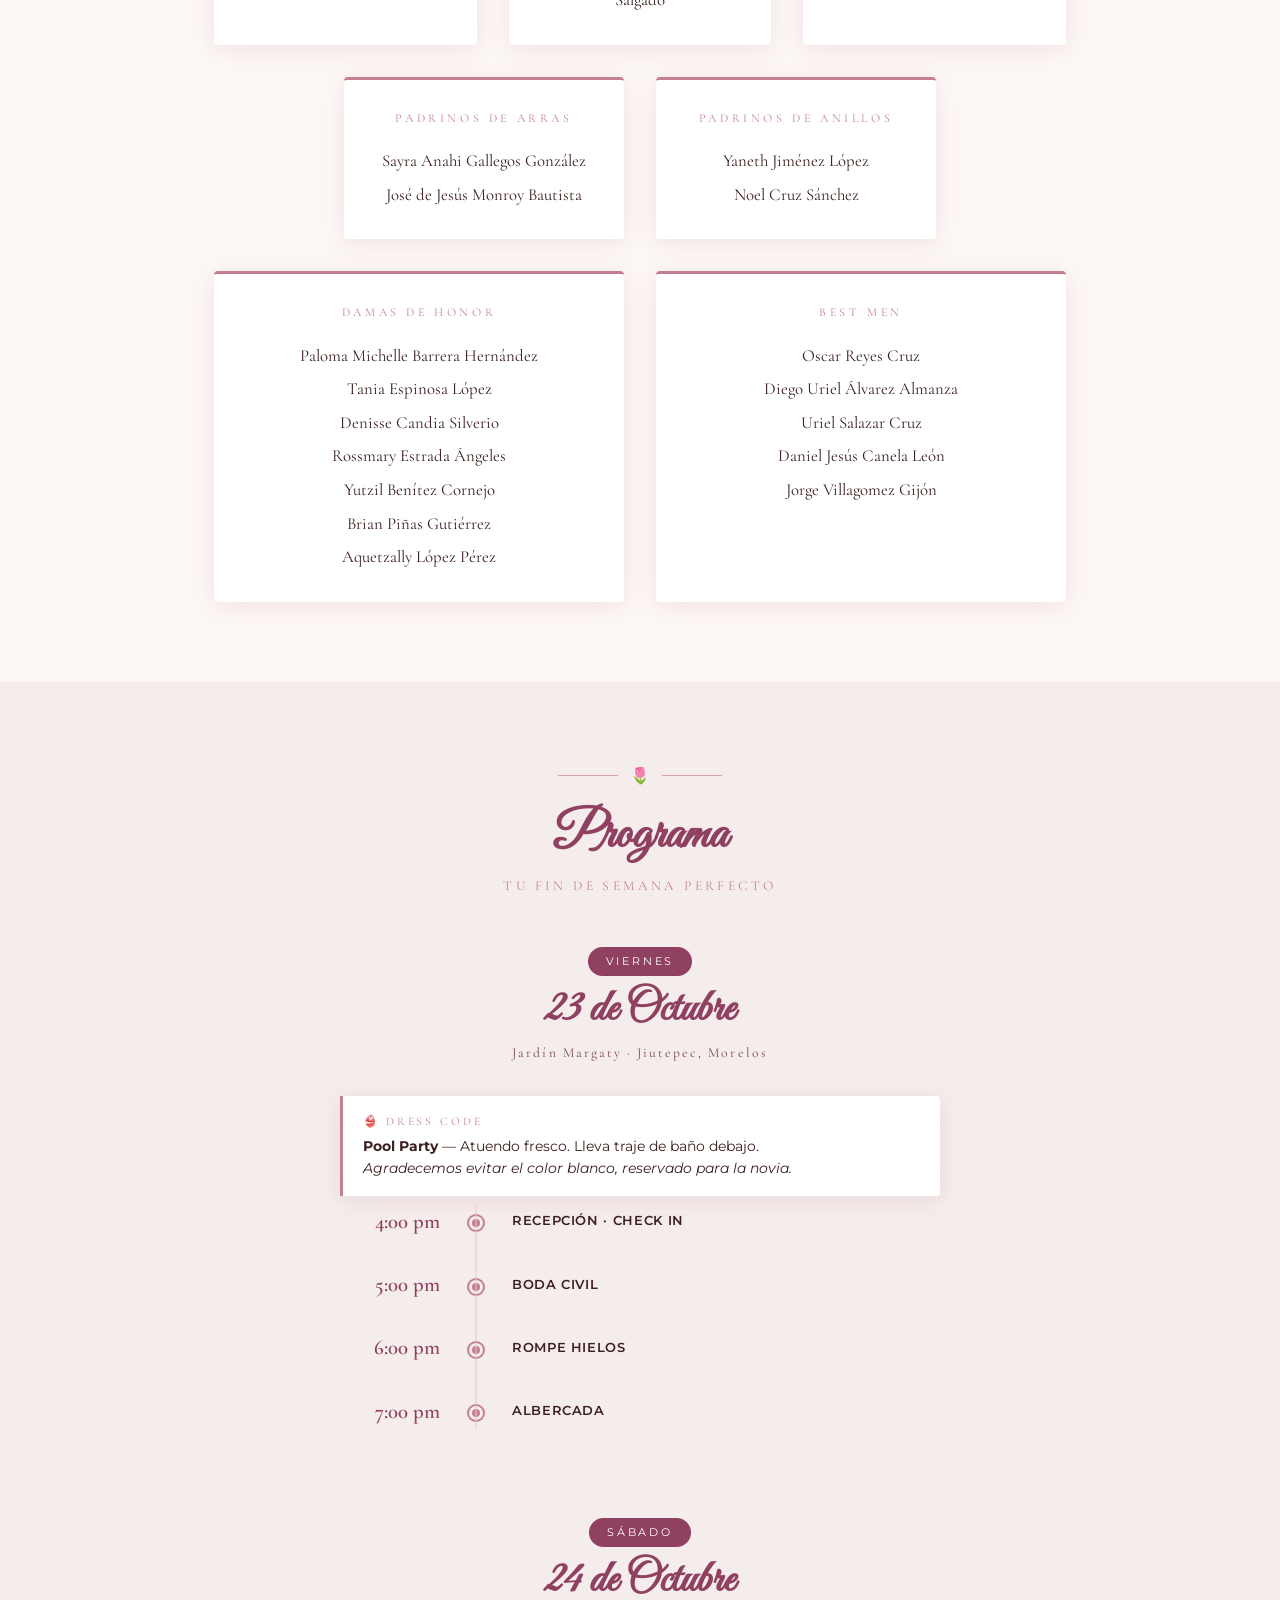
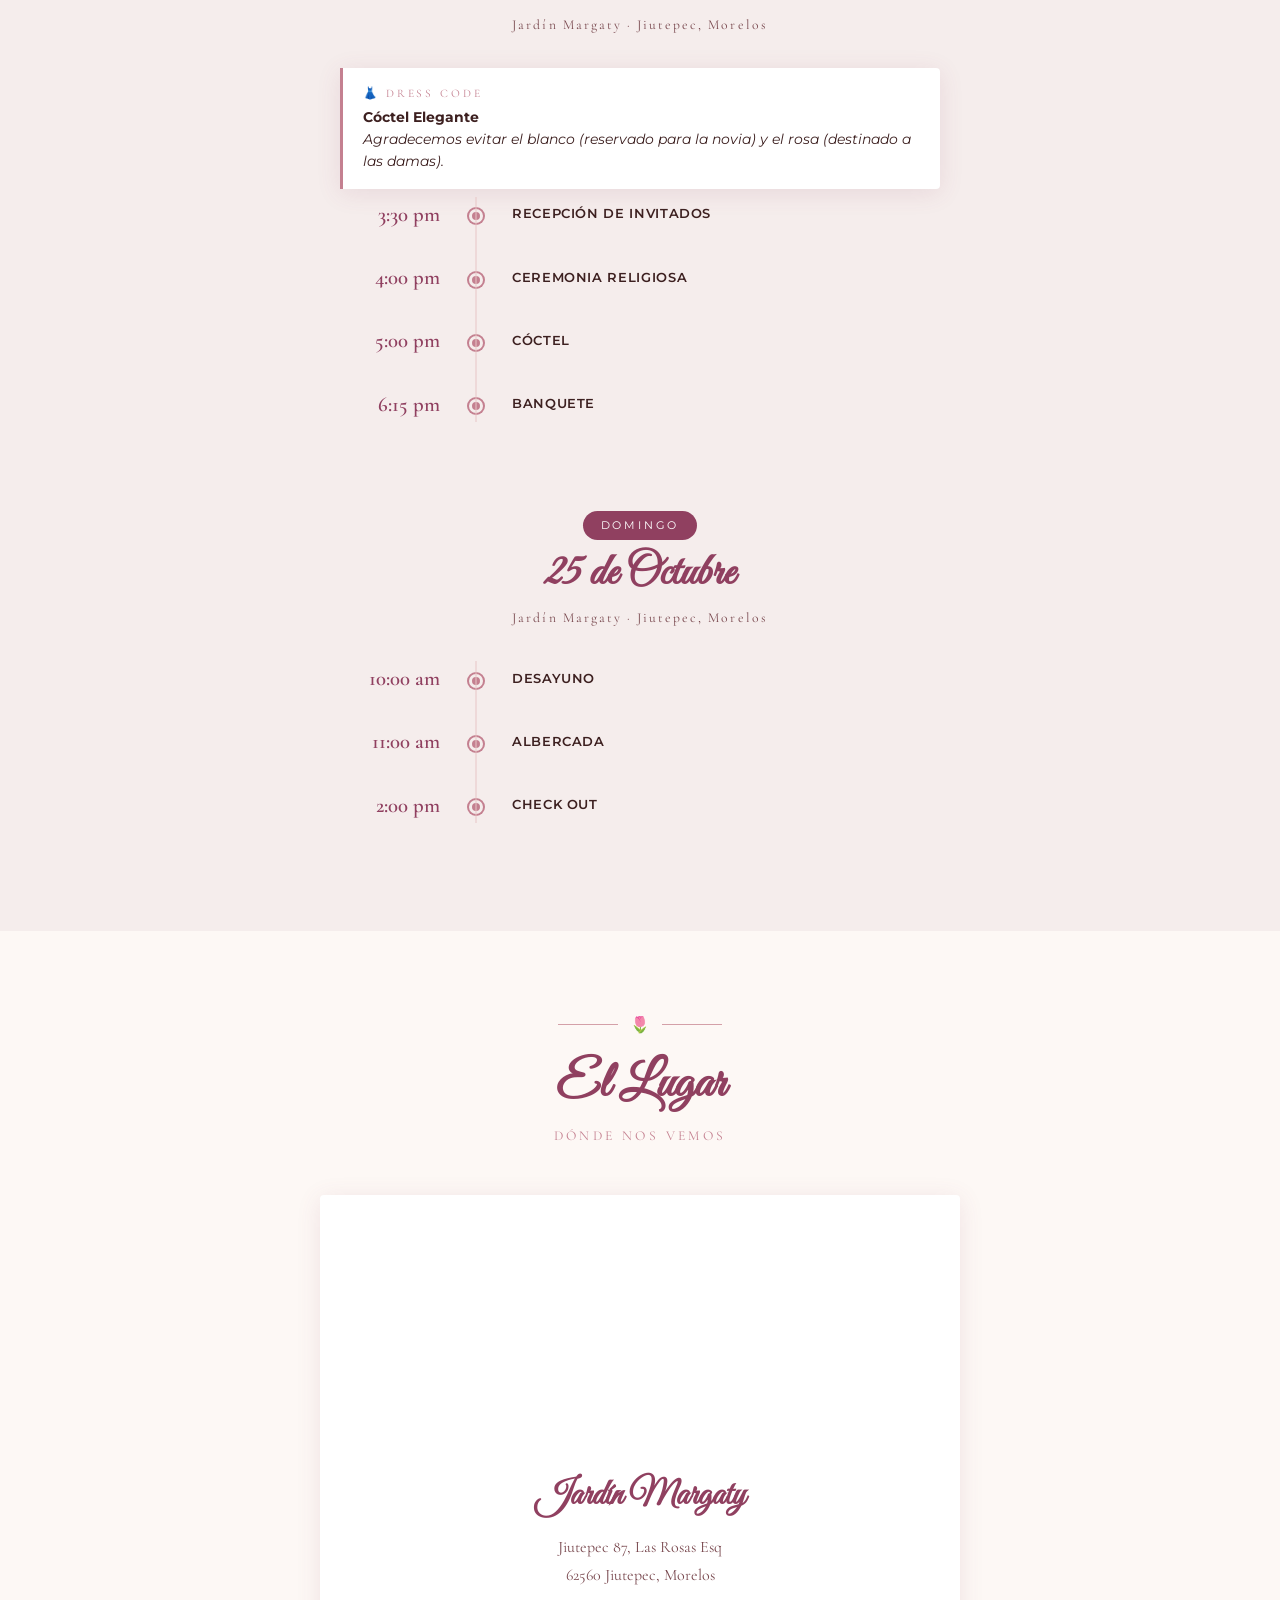
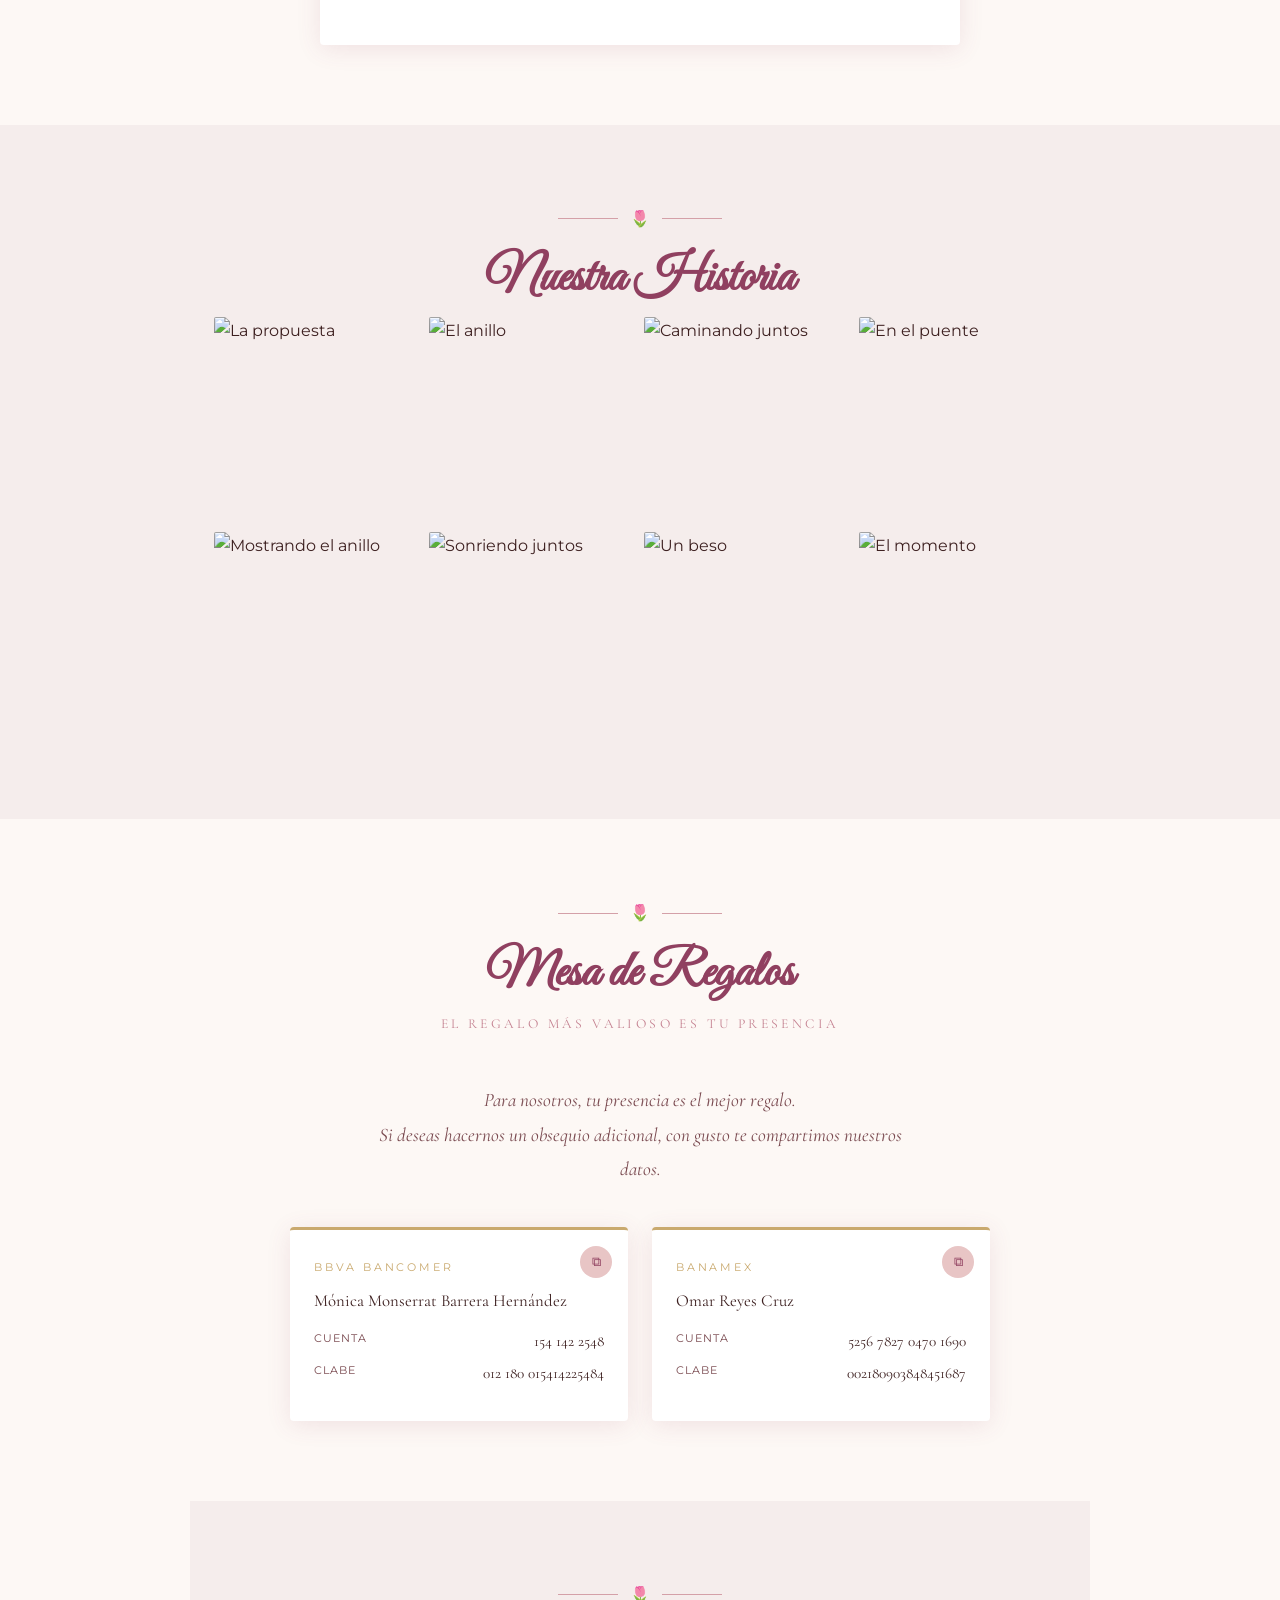
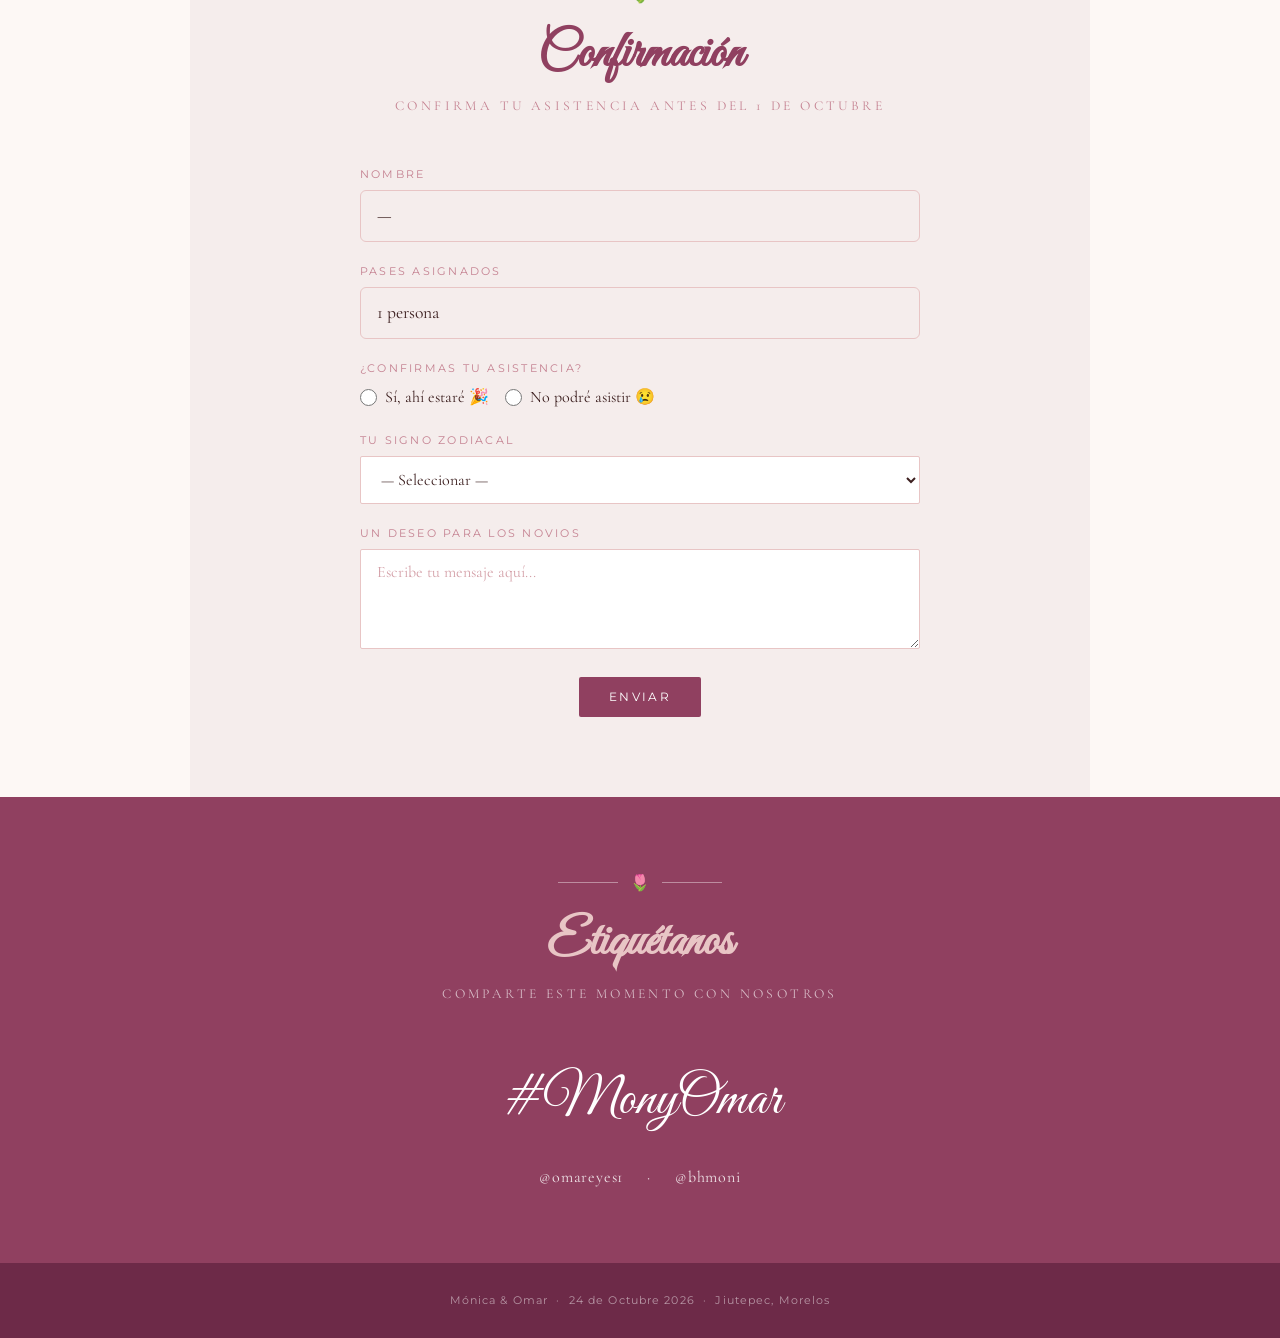
==== commit 205a551d: "Corregir nombre Denisse Candia Silverio en vip.html Co-Authored-By: Claude Sonnet 4.6 <noreply@anthr" ====
--- a/vip.html
+++ b/vip.html
@@ -114,7 +114,7 @@
         <p class="cortejo__name">
           Paloma Michelle Barrera Hernández<br>
           Tania Espinosa López<br>
-          Densse Candia Silverio<br>
+          Denisse Candia Silverio<br>
           Rossmary Estrada Ángeles<br>
           Yutzil Benítez Cornejo<br>
           Brian Piñas Gutiérrez<br>
